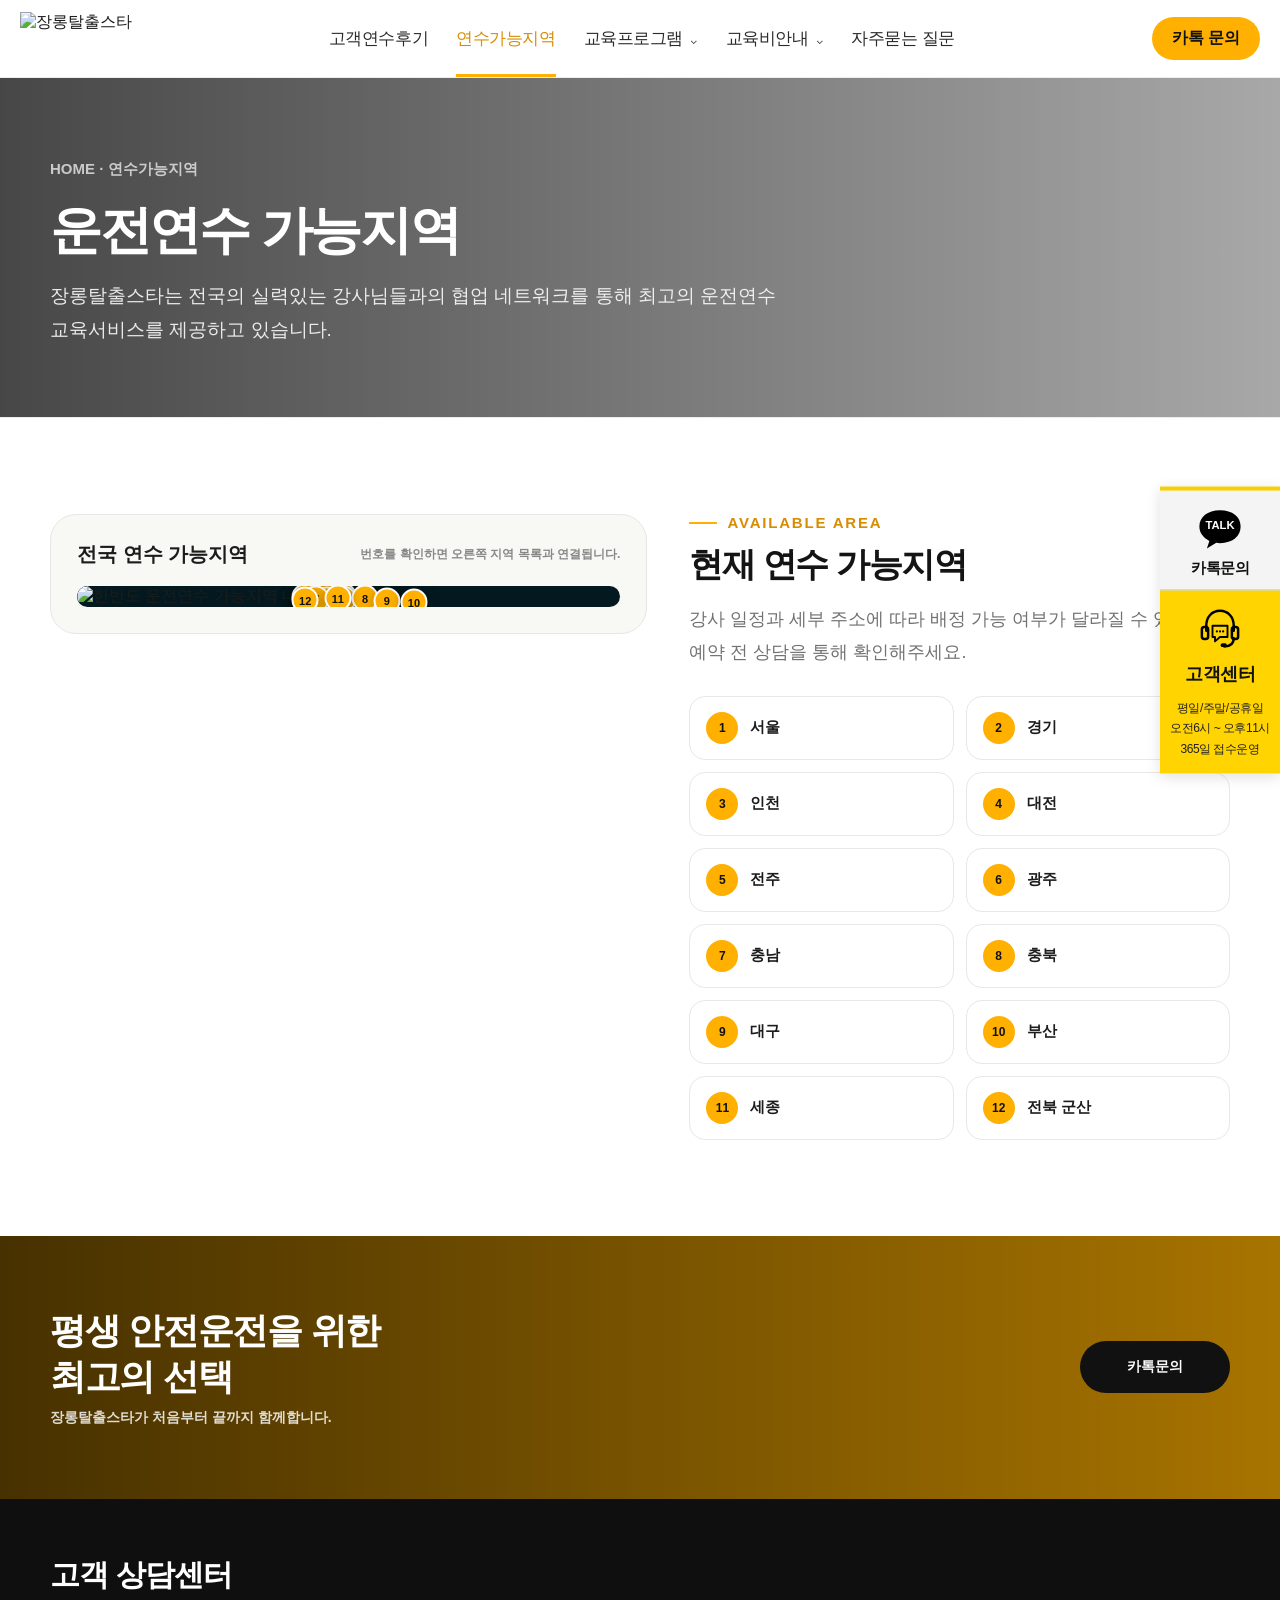
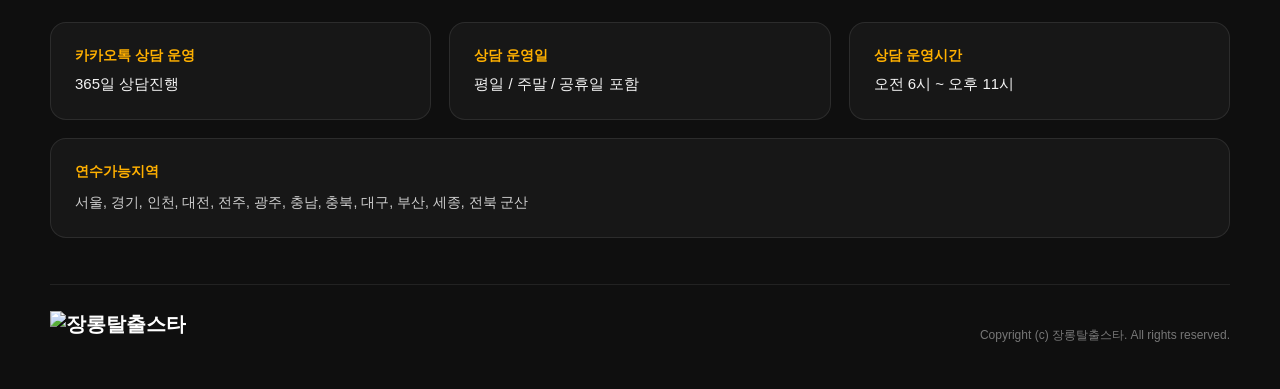
==== areas.html @ 0f7f9a26 "Apply Star Driving requested updates" ====
<!DOCTYPE html>

<html lang="ko"><head><meta charset="utf-8"/><meta content="width=device-width,initial-scale=1.0" name="viewport"/><meta content="방문운전연수, 도로주행, 운전연수, 초보운전, 도로운전" name="description"/><title>운전연수 가능지역 | 장롱탈출스타</title><link href="style.css" rel="stylesheet"/></head><body><header id="gd-header"><div class="gd-header-inner"><a class="gd-logo" href="index.html"><img alt="장롱탈출스타" class="gd-logo-img" src="images/logo.png"/></a><nav class="gd-nav"><div class="gd-nav-item"><a class="gd-nav-link" href="reviews.html">고객연수후기</a></div><div class="gd-nav-item"><a class="gd-nav-link active" href="areas.html">연수가능지역</a></div><div class="gd-nav-item"><a class="gd-nav-link" href="program.html">교육프로그램 <span>⌄</span></a><div class="gd-dropdown"><a href="program-3day.html">3일반</a><a href="program-4day.html">4일반</a><a href="program-weekend.html">주말반</a><a href="program-supplement.html">보완반</a></div></div><div class="gd-nav-item"><a class="gd-nav-link" href="price.html">교육비안내 <span>⌄</span></a><div class="gd-dropdown"><a href="price-own.html">자차</a><a href="price-school.html">학원차</a><a href="price-mix.html">자차 + 학원차</a></div></div><div class="gd-nav-item"><a class="gd-nav-link" href="faq.html">자주묻는 질문</a></div></nav><a class="gd-header-cta" href="https://open.kakao.com/o/sKCo1fQi" rel="noopener noreferrer" target="_blank">카톡 문의</a><button class="gd-mobile-btn" type="button"><span></span><span></span><span></span></button></div></header><div class="gd-mobile-panel"><a href="reviews.html">고객연수후기</a><a href="areas.html">연수가능지역</a><div class="gd-mobile-label">교육프로그램</div><div class="gd-mobile-sub"><a href="program.html">전체보기</a><a href="program-3day.html">3일반</a><a href="program-4day.html">4일반</a><a href="program-weekend.html">주말반</a><a href="program-supplement.html">보완반</a></div><div class="gd-mobile-label">교육비안내</div><div class="gd-mobile-sub"><a href="price.html">전체보기</a><a href="price-own.html">자차</a><a href="price-school.html">학원차</a><a href="price-mix.html">자차 + 학원차</a></div><a href="faq.html">자주묻는 질문</a></div><section class="gd-page-hero gd-page-hero-image gd-page-hero-area"><div class="gd-inner"><div class="gd-breadcrumb">HOME · 연수가능지역</div><h1>운전연수 가능지역</h1><p>장롱탈출스타는 전국의 실력있는 강사님들과의 협업 네트워크를 통해 최고의 운전연수 교육서비스를 제공하고 있습니다.</p></div></section><main><section class="gd-section"><div class="gd-inner"><div class="gd-area-layout"><div class="gd-map-card"><div class="gd-map-title"><strong>전국 연수 가능지역</strong><span>번호를 확인하면 오른쪽 지역 목록과 연결됩니다.</span></div><div class="gd-map-visual"><img alt="한반도 운전연수 가능지역 네트워크 지도" class="gd-korea-map-image" src="images/area-network.jpg"/><span class="gd-map-pin" data-label="서울" style="left:46%;top:49%!important;" title="서울">1</span><span class="gd-map-pin" data-label="경기" style="left:49%;top:46%!important;" title="경기">2</span><span class="gd-map-pin" data-label="인천" style="left:42%;top:50%!important;" title="인천">3</span><span class="gd-map-pin" data-label="대전" style="left:49%;top:60%!important;" title="대전">4</span><span class="gd-map-pin" data-label="전주" style="left:46%;top:66%!important;" title="전주">5</span><span class="gd-map-pin" data-label="광주" style="left:43%;top:76%!important;" title="광주">6</span><span class="gd-map-pin" data-label="충남" style="left:44%;top:60%!important;" title="충남">7</span><span class="gd-map-pin" data-label="충북" style="left:53%;top:57%!important;" title="충북">8</span><span class="gd-map-pin" data-label="대구" style="left:57%;top:69%!important;" title="대구">9</span><span class="gd-map-pin" data-label="부산" style="left:62%;top:77%!important;" title="부산">10</span><span class="gd-map-pin" data-label="세종" style="left:48%;top:57%!important;" title="세종">11</span><span class="gd-map-pin" data-label="군산" style="left:42%;top:66%!important;" title="군산">12</span></div></div><div><div class="gd-kicker">AVAILABLE AREA</div><h2 class="gd-title" style="font-size:34px!important">현재 연수 가능지역</h2><p class="gd-desc">강사 일정과 세부 주소에 따라 배정 가능 여부가 달라질 수 있으므로 예약 전 상담을 통해 확인해주세요.</p><div style="height:26px"></div><div class="gd-area-list"><div class="gd-area-item"><span class="gd-area-num">1</span><strong>서울</strong></div><div class="gd-area-item"><span class="gd-area-num">2</span><strong>경기</strong></div><div class="gd-area-item"><span class="gd-area-num">3</span><strong>인천</strong></div><div class="gd-area-item"><span class="gd-area-num">4</span><strong>대전</strong></div><div class="gd-area-item"><span class="gd-area-num">5</span><strong>전주</strong></div><div class="gd-area-item"><span class="gd-area-num">6</span><strong>광주</strong></div><div class="gd-area-item"><span class="gd-area-num">7</span><strong>충남</strong></div><div class="gd-area-item"><span class="gd-area-num">8</span><strong>충북</strong></div><div class="gd-area-item"><span class="gd-area-num">9</span><strong>대구</strong></div><div class="gd-area-item"><span class="gd-area-num">10</span><strong>부산</strong></div><div class="gd-area-item"><span class="gd-area-num">11</span><strong>세종</strong></div><div class="gd-area-item"><span class="gd-area-num">12</span><strong>전북 군산</strong></div></div></div></div></div></section></main><section id="gd-cta"><div class="gd-inner gd-cta-layout"><div><h2>평생 안전운전을 위한<br>최고의 선택</h2><p>장롱탈출스타가 처음부터 끝까지 함께합니다.</p></div><div class="gd-cta-buttons"><a class="gd-btn gd-btn-dark" href="https://open.kakao.com/o/sKCo1fQi" rel="noopener noreferrer" target="_blank">카톡문의</a></div></div></section><footer id="gd-footer"><div class="gd-inner"><div class="gd-footer-contact"><div class="gd-footer-contact-title">고객 상담센터</div><div class="gd-footer-contact-grid"><div class="gd-footer-contact-item"><strong>카카오톡 상담 운영</strong><span>365일 상담진행</span></div><div class="gd-footer-contact-item"><strong>상담 운영일</strong><span>평일 / 주말 / 공휴일 포함</span></div><div class="gd-footer-contact-item"><strong>상담 운영시간</strong><span>오전 6시 ~ 오후 11시</span></div><div class="gd-footer-contact-item gd-footer-contact-area"><strong>연수가능지역</strong><span>서울, 경기, 인천, 대전, 전주, 광주, 충남, 충북, 대구, 부산, 세종, 전북 군산</span></div></div></div><div class="gd-footer-bottom"><div class="gd-footer-brand"><img alt="장롱탈출스타" class="gd-footer-logo-img" src="images/logo2.png"/></div><div class="gd-footer-copy">Copyright (c) 장롱탈출스타. All rights reserved.</div></div></div></footer><div id="muv-side-floating">
<a class="muv-side-item muv-side-kakao" href="https://open.kakao.com/o/sKCo1fQi" rel="noopener noreferrer" target="_blank">
<div class="muv-side-icon">
<svg aria-hidden="true" viewbox="0 0 80 65">
<path d="M40 5C20 5 7 16 7 31c0 10 6 18 16 23l-4 12 15-9c2 .3 4 .5 6 .5 20 0 33-11 33-26.5S60 5 40 5z" fill="#000"></path>
<text fill="#fff" font-size="18" font-weight="800" text-anchor="middle" x="40" y="35">TALK</text>
</svg>
</div>
<div class="muv-side-title">카톡문의</div>
</a>
<div class="muv-side-item muv-side-cs">
<div class="muv-side-icon">
<svg aria-hidden="true" viewbox="0 0 80 80">
<path d="M18 42V34c0-14 9-24 22-24s22 10 22 24v8" fill="none" stroke="#000" stroke-linecap="round" stroke-width="4"></path>
<rect fill="none" height="19" rx="4" stroke="#000" stroke-width="4" width="10" x="11" y="36"></rect>
<rect fill="none" height="19" rx="4" stroke="#000" stroke-width="4" width="10" x="59" y="36"></rect>
<path d="M62 54c0 9-6 13-15 13" fill="none" stroke="#000" stroke-linecap="round" stroke-width="4"></path>
<rect fill="#000" height="6" rx="3" width="10" x="41" y="62"></rect>
<path d="M28 34h24v18H40l-8 7v-7h-4z" fill="none" stroke="#000" stroke-linejoin="round" stroke-width="3"></path>
<circle cx="35" cy="43" r="1.8"></circle>
<circle cx="40" cy="43" r="1.8"></circle>
<circle cx="45" cy="43" r="1.8"></circle>
</svg>
</div>
<div class="muv-side-title muv-side-cs-title">고객센터</div>
<div class="muv-side-hours">
      평일/주말/공휴일<br/>
      오전6시 ~ 오후11시<br/>
      365일 접수운영
    </div>
</div>
</div><script src="script.js"></script></body></html>
---- style.css ----
*{box-sizing:border-box!important}html{scroll-behavior:smooth!important}body{margin:0!important;color:#1c1c1c!important;background:#fff!important;font-family:"Pretendard","Noto Sans KR",Arial,sans-serif!important;font-weight:400!important;word-break:keep-all!important}body.menu-open{overflow:hidden!important}a{color:inherit!important;text-decoration:none!important;font-family:inherit!important;font-weight:inherit!important}button{font-family:inherit!important;font-weight:inherit!important}img{display:block!important;max-width:100%!important}.gd-inner{width:min(1180px,calc(100% - 40px))!important;margin:0 auto!important}.gd-section{padding:96px 0!important}.gd-soft{background:#f7f7f4!important}.gd-kicker{display:flex!important;align-items:center!important;gap:10px!important;color:#d98c00!important;font-size:13px!important;letter-spacing:.12em!important;font-weight:900!important}.gd-kicker:before{content:""!important;width:28px!important;height:2px!important;background:#ffb000!important}.gd-title{margin:13px 0 0!important;color:#141414!important;font-size:44px!important;line-height:1.2!important;letter-spacing:-.04em!important;font-weight:900!important}.gd-desc{max-width:760px!important;margin:18px 0 0!important;color:#727272!important;font-size:16px!important;line-height:1.85!important;font-weight:400!important}.gd-center{text-align:center!important}.gd-center .gd-kicker{justify-content:center!important}.gd-center .gd-desc{margin-left:auto!important;margin-right:auto!important}.gd-btn{display:inline-flex!important;align-items:center!important;justify-content:center!important;min-width:150px!important;height:52px!important;padding:0 24px!important;border-radius:999px!important;font-size:14px!important;font-weight:900!important}.gd-btn-yellow{background:#ffb000!important;color:#111!important}.gd-btn-dark{background:#111!important;color:#fff!important}.gd-btn-outline{border:1px solid #dedede!important;background:#fff!important;color:#222!important}
#gd-header{position:sticky!important;top:0!important;z-index:1000!important;height:78px!important;background:rgba(255,255,255,.96)!important;border-bottom:1px solid #ededed!important;backdrop-filter:blur(12px)!important}.gd-header-inner{display:flex!important;align-items:center!important;justify-content:space-between!important;width:min(1320px,calc(100% - 40px))!important;height:100%!important;margin:0 auto!important}.gd-logo{display:flex!important;align-items:center!important;gap:10px!important;flex:0 0 auto!important}.gd-logo-mark{display:flex!important;align-items:center!important;justify-content:center!important;width:42px!important;height:42px!important;border-radius:14px!important;background:#ffb000!important;color:#111!important;font-size:19px!important;font-weight:900!important}.gd-logo-text{font-size:23px!important;letter-spacing:-.04em!important;font-weight:900!important}.gd-nav{display:flex!important;align-items:center!important;gap:28px!important;height:100%!important}.gd-nav-item{position:relative!important;display:flex!important;align-items:center!important;height:100%!important}.gd-nav-link{display:flex!important;align-items:center!important;gap:6px!important;height:100%!important;color:#2b2b2b!important;font-size:15px!important;font-weight:800!important;white-space:nowrap!important}.gd-nav-link:hover,.gd-nav-link.active{color:#d98c00!important}.gd-nav-link.active:after{content:""!important;position:absolute!important;left:0!important;right:0!important;bottom:0!important;height:3px!important;background:#ffb000!important}.gd-dropdown{position:absolute!important;top:65px!important;left:50%!important;min-width:190px!important;padding:10px!important;background:#fff!important;border:1px solid #ececec!important;border-radius:16px!important;box-shadow:0 18px 45px rgba(0,0,0,.12)!important;opacity:0!important;visibility:hidden!important;transform:translate(-50%,10px)!important;transition:.2s ease!important}.gd-nav-item:hover .gd-dropdown{opacity:1!important;visibility:visible!important;transform:translate(-50%,0)!important}.gd-dropdown a{display:block!important;padding:12px 14px!important;border-radius:10px!important;color:#3a3a3a!important;font-size:14px!important;font-weight:800!important}.gd-dropdown a:hover{background:#fff4d7!important;color:#a86d00!important}.gd-header-cta{display:inline-flex!important;align-items:center!important;justify-content:center!important;height:43px!important;padding:0 20px!important;border-radius:999px!important;background:#ffb000!important;color:#111!important;font-size:14px!important;font-weight:900!important}.gd-mobile-btn{display:none!important;width:42px!important;height:42px!important;border:0!important;border-radius:12px!important;background:#f4f4f4!important;align-items:center!important;justify-content:center!important;flex-direction:column!important;gap:5px!important}.gd-mobile-btn span{width:20px!important;height:2px!important;background:#111!important}.gd-mobile-panel{display:none!important;position:fixed!important;top:66px!important;left:0!important;right:0!important;z-index:999!important;max-height:calc(100vh - 66px)!important;overflow:auto!important;padding:14px 18px 24px!important;background:#fff!important;border-top:1px solid #eee!important;box-shadow:0 18px 40px rgba(0,0,0,.12)!important}.gd-mobile-panel.open{display:block!important}.gd-mobile-panel>a{display:block!important;padding:14px 10px!important;border-bottom:1px solid #eee!important;font-size:16px!important;font-weight:900!important}.gd-mobile-label{padding:16px 10px 6px!important;color:#a76d00!important;font-size:12px!important;letter-spacing:.08em!important;font-weight:900!important}.gd-mobile-sub a{display:block!important;padding:11px 22px!important;color:#666!important;font-size:14px!important;font-weight:700!important}
#gd-home-hero{position:relative!important;overflow:hidden!important;width:100%!important;aspect-ratio:16/9!important;background:#111!important}.gd-home-slide{position:absolute!important;inset:0!important;opacity:0!important;visibility:hidden!important;transition:opacity .7s ease!important}.gd-home-slide.active{opacity:1!important;visibility:visible!important}.gd-home-slide img{width:100%!important;height:100%!important;object-fit:cover!important}.gd-hero-arrow{position:absolute!important;top:50%!important;z-index:20!important;width:54px!important;height:54px!important;border:1px solid rgba(255,255,255,.4)!important;border-radius:50%!important;background:rgba(0,0,0,.22)!important;color:#fff!important;font-size:32px!important;font-weight:300!important;transform:translateY(-50%)!important}.gd-hero-prev{left:24px!important}.gd-hero-next{right:24px!important}.gd-hero-dots{position:absolute!important;left:50%!important;bottom:24px!important;z-index:20!important;display:flex!important;gap:8px!important;transform:translateX(-50%)!important}.gd-hero-dot{width:9px!important;height:9px!important;padding:0!important;border:0!important;border-radius:50%!important;background:rgba(255,255,255,.55)!important}.gd-hero-dot.active{width:30px!important;border-radius:20px!important;background:#fff!important}.gd-home-stats{position:relative!important;z-index:10!important;margin-top:-38px!important}.gd-stats-box{display:grid!important;grid-template-columns:repeat(4,1fr)!important;padding:38px 22px!important;border-radius:24px!important;background:#fff!important;box-shadow:0 16px 50px rgba(0,0,0,.1)!important}.gd-stat{text-align:center!important}.gd-stat+.gd-stat{border-left:1px solid #ececec!important}.gd-stat strong{display:block!important;font-size:30px!important;letter-spacing:-.04em!important;font-weight:900!important}.gd-stat span{display:block!important;margin-top:7px!important;color:#777!important;font-size:14px!important;font-weight:700!important}.gd-link-grid{display:grid!important;grid-template-columns:repeat(3,1fr)!important;gap:22px!important}.gd-link-card{position:relative!important;overflow:hidden!important;min-height:300px!important;padding:32px!important;border-radius:26px!important;background:#f3f3ef!important;transition:.25s ease!important}.gd-link-card:nth-child(2){background:#171717!important;color:#fff!important}.gd-link-card:nth-child(3){background:#ffb000!important}.gd-link-card:hover{transform:translateY(-6px)!important;box-shadow:0 18px 44px rgba(0,0,0,.09)!important}.gd-link-card .num{color:#b1b1b1!important;font-size:12px!important;font-weight:900!important}.gd-link-card h3{margin:48px 0 10px!important;font-size:29px!important;line-height:1.25!important;font-weight:900!important}.gd-link-card p{margin:0!important;color:#777!important;font-size:14px!important;line-height:1.75!important;font-weight:500!important}.gd-link-card:nth-child(2) p{color:#bfbfbf!important}.gd-link-card:nth-child(3) p{color:#6f4b00!important}.gd-link-card .arr{position:absolute!important;right:28px!important;bottom:26px!important;font-size:26px!important;font-weight:900!important}
.gd-page-hero{padding:82px 0 70px!important;background:linear-gradient(135deg,#fff8e5,#f5f5ef)!important;border-bottom:1px solid #ececec!important}.gd-breadcrumb{margin-bottom:22px!important;color:#969696!important;font-size:13px!important;font-weight:700!important}.gd-page-hero h1{margin:0!important;font-size:52px!important;line-height:1.15!important;letter-spacing:-.045em!important;font-weight:900!important}.gd-page-hero p{max-width:760px!important;margin:18px 0 0!important;color:#666!important;font-size:17px!important;line-height:1.8!important;font-weight:400!important}.gd-subnav{display:flex!important;flex-wrap:wrap!important;gap:10px!important;margin-top:28px!important}.gd-subnav a{display:inline-flex!important;align-items:center!important;justify-content:center!important;height:42px!important;padding:0 18px!important;border:1px solid #dedede!important;border-radius:999px!important;background:#fff!important;color:#444!important;font-size:14px!important;font-weight:800!important}.gd-subnav a.active{border-color:#ffb000!important;background:#ffb000!important;color:#111!important}
.gd-review-grid{display:grid!important;grid-template-columns:repeat(3,1fr)!important;gap:20px!important}.gd-review-card{padding:28px!important;border:1px solid #e8e8e8!important;border-radius:22px!important;background:#fff!important}.gd-review-top{display:flex!important;align-items:center!important;justify-content:space-between!important;gap:12px!important}.gd-review-name{font-size:17px!important;font-weight:900!important}.gd-review-area{padding:6px 10px!important;border-radius:999px!important;background:#fff4d8!important;color:#a36a00!important;font-size:11px!important;font-weight:900!important}.gd-stars{margin-top:18px!important;color:#ffb000!important;letter-spacing:.08em!important;font-size:17px!important;font-weight:900!important}.gd-review-card h3{margin:16px 0 10px!important;font-size:20px!important;line-height:1.4!important;font-weight:900!important}.gd-review-card p{margin:0!important;color:#666!important;font-size:14px!important;line-height:1.85!important;font-weight:400!important}.gd-sample-note{margin-top:22px!important;padding:18px 20px!important;border-radius:14px!important;background:#fff8e6!important;color:#846000!important;font-size:13px!important;line-height:1.7!important;font-weight:700!important}
.gd-area-layout{display:grid!important;grid-template-columns:1.05fr .95fr!important;gap:42px!important;align-items:start!important}.gd-map-card{padding:26px!important;border:1px solid #e7e7e7!important;border-radius:26px!important;background:#f8f8f5!important}.gd-map-title{display:flex!important;align-items:center!important;justify-content:space-between!important;margin-bottom:18px!important}.gd-map-title strong{font-size:20px!important;font-weight:900!important}.gd-map-title span{color:#888!important;font-size:12px!important;font-weight:700!important}.gd-korea-map{display:block!important;width:100%!important;height:auto!important}.gd-area-list{display:grid!important;grid-template-columns:repeat(2,1fr)!important;gap:12px!important}.gd-area-item{display:flex!important;align-items:center!important;gap:12px!important;min-height:64px!important;padding:14px 16px!important;border:1px solid #e8e8e8!important;border-radius:16px!important;background:#fff!important}.gd-area-num{display:flex!important;align-items:center!important;justify-content:center!important;width:32px!important;height:32px!important;border-radius:50%!important;background:#ffb000!important;color:#111!important;font-size:12px!important;font-weight:900!important}.gd-area-item strong{font-size:15px!important;font-weight:900!important}
.gd-program-intro{display:grid!important;grid-template-columns:.85fr 1.15fr!important;gap:38px!important;align-items:start!important}.gd-program-badge{padding:30px!important;border-radius:26px!important;background:#161616!important;color:#fff!important}.gd-program-badge .label{color:#ffbd2d!important;font-size:12px!important;letter-spacing:.12em!important;font-weight:900!important}.gd-program-badge h2{margin:12px 0 8px!important;font-size:46px!important;line-height:1.15!important;font-weight:900!important}.gd-program-badge p{margin:0!important;color:#bbb!important;font-size:15px!important;line-height:1.8!important;font-weight:500!important}.gd-program-copy h3{margin:0 0 10px!important;font-size:28px!important;line-height:1.35!important;font-weight:900!important}.gd-program-copy .upgrade{margin:12px 0 22px!important;color:#d88b00!important;font-family:Georgia,serif!important;font-size:24px!important;font-style:italic!important;font-weight:700!important}.gd-program-copy p{margin:0 0 12px!important;color:#666!important;font-size:15px!important;line-height:1.9!important;font-weight:400!important}.gd-days{display:grid!important;grid-template-columns:repeat(2,1fr)!important;gap:18px!important}.gd-day-card{padding:26px!important;border:1px solid #e7e7e7!important;border-radius:22px!important;background:#fff!important}.gd-day-card .day{color:#b67500!important;font-size:12px!important;letter-spacing:.08em!important;font-weight:900!important}.gd-day-card h3{margin:8px 0 12px!important;font-size:22px!important;font-weight:900!important}.gd-day-card p{margin:0!important;color:#666!important;font-size:14px!important;line-height:1.85!important;font-weight:400!important}.gd-program-cards{display:grid!important;grid-template-columns:repeat(4,1fr)!important;gap:16px!important}.gd-program-link{padding:26px!important;border:1px solid #e7e7e7!important;border-radius:20px!important;background:#fff!important;transition:.2s ease!important}.gd-program-link:hover{border-color:#ffb000!important;transform:translateY(-4px)!important}.gd-program-link span{color:#a66b00!important;font-size:12px!important;font-weight:900!important}.gd-program-link h3{margin:12px 0 8px!important;font-size:23px!important;font-weight:900!important}.gd-program-link p{margin:0!important;color:#777!important;font-size:13px!important;line-height:1.7!important;font-weight:400!important}
.gd-price-overview{display:grid!important;grid-template-columns:repeat(3,1fr)!important;gap:18px!important}.gd-price-card{padding:30px!important;border-radius:24px!important;background:#171717!important;color:#fff!important}.gd-price-card:nth-child(2){background:#2a2a2a!important}.gd-price-card:nth-child(3){background:#ffb000!important;color:#111!important}.gd-price-card .tag{font-size:12px!important;letter-spacing:.08em!important;font-weight:900!important}.gd-price-card h2{margin:11px 0 5px!important;font-size:32px!important;font-weight:900!important}.gd-price-card p{margin:0 0 22px!important;color:#aaa!important;font-size:13px!important;line-height:1.7!important;font-weight:500!important}.gd-price-card:nth-child(3) p{color:#704b00!important}.gd-price-row{display:flex!important;align-items:center!important;justify-content:space-between!important;gap:20px!important;padding:15px 0!important;border-top:1px solid rgba(255,255,255,.16)!important}.gd-price-card:nth-child(3) .gd-price-row{border-color:rgba(0,0,0,.15)!important}.gd-price-row span{font-size:14px!important;font-weight:700!important}.gd-price-row strong{font-size:24px!important;font-weight:900!important}.gd-info-grid{display:grid!important;grid-template-columns:repeat(3,1fr)!important;gap:16px!important}.gd-info-card{padding:24px!important;border:1px solid #e8e8e8!important;border-radius:20px!important;background:#fff!important}.gd-info-card h3{margin:0 0 10px!important;font-size:19px!important;font-weight:900!important}.gd-info-card p{margin:0!important;color:#666!important;font-size:14px!important;line-height:1.8!important;font-weight:400!important}.gd-checks{display:grid!important;grid-template-columns:1fr 1fr!important;gap:12px 24px!important}.gd-check{position:relative!important;padding-left:24px!important;color:#555!important;font-size:14px!important;line-height:1.75!important;font-weight:500!important}.gd-check:before{content:"✓"!important;position:absolute!important;left:0!important;color:#b17300!important;font-weight:900!important}.gd-steps{display:grid!important;grid-template-columns:repeat(3,1fr)!important;gap:14px!important}.gd-step{padding:24px!important;border-radius:18px!important;background:#161616!important;color:#fff!important}.gd-step span{color:#ffbd2d!important;font-size:12px!important;letter-spacing:.08em!important;font-weight:900!important}.gd-step strong{display:block!important;margin-top:8px!important;font-size:19px!important;font-weight:900!important}.gd-benefits{display:grid!important;grid-template-columns:repeat(2,1fr)!important;gap:12px 24px!important}.gd-benefit{position:relative!important;padding:17px 18px 17px 42px!important;border:1px solid #e8e8e8!important;border-radius:16px!important;color:#555!important;font-size:14px!important;line-height:1.7!important;font-weight:500!important}.gd-benefit:before{content:"•"!important;position:absolute!important;left:20px!important;top:14px!important;color:#ffb000!important;font-size:24px!important;font-weight:900!important}
.gd-faq{max-width:980px!important;margin:0 auto!important;border-top:2px solid #111!important}.gd-faq-item{border-bottom:1px solid #ddd!important}.gd-faq-q{display:grid!important;grid-template-columns:54px minmax(0,1fr) 36px!important;align-items:center!important;width:100%!important;min-height:74px!important;padding:17px 8px!important;border:0!important;background:transparent!important;text-align:left!important}.gd-faq-num{color:#aaa!important;font-size:13px!important;font-weight:800!important}.gd-faq-title{font-size:16px!important;line-height:1.55!important;font-weight:800!important}.gd-faq-plus{display:flex!important;align-items:center!important;justify-content:center!important;color:#777!important;font-size:26px!important;font-weight:300!important;transition:.25s ease!important}.gd-faq-a{display:none!important;padding:0 44px 24px 62px!important}.gd-faq-a p{margin:0!important;padding:22px!important;border-radius:14px!important;background:#f7f7f4!important;color:#666!important;font-size:14px!important;line-height:1.8!important;font-weight:400!important}.gd-faq-item.active .gd-faq-a{display:block!important}.gd-faq-item.active .gd-faq-plus{transform:rotate(45deg)!important}
#gd-cta{padding:72px 0!important;background:#ffb000!important}.gd-cta-layout{display:flex!important;align-items:center!important;justify-content:space-between!important;gap:40px!important}.gd-cta-layout h2{margin:0!important;font-size:36px!important;line-height:1.3!important;letter-spacing:-.035em!important;font-weight:900!important}.gd-cta-layout p{margin:8px 0 0!important;color:#6d4b00!important;font-size:14px!important;font-weight:700!important}.gd-cta-buttons{display:flex!important;gap:10px!important}#gd-footer{padding:32px 0!important;background:#0f0f0f!important}.gd-footer-layout{display:flex!important;align-items:center!important;justify-content:space-between!important;gap:20px!important}.gd-footer-brand{color:#fff!important;font-size:20px!important;font-weight:900!important}.gd-footer-copy{color:#777!important;font-size:12px!important;font-weight:500!important}
@media(max-width:1080px){.gd-nav{gap:16px!important}.gd-nav-link{font-size:13px!important}.gd-program-cards{grid-template-columns:repeat(2,1fr)!important}.gd-review-grid{grid-template-columns:repeat(2,1fr)!important}.gd-area-layout{grid-template-columns:1fr!important}}
@media(max-width:820px){#gd-header{height:66px!important}.gd-nav,.gd-header-cta{display:none!important}.gd-mobile-btn{display:flex!important}.gd-page-hero{padding:62px 0 54px!important}.gd-page-hero h1{font-size:40px!important}.gd-home-stats{margin-top:16px!important}.gd-stats-box{grid-template-columns:repeat(2,1fr)!important;padding:12px!important}.gd-stat{padding:20px 8px!important}.gd-stat+.gd-stat{border-left:0!important}.gd-stat:nth-child(odd){border-right:1px solid #ececec!important}.gd-stat:nth-child(-n+2){border-bottom:1px solid #ececec!important}.gd-link-grid{grid-template-columns:1fr!important}.gd-link-card{min-height:240px!important}.gd-program-intro{grid-template-columns:1fr!important}.gd-price-overview{grid-template-columns:1fr!important}.gd-info-grid{grid-template-columns:1fr!important}.gd-cta-layout{align-items:flex-start!important;flex-direction:column!important}.gd-footer-layout{align-items:flex-start!important;flex-direction:column!important}}
@media(max-width:600px){.gd-inner{width:calc(100% - 30px)!important}.gd-section{padding:72px 0!important}.gd-title{font-size:34px!important}.gd-page-hero h1{font-size:34px!important}.gd-page-hero p{font-size:15px!important}.gd-home-hero{aspect-ratio:16/9!important}.gd-hero-arrow{width:38px!important;height:38px!important;font-size:23px!important}.gd-hero-prev{left:8px!important}.gd-hero-next{right:8px!important}.gd-hero-dots{bottom:10px!important}.gd-stats-box{border-radius:18px!important}.gd-stat strong{font-size:23px!important}.gd-stat span{font-size:12px!important}.gd-review-grid,.gd-days,.gd-program-cards,.gd-area-list,.gd-checks,.gd-steps,.gd-benefits{grid-template-columns:1fr!important}.gd-program-badge h2{font-size:38px!important}.gd-faq-q{grid-template-columns:38px minmax(0,1fr) 28px!important;padding:16px 0!important}.gd-faq-title{font-size:14px!important}.gd-faq-a{padding:0 0 20px 38px!important}.gd-cta-buttons{width:100%!important}.gd-cta-buttons a{flex:1!important;min-width:0!important}.gd-cta-layout h2{font-size:30px!important}}

/* === 2026-09-14 REVISION: map, program cards, price sections === */

.gd-korea-map-image{
  display:block!important;
  width:100%!important;
  height:auto!important;
  max-height:760px!important;
  object-fit:contain!important;
  margin:0 auto!important;
  border-radius:18px!important;
}

.gd-map-card{
  overflow:hidden!important;
}

.gd-days{
  display:flex!important;
  flex-direction:column!important;
  width:100%!important;
  gap:20px!important;
}

.gd-day-card{
  width:100%!important;
  padding:0!important;
  overflow:hidden!important;
  border:1px solid #e5e1d8!important;
  border-radius:22px!important;
  background:#fff!important;
  box-shadow:0 8px 28px rgba(0,0,0,.035)!important;
}

.gd-day-card .day{
  display:block!important;
  width:100%!important;
  padding:20px 24px!important;
  color:#171717!important;
  background:#fff!important;
  border-bottom:1px solid #ece8df!important;
  font-size:18px!important;
  line-height:1.45!important;
  letter-spacing:-.02em!important;
  font-weight:900!important;
}

.gd-day-card h3{
  display:block!important;
  width:calc(100% - 48px)!important;
  margin:20px 24px 0!important;
  padding:18px 20px!important;
  color:#1c1c1c!important;
  background:#fff6df!important;
  border:1px solid #f0dfb3!important;
  border-radius:15px!important;
  font-size:21px!important;
  line-height:1.5!important;
  font-weight:900!important;
}

.gd-day-card p{
  display:block!important;
  width:calc(100% - 48px)!important;
  margin:12px 24px 22px!important;
  padding:18px 20px!important;
  color:#5e5e5e!important;
  background:#fafafa!important;
  border:1px solid #ededed!important;
  border-radius:15px!important;
  font-size:15px!important;
  line-height:1.9!important;
  font-weight:400!important;
}

.gd-price-card,
.gd-price-card:nth-child(2),
.gd-price-card:nth-child(3){
  background:#fff!important;
  color:#171717!important;
  border:1px solid #e5e1d8!important;
  box-shadow:0 10px 30px rgba(0,0,0,.04)!important;
}

.gd-price-card .tag,
.gd-price-card:nth-child(2) .tag,
.gd-price-card:nth-child(3) .tag{
  color:#bd7900!important;
}

.gd-price-card p,
.gd-price-card:nth-child(2) p,
.gd-price-card:nth-child(3) p{
  color:#777!important;
}

.gd-price-row,
.gd-price-card:nth-child(2) .gd-price-row,
.gd-price-card:nth-child(3) .gd-price-row{
  border-top:1px solid #ece8df!important;
}

.gd-effect-section{
  background:#fbf5e8!important;
}

.gd-process-section{
  background:#fff!important;
}

.gd-process-section .gd-step{
  background:#fff!important;
  color:#171717!important;
  border:1px solid #e5e1d8!important;
  box-shadow:0 8px 24px rgba(0,0,0,.035)!important;
}

.gd-process-section .gd-step span{
  color:#b87500!important;
}

@media(max-width:600px){
  .gd-day-card .day{
    padding:17px 18px!important;
    font-size:16px!important;
  }
  .gd-day-card h3{
    width:calc(100% - 32px)!important;
    margin:16px 16px 0!important;
    padding:16px!important;
    font-size:18px!important;
  }
  .gd-day-card p{
    width:calc(100% - 32px)!important;
    margin:10px 16px 16px!important;
    padding:16px!important;
    font-size:14px!important;
  }
  .gd-korea-map-image{
    max-height:none!important;
  }
}

/* footer customer center */
#gd-footer{padding:0!important;background:#0f0f0f!important}
.gd-footer-contact{padding:56px 0 46px!important}
.gd-footer-contact-title{margin:0 0 28px!important;color:#fff!important;font-family:"Pretendard","Noto Sans KR",Arial,sans-serif!important;font-size:30px!important;line-height:1.3!important;font-weight:900!important;letter-spacing:-.03em!important}
.gd-footer-contact-grid{display:grid!important;grid-template-columns:repeat(3,minmax(0,1fr))!important;gap:18px!important}
.gd-footer-contact-item{display:flex!important;flex-direction:column!important;gap:7px!important;padding:22px 24px!important;border:1px solid rgba(255,255,255,.09)!important;border-radius:16px!important;background:rgba(255,255,255,.035)!important}
.gd-footer-contact-item strong{color:#ffb000!important;font-family:"Pretendard","Noto Sans KR",Arial,sans-serif!important;font-size:14px!important;line-height:1.45!important;font-weight:800!important}
.gd-footer-contact-item span{color:#f3f3f3!important;font-family:"Pretendard","Noto Sans KR",Arial,sans-serif!important;font-size:15px!important;line-height:1.65!important;font-weight:500!important}
.gd-footer-contact-area{grid-column:1/-1!important}
.gd-footer-contact-area span{color:#cfcfcf!important;font-size:14px!important;line-height:1.9!important;font-weight:500!important}
.gd-footer-bottom{display:flex!important;align-items:center!important;justify-content:space-between!important;gap:20px!important;padding:26px 0 30px!important;border-top:1px solid rgba(255,255,255,.08)!important}
.gd-footer-brand{color:#fff!important;font-family:"Pretendard","Noto Sans KR",Arial,sans-serif!important;font-size:20px!important;font-weight:900!important}
.gd-footer-copy{color:#777!important;font-family:"Pretendard","Noto Sans KR",Arial,sans-serif!important;font-size:12px!important;font-weight:500!important}
@media(max-width:820px){
  .gd-footer-contact{padding:42px 0 34px!important}
  .gd-footer-contact-title{font-size:26px!important}
  .gd-footer-contact-grid{grid-template-columns:1fr!important;gap:10px!important}
  .gd-footer-contact-area{grid-column:auto!important}
  .gd-footer-contact-item{padding:18px 20px!important}
  .gd-footer-bottom{align-items:flex-start!important;flex-direction:column!important;padding:22px 0 26px!important}
}


#muv-side-floating,
#muv-side-floating * {
  box-sizing: border-box !important;
  font-family: "Pretendard", "Noto Sans KR", Arial, sans-serif !important;
}

#muv-side-floating {
  position: fixed !important;
  right: 0 !important;
  top: 50% !important;
  transform: translateY(-50%) !important;
  width: 120px !important;
  z-index: 99999 !important;
  margin: 0 !important;
  padding: 0 !important;
  box-shadow: 0 3px 14px rgba(0, 0, 0, 0.12) !important;
}

#muv-side-floating .muv-side-item {
  position: relative !important;
  width: 120px !important;
  min-height: 103px !important;
  display: flex !important;
  flex-direction: column !important;
  align-items: center !important;
  justify-content: center !important;
  text-decoration: none !important;
  color: #111 !important;
  padding: 12px 8px !important;
  margin: 0 !important;
}

#muv-side-floating .muv-side-kakao {
  background: #f4f4f4 !important;
  border-top: 4px solid #f6d000 !important;
  border-bottom: 1px solid #9fc0cc !important;
}

#muv-side-floating .muv-side-cs {
  min-height: 180px !important;
  background: #ffd400 !important;
  padding-top: 14px !important;
  padding-bottom: 15px !important;
}

#muv-side-floating .muv-side-icon {
  width: 50px !important;
  height: 50px !important;
  display: flex !important;
  align-items: center !important;
  justify-content: center !important;
  margin: 0 auto 5px !important;
}

#muv-side-floating .muv-side-icon svg {
  display: block !important;
  width: 100% !important;
  height: 100% !important;
}

#muv-side-floating .muv-side-title {
  margin: 0 !important;
  padding: 0 !important;
  font-size: 15px !important;
  line-height: 1.35 !important;
  font-weight: 700 !important;
  color: #111 !important;
  text-align: center !important;
  letter-spacing: -0.5px !important;
}

#muv-side-floating .muv-side-cs-title {
  margin-top: 3px !important;
  font-size: 18px !important;
  line-height: 1.25 !important;
  font-weight: 800 !important;
}

#muv-side-floating .muv-side-hours {
  margin-top: 12px !important;
  font-size: 12px !important;
  line-height: 1.7 !important;
  font-weight: 500 !important;
  color: #222 !important;
  text-align: center !important;
  letter-spacing: -0.5px !important;
}

#muv-side-floating a {
  transition: filter 0.2s ease, transform 0.2s ease !important;
}

#muv-side-floating a:hover {
  filter: brightness(0.96) !important;
}

@media (max-width: 767px) {
  #muv-side-floating {
    width: 88px !important;
  }

  #muv-side-floating .muv-side-item {
    width: 88px !important;
    min-height: 85px !important;
    padding: 9px 5px !important;
  }

  #muv-side-floating .muv-side-cs {
    min-height: 145px !important;
  }

  #muv-side-floating .muv-side-icon {
    width: 40px !important;
    height: 40px !important;
    margin-bottom: 4px !important;
  }

  #muv-side-floating .muv-side-title {
    font-size: 13px !important;
    font-weight: 700 !important;
  }

  #muv-side-floating .muv-side-cs-title {
    font-size: 15px !important;
    font-weight: 800 !important;
  }

  #muv-side-floating .muv-side-hours {
    margin-top: 8px !important;
    font-size: 10px !important;
    line-height: 1.55 !important;
    font-weight: 500 !important;
  }
}


/* ===== uploaded brand/image update ===== */
.gd-logo{height:100%!important;display:flex!important;align-items:center!important}
.gd-logo-img{display:block!important;width:auto!important;height:54px!important;max-width:235px!important;object-fit:contain!important}
.gd-footer-brand{display:flex!important;align-items:center!important}
.gd-footer-logo-img{display:block!important;width:auto!important;height:48px!important;max-width:220px!important;object-fit:contain!important}

.gd-page-hero-image{position:relative!important;overflow:hidden!important;background-position:center!important;background-size:cover!important;background-repeat:no-repeat!important}
.gd-page-hero-image:before{content:""!important;position:absolute!important;inset:0!important;background:linear-gradient(90deg,rgba(0,0,0,.72),rgba(0,0,0,.34))!important}
.gd-page-hero-image>.gd-inner{position:relative!important;z-index:2!important}
.gd-page-hero-image .gd-breadcrumb{color:rgba(255,255,255,.7)!important}
.gd-page-hero-image h1{color:#fff!important}
.gd-page-hero-image p{color:rgba(255,255,255,.88)!important}
.gd-page-hero-image .gd-subnav a{border-color:rgba(255,255,255,.38)!important;background:rgba(255,255,255,.9)!important}
.gd-page-hero-image .gd-subnav a.active{border-color:#ffb000!important;background:#ffb000!important}
.gd-page-hero-area{background-image:url("images/area-network.jpg")!important;background-position:center 58%!important}
.gd-page-hero-program{background-image:url("images/education-program.jpg")!important;background-position:center 44%!important}
.gd-page-hero-price{background-image:url("images/driving-price.jpg")!important;background-position:center 48%!important}

.gd-link-card{padding:0 0 34px!important;overflow:hidden!important}
.gd-link-card .gd-link-thumb{width:100%!important;aspect-ratio:16/9!important;margin:0 0 28px!important;overflow:hidden!important;background:#eee!important}
.gd-link-card .gd-link-thumb img{display:block!important;width:100%!important;height:100%!important;object-fit:cover!important;transition:transform .45s ease!important}
.gd-link-card:hover .gd-link-thumb img{transform:scale(1.045)!important}
.gd-link-card>.num,.gd-link-card>h3,.gd-link-card>p,.gd-link-card>.arr{margin-left:30px!important;margin-right:30px!important}
.gd-link-card>h3{font-size:28px!important;font-weight:900!important}

.gd-course-showcase{position:relative!important;display:flex!important;align-items:center!important;min-height:650px!important;background-image:url("images/course-network.png")!important;background-position:center!important;background-size:cover!important;background-repeat:no-repeat!important}
.gd-course-overlay{position:absolute!important;inset:0!important;background:linear-gradient(90deg,rgba(0,0,0,.78),rgba(0,0,0,.28))!important}
.gd-course-showcase-inner{position:relative!important;z-index:2!important;color:#fff!important}
.gd-course-showcase .gd-kicker{color:#ffbd29!important}
.gd-course-showcase h2{max-width:680px!important;margin:8px 0 0!important;color:#fff!important;font-family:"Pretendard","Noto Sans KR",Arial,sans-serif!important;font-size:52px!important;line-height:1.16!important;letter-spacing:-.045em!important;font-weight:900!important}
.gd-course-showcase p{max-width:650px!important;margin:22px 0 28px!important;color:rgba(255,255,255,.88)!important;font-family:"Pretendard","Noto Sans KR",Arial,sans-serif!important;font-size:17px!important;line-height:1.85!important;font-weight:500!important}

#gd-cta{position:relative!important;overflow:hidden!important;background-image:linear-gradient(90deg,rgba(0,0,0,.72),rgba(0,0,0,.34)),url("images/cta-safe-driving.jpg")!important;background-position:center 48%!important;background-size:cover!important;background-repeat:no-repeat!important}
#gd-cta .gd-cta-layout{position:relative!important;z-index:2!important}
#gd-cta .gd-cta-layout h2{color:#fff!important}
#gd-cta .gd-cta-layout p{color:rgba(255,255,255,.82)!important}
#gd-cta .gd-btn-outline{border-color:rgba(255,255,255,.75)!important;color:#fff!important;background:rgba(255,255,255,.08)!important}

.gd-map-visual{position:relative!important;overflow:hidden!important;border-radius:18px!important;background:#03191f!important}
.gd-map-visual .gd-korea-map-image{display:block!important;width:100%!important;height:auto!important}
.gd-map-pin{position:absolute!important;z-index:3!important;display:flex!important;align-items:center!important;justify-content:center!important;width:27px!important;height:27px!important;border:2px solid #fff!important;border-radius:50%!important;background:#ffb000!important;color:#111!important;font-family:"Pretendard","Noto Sans KR",Arial,sans-serif!important;font-size:11px!important;font-weight:900!important;box-shadow:0 4px 14px rgba(0,0,0,.35)!important;transform:translate(-50%,-50%)!important;cursor:default!important}
.gd-map-pin:after{content:attr(data-label)!important;position:absolute!important;left:50%!important;top:31px!important;display:none!important;padding:5px 8px!important;border-radius:7px!important;background:rgba(0,0,0,.82)!important;color:#fff!important;font-family:"Pretendard","Noto Sans KR",Arial,sans-serif!important;font-size:11px!important;line-height:1!important;font-weight:700!important;white-space:nowrap!important;transform:translateX(-50%)!important}
.gd-map-pin:hover:after{display:block!important}

@media(max-width:820px){
  .gd-logo-img{height:44px!important;max-width:190px!important}
  .gd-footer-logo-img{height:42px!important}
  .gd-course-showcase{min-height:500px!important}
  .gd-course-showcase h2{font-size:40px!important}
}
@media(max-width:600px){
  .gd-logo-img{height:40px!important;max-width:170px!important}
  .gd-link-card>.num,.gd-link-card>h3,.gd-link-card>p,.gd-link-card>.arr{margin-left:22px!important;margin-right:22px!important}
  .gd-link-card>h3{font-size:25px!important}
  .gd-course-showcase{min-height:440px!important;background-position:center!important}
  .gd-course-showcase h2{font-size:34px!important}
  .gd-course-showcase p{font-size:15px!important}
  .gd-map-pin{width:23px!important;height:23px!important;font-size:9px!important}
}


/* ===== MAIN PAGE EXACT COMPOSITION UPDATE ===== */
.gd-main-services{padding-top:100px!important;padding-bottom:100px!important;background:#fff!important}
.gd-main-service-grid{display:grid!important;grid-template-columns:repeat(3,minmax(0,1fr))!important;gap:24px!important}
.gd-main-service-card{overflow:hidden!important;border:1px solid #ece7dd!important;border-radius:24px!important;background:#fff!important;box-shadow:0 10px 34px rgba(0,0,0,.055)!important;transition:transform .25s ease,box-shadow .25s ease!important}
.gd-main-service-card:hover{transform:translateY(-6px)!important;box-shadow:0 18px 44px rgba(0,0,0,.09)!important}
.gd-main-service-image{width:100%!important;aspect-ratio:4/3!important;overflow:hidden!important;background:#eee!important}
.gd-main-service-image img{width:100%!important;height:100%!important;object-fit:cover!important}
.gd-main-service-copy{padding:26px 26px 30px!important}
.gd-main-service-copy p{margin:0 0 8px!important;color:#a66b00!important;font-family:"Pretendard","Noto Sans KR",Arial,sans-serif!important;font-size:14px!important;line-height:1.5!important;font-weight:800!important}
.gd-main-service-copy h2{margin:0!important;color:#161616!important;font-family:"Pretendard","Noto Sans KR",Arial,sans-serif!important;font-size:27px!important;line-height:1.3!important;font-weight:900!important;letter-spacing:-.035em!important}
.gd-main-course{background:#fff!important;padding-top:95px!important}
.gd-main-course-image{overflow:hidden!important;width:100%!important;margin-top:42px!important;border-radius:26px!important;background:#091b20!important;box-shadow:0 18px 48px rgba(0,0,0,.1)!important}
.gd-main-course-image img{display:block!important;width:100%!important;height:auto!important;max-height:none!important;object-fit:contain!important}
.gd-main-reviews{overflow:hidden!important}
.gd-review-media-wrap{position:relative!important;margin-top:46px!important}
.gd-review-media-track{display:flex!important;gap:20px!important;overflow-x:auto!important;padding:4px 4px 24px!important;scroll-snap-type:x mandatory!important;scroll-behavior:smooth!important;scrollbar-width:none!important;overscroll-behavior-x:contain!important}
.gd-review-media-track::-webkit-scrollbar{display:none!important}
.gd-review-media-card{flex:0 0 calc((100% - 60px)/4)!important;overflow:hidden!important;aspect-ratio:9/16!important;border-radius:22px!important;background:#ececec!important;box-shadow:0 12px 30px rgba(0,0,0,.08)!important;scroll-snap-align:start!important}
.gd-review-media-card img{width:100%!important;height:100%!important;object-fit:cover!important}
.gd-review-media-controls{display:flex!important;justify-content:center!important;gap:10px!important;margin-top:18px!important}
.gd-review-media-controls button{display:flex!important;align-items:center!important;justify-content:center!important;width:50px!important;height:50px!important;border:1px solid #ddd!important;border-radius:50%!important;background:#fff!important;color:#111!important;font-family:Arial,sans-serif!important;font-size:28px!important;font-weight:400!important;cursor:pointer!important}
.gd-main-faq .gd-main-faq-list{margin-top:46px!important}
#gd-cta .gd-cta-brand{margin-bottom:8px!important;color:#ffb000!important;font-family:"Pretendard","Noto Sans KR",Arial,sans-serif!important;font-size:15px!important;letter-spacing:.06em!important;font-weight:900!important}
@media(max-width:1024px){
  .gd-main-service-grid{grid-template-columns:repeat(2,minmax(0,1fr))!important}
  .gd-main-service-card:last-child{grid-column:1/-1!important}
  .gd-review-media-card{flex-basis:calc((100% - 40px)/3)!important}
}
@media(max-width:767px){
  .gd-main-services{padding-top:72px!important;padding-bottom:72px!important}
  .gd-main-service-grid{grid-template-columns:1fr!important;gap:16px!important}
  .gd-main-service-card:last-child{grid-column:auto!important}
  .gd-main-service-copy{padding:20px 20px 23px!important}
  .gd-main-service-copy h2{font-size:23px!important}
  .gd-main-course{padding-top:72px!important}
  .gd-main-course-image{margin-top:28px!important;border-radius:18px!important}
  .gd-review-media-card{flex-basis:72%!important}
  .gd-review-media-track{gap:14px!important}
  .gd-main-faq .gd-main-faq-list{margin-top:32px!important}
}

/* === 2026-09-14 MAIN HERO: photo backgrounds + coded text/icons === */
#gd-home-hero{
  position:relative!important;
  overflow:hidden!important;
  width:100%!important;
  height:clamp(600px,47vw,820px)!important;
  aspect-ratio:auto!important;
  background:#eef1f2!important;
}
#gd-home-hero .gd-home-slide{
  position:absolute!important;
  inset:0!important;
  width:100%!important;
  height:100%!important;
  opacity:0!important;
  visibility:hidden!important;
  transition:opacity .72s ease,visibility .72s ease!important;
}
#gd-home-hero .gd-home-slide.active{opacity:1!important;visibility:visible!important;z-index:2!important}
#gd-home-hero .gd-home-slide-bg{
  position:absolute!important;
  inset:0!important;
  width:100%!important;
  height:100%!important;
  background-repeat:no-repeat!important;
  background-size:cover!important;
  background-position:center center!important;
}
#gd-home-hero .gd-home-slide-01 .gd-home-slide-bg{background-image:url("images/main-slide-01.png")!important;background-position:center center!important}
#gd-home-hero .gd-home-slide-02 .gd-home-slide-bg{background-image:url("images/main-slide-02.png")!important;background-position:center center!important}
#gd-home-hero .gd-home-slide-03 .gd-home-slide-bg{background-image:url("images/main-slide-03.png")!important;background-position:center center!important}
#gd-home-hero .gd-home-slide-inner{
  position:relative!important;
  z-index:5!important;
  display:flex!important;
  align-items:center!important;
  width:min(1280px,calc(100% - 80px))!important;
  height:100%!important;
  margin:0 auto!important;
}
#gd-home-hero .gd-home-slide-panel{
  width:min(650px,52vw)!important;
  padding:44px 46px!important;
  background:rgba(255,255,255,.80)!important;
  border:1px solid rgba(255,255,255,.85)!important;
  border-radius:6px!important;
  box-shadow:0 14px 45px rgba(0,0,0,.08)!important;
  backdrop-filter:blur(4px)!important;
}
#gd-home-hero .gd-home-slide-kicker{
  margin:0 0 12px!important;
  color:#ed9300!important;
  font-size:13px!important;
  line-height:1.4!important;
  letter-spacing:.16em!important;
  font-weight:900!important;
}
#gd-home-hero .gd-home-slide-panel h1{
  margin:0!important;
  color:#141414!important;
  font-size:clamp(34px,3vw,52px)!important;
  line-height:1.27!important;
  letter-spacing:-.045em!important;
  font-weight:400!important;
}
#gd-home-hero .gd-home-slide-panel h1 strong{font-weight:900!important}
#gd-home-hero .gd-home-slide-panel h1 span{font-weight:500!important}
#gd-home-hero .gd-home-slide-benefits{
  display:grid!important;
  gap:12px!important;
  margin-top:32px!important;
}
#gd-home-hero .gd-home-slide-benefits-3{grid-template-columns:repeat(3,1fr)!important}
#gd-home-hero .gd-home-slide-benefits-4{grid-template-columns:repeat(4,1fr)!important}
#gd-home-hero .gd-home-slide-benefit{
  display:flex!important;
  flex-direction:column!important;
  align-items:center!important;
  min-width:0!important;
  text-align:center!important;
}
#gd-home-hero .gd-home-slide-icon{
  display:flex!important;
  align-items:center!important;
  justify-content:center!important;
  width:66px!important;
  height:66px!important;
  margin:0 auto 9px!important;
  border-radius:50%!important;
  background:#fff!important;
  color:#151515!important;
  box-shadow:0 5px 20px rgba(0,0,0,.08)!important;
}
#gd-home-hero .gd-home-slide-icon svg{width:40px!important;height:40px!important;display:block!important}
#gd-home-hero .gd-home-slide-benefit strong{
  display:block!important;
  margin-bottom:3px!important;
  color:#111!important;
  font-size:13px!important;
  line-height:1.35!important;
  font-weight:900!important;
}
#gd-home-hero .gd-home-slide-benefit span{
  display:block!important;
  color:#505050!important;
  font-size:12px!important;
  line-height:1.45!important;
  font-weight:600!important;
}
#gd-home-hero .gd-home-slide-panel-life{width:min(590px,48vw)!important}
#gd-home-hero .gd-home-slide-life-top{
  margin:0 0 12px!important;
  color:#222!important;
  font-size:19px!important;
  line-height:1.6!important;
  font-weight:700!important;
}
#gd-home-hero .gd-home-slide-life-title{
  font-size:clamp(42px,4vw,66px)!important;
  line-height:1.06!important;
  font-style:italic!important;
  font-weight:900!important;
  letter-spacing:-.055em!important;
}
#gd-home-hero .gd-home-slide-brand{
  margin:14px 0 0!important;
  color:#111!important;
  font-size:24px!important;
  line-height:1.4!important;
  font-weight:900!important;
}
#gd-home-hero .gd-home-slide-line{width:44px!important;height:3px!important;margin:23px 0!important;background:#f39800!important}
#gd-home-hero .gd-home-slide-desc{
  margin:0!important;
  color:#555!important;
  font-size:15px!important;
  line-height:1.85!important;
  font-weight:500!important;
}
#gd-home-hero .gd-home-slide-button{
  display:inline-flex!important;
  align-items:center!important;
  justify-content:center!important;
  min-width:168px!important;
  height:50px!important;
  margin-top:25px!important;
  padding:0 24px!important;
  border-radius:999px!important;
  background:#f39800!important;
  color:#fff!important;
  font-size:14px!important;
  font-weight:900!important;
}
#gd-home-hero .gd-hero-arrow{
  position:absolute!important;
  top:50%!important;
  z-index:30!important;
  display:flex!important;
  align-items:center!important;
  justify-content:center!important;
  width:50px!important;
  height:50px!important;
  border:1px solid rgba(0,0,0,.12)!important;
  border-radius:50%!important;
  background:rgba(255,255,255,.82)!important;
  color:#111!important;
  font-size:30px!important;
  line-height:1!important;
  font-weight:300!important;
  cursor:pointer!important;
  transform:translateY(-50%)!important;
}
#gd-home-hero .gd-hero-prev{left:22px!important}
#gd-home-hero .gd-hero-next{right:22px!important}
#gd-home-hero .gd-hero-dots{bottom:24px!important}
#gd-home-hero .gd-hero-dot{background:rgba(0,0,0,.28)!important}
#gd-home-hero .gd-hero-dot.active{background:#f39800!important}

@media(max-width:1024px){
  #gd-home-hero{height:610px!important}
  #gd-home-hero .gd-home-slide-inner{width:calc(100% - 60px)!important}
  #gd-home-hero .gd-home-slide-panel{width:590px!important;max-width:68%!important;padding:34px!important}
  #gd-home-hero .gd-home-slide-icon{width:56px!important;height:56px!important}
  #gd-home-hero .gd-home-slide-icon svg{width:34px!important;height:34px!important}
}
@media(max-width:600px){
  #gd-home-hero{height:680px!important;aspect-ratio:auto!important}
  #gd-home-hero .gd-home-slide-bg{background-size:auto 100%!important}
  #gd-home-hero .gd-home-slide-01 .gd-home-slide-bg{background-position:68% center!important}
  #gd-home-hero .gd-home-slide-02 .gd-home-slide-bg{background-position:67% center!important}
  #gd-home-hero .gd-home-slide-03 .gd-home-slide-bg{background-position:64% center!important}
  #gd-home-hero .gd-home-slide-inner{align-items:flex-end!important;width:calc(100% - 28px)!important;padding-bottom:66px!important}
  #gd-home-hero .gd-home-slide-panel,#gd-home-hero .gd-home-slide-panel-life{width:100%!important;max-width:100%!important;padding:23px 19px!important;background:rgba(255,255,255,.90)!important}
  #gd-home-hero .gd-home-slide-kicker{margin-bottom:8px!important;font-size:10px!important}
  #gd-home-hero .gd-home-slide-panel h1{font-size:27px!important;line-height:1.27!important}
  #gd-home-hero .gd-home-slide-benefits{gap:8px!important;margin-top:20px!important}
  #gd-home-hero .gd-home-slide-benefits-4{grid-template-columns:repeat(2,1fr)!important}
  #gd-home-hero .gd-home-slide-icon{width:47px!important;height:47px!important;margin-bottom:6px!important}
  #gd-home-hero .gd-home-slide-icon svg{width:28px!important;height:28px!important}
  #gd-home-hero .gd-home-slide-benefit strong{font-size:10px!important}
  #gd-home-hero .gd-home-slide-benefit span{font-size:9.5px!important}
  #gd-home-hero .gd-home-slide-life-top{margin-bottom:7px!important;font-size:14px!important}
  #gd-home-hero .gd-home-slide-life-title{font-size:35px!important}
  #gd-home-hero .gd-home-slide-brand{margin-top:8px!important;font-size:19px!important}
  #gd-home-hero .gd-home-slide-line{margin:16px 0!important}
  #gd-home-hero .gd-home-slide-desc{font-size:12px!important;line-height:1.7!important}
  #gd-home-hero .gd-home-slide-button{height:44px!important;margin-top:16px!important;font-size:12px!important}
  #gd-home-hero .gd-hero-arrow{top:40%!important;width:35px!important;height:35px!important;font-size:22px!important}
  #gd-home-hero .gd-hero-prev{left:7px!important}
  #gd-home-hero .gd-hero-next{right:7px!important}
  #gd-home-hero .gd-hero-dots{bottom:20px!important}
}

/* ===== 2026-09-15 hero alignment / floating position update ===== */
#gd-home-hero .gd-home-slide-inner{
  justify-content:center!important;
}

#gd-home-hero .gd-home-slide-panel,
#gd-home-hero .gd-home-slide-panel-life{
  width:100%!important;
  max-width:100%!important;
  text-align:center!important;
}

#gd-home-hero .gd-home-slide-kicker,
#gd-home-hero .gd-home-slide-panel h1,
#gd-home-hero .gd-home-slide-life-top,
#gd-home-hero .gd-home-slide-life-title,
#gd-home-hero .gd-home-slide-brand,
#gd-home-hero .gd-home-slide-desc{
  text-align:center!important;
}

#gd-home-hero .gd-home-slide-line{
  margin:23px auto!important;
}

#gd-home-hero .gd-home-slide-button{
  margin-left:auto!important;
  margin-right:auto!important;
}

#gd-home-hero .gd-home-slide-benefits{
  width:100%!important;
  margin-left:auto!important;
  margin-right:auto!important;
}

#gd-home-hero .gd-hero-dots{
  bottom:82px!important;
}

#muv-side-floating{
  top:70%!important;
}

@media(max-width:1024px){
  #gd-home-hero .gd-home-slide-panel,
  #gd-home-hero .gd-home-slide-panel-life{
    width:100%!important;
    max-width:100%!important;
  }
}

@media(max-width:767px){
  #muv-side-floating{
    top:72%!important;
  }
}

@media(max-width:600px){
  #gd-home-hero .gd-home-slide-inner{
    justify-content:center!important;
  }

  #gd-home-hero .gd-home-slide-line{
    margin:16px auto!important;
  }

  #gd-home-hero .gd-hero-dots{
    bottom:28px!important;
  }
}

.gd-proof-grid{display:grid!important;grid-template-columns:repeat(3,1fr)!important;gap:20px!important;margin-top:42px!important}.gd-proof-card{overflow:hidden!important;border-radius:22px!important;background:#ececec!important;aspect-ratio:9/16!important;box-shadow:0 12px 30px rgba(0,0,0,.08)!important}.gd-proof-card img{display:block!important;width:100%!important;height:100%!important;object-fit:cover!important}@media(max-width:1080px){.gd-proof-grid{grid-template-columns:repeat(2,1fr)!important}}@media(max-width:600px){.gd-proof-grid{grid-template-columns:1fr!important;gap:14px!important}}

/* 2026-09-15 review infinite carousel final */
#gdMainReviewTrack{
  scroll-snap-type:x mandatory !important;
  scroll-behavior:auto !important;
  overscroll-behavior-x:contain !important;
}
#gdMainReviewTrack .gd-review-media-card{
  scroll-snap-align:start !important;
  scroll-snap-stop:always !important;
}
@media(max-width:767px){
  #gdMainReviewTrack{
    gap:14px !important;
  }
  #gdMainReviewTrack .gd-review-media-card{
    flex:0 0 calc((100% - 14px) / 2) !important;
  }
}

#gd-header .gd-nav-link,
#gd-header .gd-dropdown a,
.gd-mobile-panel > a,
.gd-mobile-panel .gd-mobile-label,
.gd-mobile-panel .gd-mobile-sub a {
  font-family: "Pretendard", "Noto Sans KR", Arial, sans-serif !important;
  font-weight: 500 !important;
  letter-spacing: -0.025em !important;
}

.gd-faq .gd-faq-title,
.gd-faq .gd-faq-q,
.gd-faq .gd-faq-num {
  font-family: "Pretendard", "Noto Sans KR", Arial, sans-serif !important;
  font-weight: 500 !important;
  letter-spacing: -0.025em !important;
}

.gd-faq .gd-faq-a p {
  font-family: "Pretendard", "Noto Sans KR", Arial, sans-serif !important;
  font-weight: 400 !important;
}


#gd-header .gd-nav-link{font-size:17px!important}
#gd-header .gd-dropdown a{font-size:16px!important}
#gd-header .gd-header-cta{font-size:16px!important}
.gd-mobile-panel>a{font-size:18px!important}
.gd-mobile-panel .gd-mobile-label{font-size:15px!important}
.gd-mobile-panel .gd-mobile-sub a{font-size:16px!important}
.gd-page-hero .gd-breadcrumb{font-size:15px!important}
.gd-page-hero p{font-size:19px!important}
.gd-page-hero .gd-subnav a{font-size:16px!important}
.gd-stat span{font-size:16px!important}
#gd-home-hero .gd-home-slide-kicker{font-size:16px!important}
#gd-home-hero .gd-home-slide-benefit strong{font-size:15px!important}
#gd-home-hero .gd-home-slide-benefit span{font-size:14px!important}
#gd-home-hero .gd-home-slide-desc{font-size:17px!important}
#gd-home-hero .gd-home-slide-button{font-size:16px!important}
.gd-main-service-copy p{font-size:17px!important}
.gd-kicker{font-size:15px!important}
.gd-desc{font-size:18px!important}
.gd-program-link span,.gd-program-badge .label,.gd-day-card .day{font-size:16px!important}
.gd-program-link p,.gd-day-card p,.gd-program-copy p{font-size:16px!important}
.gd-info-card p,.gd-review-card p,.gd-price-card p,.gd-check,.gd-benefit{font-size:16px!important}
.gd-faq .gd-faq-title{font-size:17px!important}
.gd-faq .gd-faq-num{font-size:15px!important}
.gd-faq .gd-faq-a p{font-size:16px!important}
@media (min-width:821px) and (max-width:1080px){
  #gd-header .gd-nav-link{font-size:15px!important}
  #gd-header .gd-nav{gap:14px!important}
}
@media(max-width:820px){
  .gd-page-hero .gd-breadcrumb{font-size:14px!important}
  .gd-page-hero p{font-size:17px!important}
  .gd-stat span{font-size:15px!important}
}
@media(max-width:600px){
  #gd-home-hero .gd-home-slide-kicker{font-size:13px!important}
  #gd-home-hero .gd-home-slide-benefit strong{font-size:12px!important}
  #gd-home-hero .gd-home-slide-benefit span{font-size:11.5px!important}
  #gd-home-hero .gd-home-slide-desc{font-size:14px!important}
  #gd-home-hero .gd-home-slide-button{font-size:14px!important}
  .gd-main-service-copy p{font-size:16px!important}
  .gd-stat span{font-size:14px!important}
  .gd-page-hero p{font-size:16px!important}
  .gd-page-hero .gd-subnav a{font-size:15px!important}
  .gd-kicker{font-size:13px!important}
  .gd-desc{font-size:16px!important}
  .gd-faq .gd-faq-title{font-size:16px!important}
  .gd-faq .gd-faq-num{font-size:14px!important}
  .gd-faq .gd-faq-a p{font-size:15px!important}
}
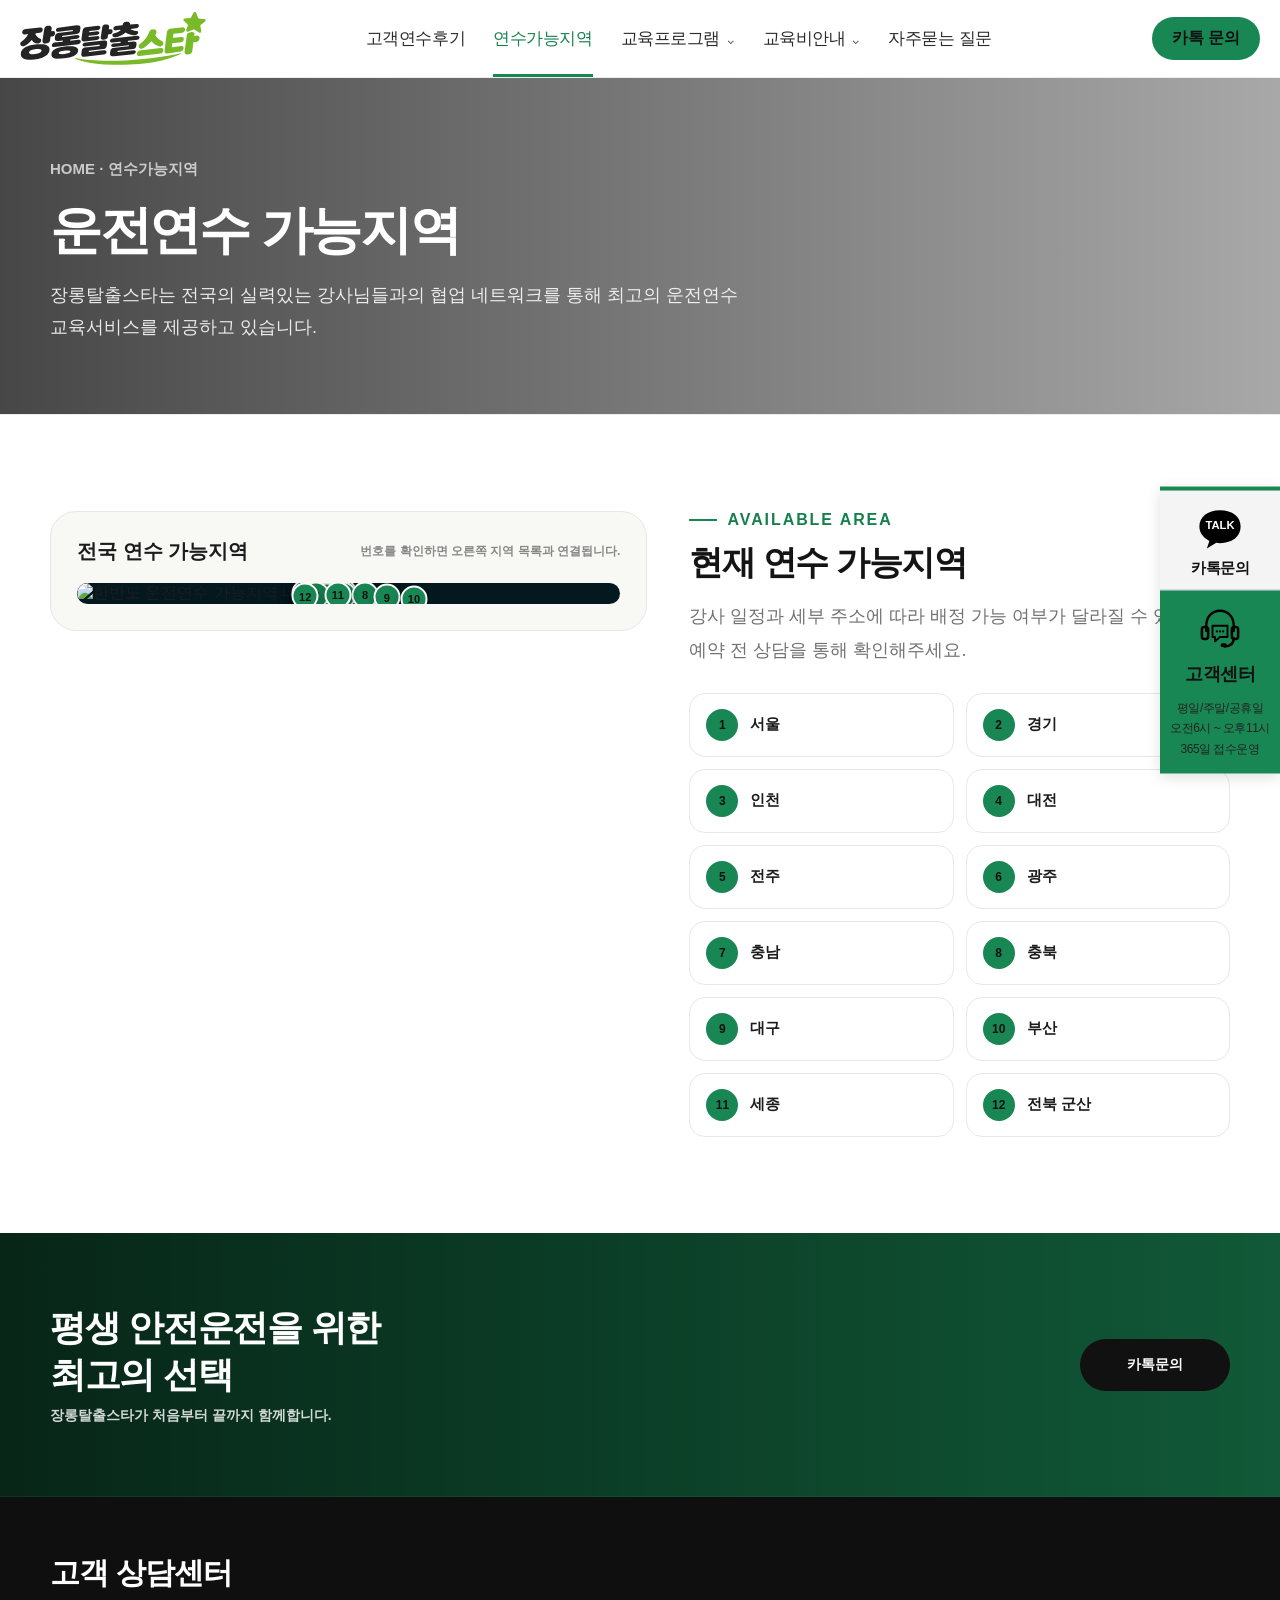
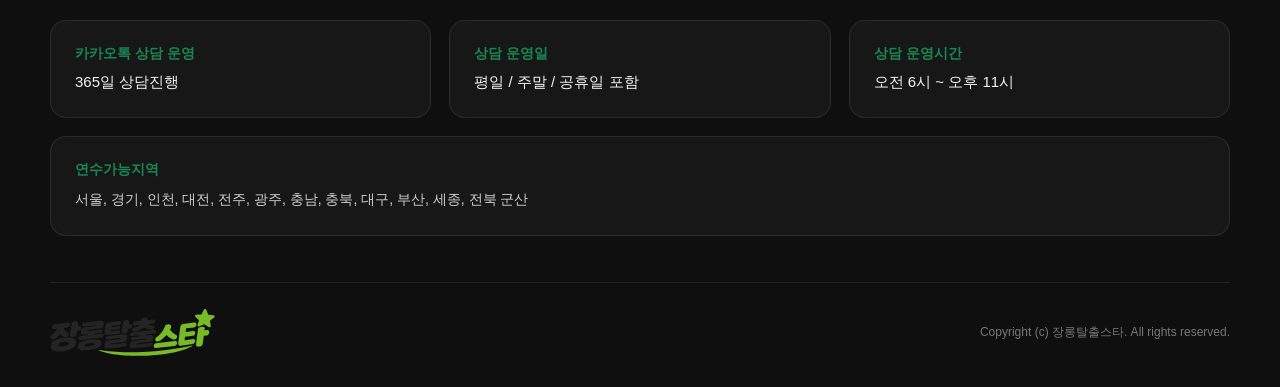
==== commit 744b3470: "Use new Star Driving logo in header and footer" ====
--- a/areas.html
+++ b/areas.html
@@ -1,6 +1,6 @@
 <!DOCTYPE html>
 
-<html lang="ko"><head><meta charset="utf-8"/><meta content="width=device-width,initial-scale=1.0" name="viewport"/><meta content="방문운전연수, 도로주행, 운전연수, 초보운전, 도로운전" name="description"/><title>운전연수 가능지역 | 장롱탈출스타</title><link href="style.css" rel="stylesheet"/></head><body><header id="gd-header"><div class="gd-header-inner"><a class="gd-logo" href="index.html"><img alt="장롱탈출스타" class="gd-logo-img" src="images/logo.png"/></a><nav class="gd-nav"><div class="gd-nav-item"><a class="gd-nav-link" href="reviews.html">고객연수후기</a></div><div class="gd-nav-item"><a class="gd-nav-link active" href="areas.html">연수가능지역</a></div><div class="gd-nav-item"><a class="gd-nav-link" href="program.html">교육프로그램 <span>⌄</span></a><div class="gd-dropdown"><a href="program-3day.html">3일반</a><a href="program-4day.html">4일반</a><a href="program-weekend.html">주말반</a><a href="program-supplement.html">보완반</a></div></div><div class="gd-nav-item"><a class="gd-nav-link" href="price.html">교육비안내 <span>⌄</span></a><div class="gd-dropdown"><a href="price-own.html">자차</a><a href="price-school.html">학원차</a><a href="price-mix.html">자차 + 학원차</a></div></div><div class="gd-nav-item"><a class="gd-nav-link" href="faq.html">자주묻는 질문</a></div></nav><a class="gd-header-cta" href="https://open.kakao.com/o/sKCo1fQi" rel="noopener noreferrer" target="_blank">카톡 문의</a><button class="gd-mobile-btn" type="button"><span></span><span></span><span></span></button></div></header><div class="gd-mobile-panel"><a href="reviews.html">고객연수후기</a><a href="areas.html">연수가능지역</a><div class="gd-mobile-label">교육프로그램</div><div class="gd-mobile-sub"><a href="program.html">전체보기</a><a href="program-3day.html">3일반</a><a href="program-4day.html">4일반</a><a href="program-weekend.html">주말반</a><a href="program-supplement.html">보완반</a></div><div class="gd-mobile-label">교육비안내</div><div class="gd-mobile-sub"><a href="price.html">전체보기</a><a href="price-own.html">자차</a><a href="price-school.html">학원차</a><a href="price-mix.html">자차 + 학원차</a></div><a href="faq.html">자주묻는 질문</a></div><section class="gd-page-hero gd-page-hero-image gd-page-hero-area"><div class="gd-inner"><div class="gd-breadcrumb">HOME · 연수가능지역</div><h1>운전연수 가능지역</h1><p>장롱탈출스타는 전국의 실력있는 강사님들과의 협업 네트워크를 통해 최고의 운전연수 교육서비스를 제공하고 있습니다.</p></div></section><main><section class="gd-section"><div class="gd-inner"><div class="gd-area-layout"><div class="gd-map-card"><div class="gd-map-title"><strong>전국 연수 가능지역</strong><span>번호를 확인하면 오른쪽 지역 목록과 연결됩니다.</span></div><div class="gd-map-visual"><img alt="한반도 운전연수 가능지역 네트워크 지도" class="gd-korea-map-image" src="images/area-network.jpg"/><span class="gd-map-pin" data-label="서울" style="left:46%;top:49%!important;" title="서울">1</span><span class="gd-map-pin" data-label="경기" style="left:49%;top:46%!important;" title="경기">2</span><span class="gd-map-pin" data-label="인천" style="left:42%;top:50%!important;" title="인천">3</span><span class="gd-map-pin" data-label="대전" style="left:49%;top:60%!important;" title="대전">4</span><span class="gd-map-pin" data-label="전주" style="left:46%;top:66%!important;" title="전주">5</span><span class="gd-map-pin" data-label="광주" style="left:43%;top:76%!important;" title="광주">6</span><span class="gd-map-pin" data-label="충남" style="left:44%;top:60%!important;" title="충남">7</span><span class="gd-map-pin" data-label="충북" style="left:53%;top:57%!important;" title="충북">8</span><span class="gd-map-pin" data-label="대구" style="left:57%;top:69%!important;" title="대구">9</span><span class="gd-map-pin" data-label="부산" style="left:62%;top:77%!important;" title="부산">10</span><span class="gd-map-pin" data-label="세종" style="left:48%;top:57%!important;" title="세종">11</span><span class="gd-map-pin" data-label="군산" style="left:42%;top:66%!important;" title="군산">12</span></div></div><div><div class="gd-kicker">AVAILABLE AREA</div><h2 class="gd-title" style="font-size:34px!important">현재 연수 가능지역</h2><p class="gd-desc">강사 일정과 세부 주소에 따라 배정 가능 여부가 달라질 수 있으므로 예약 전 상담을 통해 확인해주세요.</p><div style="height:26px"></div><div class="gd-area-list"><div class="gd-area-item"><span class="gd-area-num">1</span><strong>서울</strong></div><div class="gd-area-item"><span class="gd-area-num">2</span><strong>경기</strong></div><div class="gd-area-item"><span class="gd-area-num">3</span><strong>인천</strong></div><div class="gd-area-item"><span class="gd-area-num">4</span><strong>대전</strong></div><div class="gd-area-item"><span class="gd-area-num">5</span><strong>전주</strong></div><div class="gd-area-item"><span class="gd-area-num">6</span><strong>광주</strong></div><div class="gd-area-item"><span class="gd-area-num">7</span><strong>충남</strong></div><div class="gd-area-item"><span class="gd-area-num">8</span><strong>충북</strong></div><div class="gd-area-item"><span class="gd-area-num">9</span><strong>대구</strong></div><div class="gd-area-item"><span class="gd-area-num">10</span><strong>부산</strong></div><div class="gd-area-item"><span class="gd-area-num">11</span><strong>세종</strong></div><div class="gd-area-item"><span class="gd-area-num">12</span><strong>전북 군산</strong></div></div></div></div></div></section></main><section id="gd-cta"><div class="gd-inner gd-cta-layout"><div><h2>평생 안전운전을 위한<br>최고의 선택</h2><p>장롱탈출스타가 처음부터 끝까지 함께합니다.</p></div><div class="gd-cta-buttons"><a class="gd-btn gd-btn-dark" href="https://open.kakao.com/o/sKCo1fQi" rel="noopener noreferrer" target="_blank">카톡문의</a></div></div></section><footer id="gd-footer"><div class="gd-inner"><div class="gd-footer-contact"><div class="gd-footer-contact-title">고객 상담센터</div><div class="gd-footer-contact-grid"><div class="gd-footer-contact-item"><strong>카카오톡 상담 운영</strong><span>365일 상담진행</span></div><div class="gd-footer-contact-item"><strong>상담 운영일</strong><span>평일 / 주말 / 공휴일 포함</span></div><div class="gd-footer-contact-item"><strong>상담 운영시간</strong><span>오전 6시 ~ 오후 11시</span></div><div class="gd-footer-contact-item gd-footer-contact-area"><strong>연수가능지역</strong><span>서울, 경기, 인천, 대전, 전주, 광주, 충남, 충북, 대구, 부산, 세종, 전북 군산</span></div></div></div><div class="gd-footer-bottom"><div class="gd-footer-brand"><img alt="장롱탈출스타" class="gd-footer-logo-img" src="images/logo2.png"/></div><div class="gd-footer-copy">Copyright (c) 장롱탈출스타. All rights reserved.</div></div></div></footer><div id="muv-side-floating">
+<html lang="ko"><head><meta charset="utf-8"/><meta content="width=device-width,initial-scale=1.0" name="viewport"/><meta content="방문운전연수, 도로주행, 운전연수, 초보운전, 도로운전" name="description"/><title>운전연수 가능지역 | 장롱탈출스타</title><link href="style.css" rel="stylesheet"/></head><body><header id="gd-header"><div class="gd-header-inner"><a class="gd-logo" href="index.html"><img alt="장롱탈출스타" class="gd-logo-img" src="images/logo-star.svg"/></a><nav class="gd-nav"><div class="gd-nav-item"><a class="gd-nav-link" href="reviews.html">고객연수후기</a></div><div class="gd-nav-item"><a class="gd-nav-link active" href="areas.html">연수가능지역</a></div><div class="gd-nav-item"><a class="gd-nav-link" href="program.html">교육프로그램 <span>⌄</span></a><div class="gd-dropdown"><a href="program-3day.html">3일반</a><a href="program-4day.html">4일반</a><a href="program-weekend.html">주말반</a><a href="program-supplement.html">보완반</a></div></div><div class="gd-nav-item"><a class="gd-nav-link" href="price.html">교육비안내 <span>⌄</span></a><div class="gd-dropdown"><a href="price-own.html">자차</a><a href="price-school.html">학원차</a><a href="price-mix.html">자차 + 학원차</a></div></div><div class="gd-nav-item"><a class="gd-nav-link" href="faq.html">자주묻는 질문</a></div></nav><a class="gd-header-cta" href="https://open.kakao.com/o/sKCo1fQi" rel="noopener noreferrer" target="_blank">카톡 문의</a><button class="gd-mobile-btn" type="button"><span></span><span></span><span></span></button></div></header><div class="gd-mobile-panel"><a href="reviews.html">고객연수후기</a><a href="areas.html">연수가능지역</a><div class="gd-mobile-label">교육프로그램</div><div class="gd-mobile-sub"><a href="program.html">전체보기</a><a href="program-3day.html">3일반</a><a href="program-4day.html">4일반</a><a href="program-weekend.html">주말반</a><a href="program-supplement.html">보완반</a></div><div class="gd-mobile-label">교육비안내</div><div class="gd-mobile-sub"><a href="price.html">전체보기</a><a href="price-own.html">자차</a><a href="price-school.html">학원차</a><a href="price-mix.html">자차 + 학원차</a></div><a href="faq.html">자주묻는 질문</a></div><section class="gd-page-hero gd-page-hero-image gd-page-hero-area"><div class="gd-inner"><div class="gd-breadcrumb">HOME · 연수가능지역</div><h1>운전연수 가능지역</h1><p>장롱탈출스타는 전국의 실력있는 강사님들과의 협업 네트워크를 통해 최고의 운전연수 교육서비스를 제공하고 있습니다.</p></div></section><main><section class="gd-section"><div class="gd-inner"><div class="gd-area-layout"><div class="gd-map-card"><div class="gd-map-title"><strong>전국 연수 가능지역</strong><span>번호를 확인하면 오른쪽 지역 목록과 연결됩니다.</span></div><div class="gd-map-visual"><img alt="한반도 운전연수 가능지역 네트워크 지도" class="gd-korea-map-image" src="images/area-network.jpg"/><span class="gd-map-pin" data-label="서울" style="left:46%;top:49%!important;" title="서울">1</span><span class="gd-map-pin" data-label="경기" style="left:49%;top:46%!important;" title="경기">2</span><span class="gd-map-pin" data-label="인천" style="left:42%;top:50%!important;" title="인천">3</span><span class="gd-map-pin" data-label="대전" style="left:49%;top:60%!important;" title="대전">4</span><span class="gd-map-pin" data-label="전주" style="left:46%;top:66%!important;" title="전주">5</span><span class="gd-map-pin" data-label="광주" style="left:43%;top:76%!important;" title="광주">6</span><span class="gd-map-pin" data-label="충남" style="left:44%;top:60%!important;" title="충남">7</span><span class="gd-map-pin" data-label="충북" style="left:53%;top:57%!important;" title="충북">8</span><span class="gd-map-pin" data-label="대구" style="left:57%;top:69%!important;" title="대구">9</span><span class="gd-map-pin" data-label="부산" style="left:62%;top:77%!important;" title="부산">10</span><span class="gd-map-pin" data-label="세종" style="left:48%;top:57%!important;" title="세종">11</span><span class="gd-map-pin" data-label="군산" style="left:42%;top:66%!important;" title="군산">12</span></div></div><div><div class="gd-kicker">AVAILABLE AREA</div><h2 class="gd-title" style="font-size:34px!important">현재 연수 가능지역</h2><p class="gd-desc">강사 일정과 세부 주소에 따라 배정 가능 여부가 달라질 수 있으므로 예약 전 상담을 통해 확인해주세요.</p><div style="height:26px"></div><div class="gd-area-list"><div class="gd-area-item"><span class="gd-area-num">1</span><strong>서울</strong></div><div class="gd-area-item"><span class="gd-area-num">2</span><strong>경기</strong></div><div class="gd-area-item"><span class="gd-area-num">3</span><strong>인천</strong></div><div class="gd-area-item"><span class="gd-area-num">4</span><strong>대전</strong></div><div class="gd-area-item"><span class="gd-area-num">5</span><strong>전주</strong></div><div class="gd-area-item"><span class="gd-area-num">6</span><strong>광주</strong></div><div class="gd-area-item"><span class="gd-area-num">7</span><strong>충남</strong></div><div class="gd-area-item"><span class="gd-area-num">8</span><strong>충북</strong></div><div class="gd-area-item"><span class="gd-area-num">9</span><strong>대구</strong></div><div class="gd-area-item"><span class="gd-area-num">10</span><strong>부산</strong></div><div class="gd-area-item"><span class="gd-area-num">11</span><strong>세종</strong></div><div class="gd-area-item"><span class="gd-area-num">12</span><strong>전북 군산</strong></div></div></div></div></div></section></main><section id="gd-cta"><div class="gd-inner gd-cta-layout"><div><h2>평생 안전운전을 위한<br>최고의 선택</h2><p>장롱탈출스타가 처음부터 끝까지 함께합니다.</p></div><div class="gd-cta-buttons"><a class="gd-btn gd-btn-dark" href="https://open.kakao.com/o/sKCo1fQi" rel="noopener noreferrer" target="_blank">카톡문의</a></div></div></section><footer id="gd-footer"><div class="gd-inner"><div class="gd-footer-contact"><div class="gd-footer-contact-title">고객 상담센터</div><div class="gd-footer-contact-grid"><div class="gd-footer-contact-item"><strong>카카오톡 상담 운영</strong><span>365일 상담진행</span></div><div class="gd-footer-contact-item"><strong>상담 운영일</strong><span>평일 / 주말 / 공휴일 포함</span></div><div class="gd-footer-contact-item"><strong>상담 운영시간</strong><span>오전 6시 ~ 오후 11시</span></div><div class="gd-footer-contact-item gd-footer-contact-area"><strong>연수가능지역</strong><span>서울, 경기, 인천, 대전, 전주, 광주, 충남, 충북, 대구, 부산, 세종, 전북 군산</span></div></div></div><div class="gd-footer-bottom"><div class="gd-footer-brand"><img alt="장롱탈출스타" class="gd-footer-logo-img" src="images/logo-star.svg"/></div><div class="gd-footer-copy">Copyright (c) 장롱탈출스타. All rights reserved.</div></div></div></footer><div id="muv-side-floating">
 <a class="muv-side-item muv-side-kakao" href="https://open.kakao.com/o/sKCo1fQi" rel="noopener noreferrer" target="_blank">
 <div class="muv-side-icon">
 <svg aria-hidden="true" viewbox="0 0 80 65">
--- a/style.css
+++ b/style.css
@@ -1,13 +1,13 @@
-*{box-sizing:border-box!important}html{scroll-behavior:smooth!important}body{margin:0!important;color:#1c1c1c!important;background:#fff!important;font-family:"Pretendard","Noto Sans KR",Arial,sans-serif!important;font-weight:400!important;word-break:keep-all!important}body.menu-open{overflow:hidden!important}a{color:inherit!important;text-decoration:none!important;font-family:inherit!important;font-weight:inherit!important}button{font-family:inherit!important;font-weight:inherit!important}img{display:block!important;max-width:100%!important}.gd-inner{width:min(1180px,calc(100% - 40px))!important;margin:0 auto!important}.gd-section{padding:96px 0!important}.gd-soft{background:#f7f7f4!important}.gd-kicker{display:flex!important;align-items:center!important;gap:10px!important;color:#d98c00!important;font-size:13px!important;letter-spacing:.12em!important;font-weight:900!important}.gd-kicker:before{content:""!important;width:28px!important;height:2px!important;background:#ffb000!important}.gd-title{margin:13px 0 0!important;color:#141414!important;font-size:44px!important;line-height:1.2!important;letter-spacing:-.04em!important;font-weight:900!important}.gd-desc{max-width:760px!important;margin:18px 0 0!important;color:#727272!important;font-size:16px!important;line-height:1.85!important;font-weight:400!important}.gd-center{text-align:center!important}.gd-center .gd-kicker{justify-content:center!important}.gd-center .gd-desc{margin-left:auto!important;margin-right:auto!important}.gd-btn{display:inline-flex!important;align-items:center!important;justify-content:center!important;min-width:150px!important;height:52px!important;padding:0 24px!important;border-radius:999px!important;font-size:14px!important;font-weight:900!important}.gd-btn-yellow{background:#ffb000!important;color:#111!important}.gd-btn-dark{background:#111!important;color:#fff!important}.gd-btn-outline{border:1px solid #dedede!important;background:#fff!important;color:#222!important}
-#gd-header{position:sticky!important;top:0!important;z-index:1000!important;height:78px!important;background:rgba(255,255,255,.96)!important;border-bottom:1px solid #ededed!important;backdrop-filter:blur(12px)!important}.gd-header-inner{display:flex!important;align-items:center!important;justify-content:space-between!important;width:min(1320px,calc(100% - 40px))!important;height:100%!important;margin:0 auto!important}.gd-logo{display:flex!important;align-items:center!important;gap:10px!important;flex:0 0 auto!important}.gd-logo-mark{display:flex!important;align-items:center!important;justify-content:center!important;width:42px!important;height:42px!important;border-radius:14px!important;background:#ffb000!important;color:#111!important;font-size:19px!important;font-weight:900!important}.gd-logo-text{font-size:23px!important;letter-spacing:-.04em!important;font-weight:900!important}.gd-nav{display:flex!important;align-items:center!important;gap:28px!important;height:100%!important}.gd-nav-item{position:relative!important;display:flex!important;align-items:center!important;height:100%!important}.gd-nav-link{display:flex!important;align-items:center!important;gap:6px!important;height:100%!important;color:#2b2b2b!important;font-size:15px!important;font-weight:800!important;white-space:nowrap!important}.gd-nav-link:hover,.gd-nav-link.active{color:#d98c00!important}.gd-nav-link.active:after{content:""!important;position:absolute!important;left:0!important;right:0!important;bottom:0!important;height:3px!important;background:#ffb000!important}.gd-dropdown{position:absolute!important;top:65px!important;left:50%!important;min-width:190px!important;padding:10px!important;background:#fff!important;border:1px solid #ececec!important;border-radius:16px!important;box-shadow:0 18px 45px rgba(0,0,0,.12)!important;opacity:0!important;visibility:hidden!important;transform:translate(-50%,10px)!important;transition:.2s ease!important}.gd-nav-item:hover .gd-dropdown{opacity:1!important;visibility:visible!important;transform:translate(-50%,0)!important}.gd-dropdown a{display:block!important;padding:12px 14px!important;border-radius:10px!important;color:#3a3a3a!important;font-size:14px!important;font-weight:800!important}.gd-dropdown a:hover{background:#fff4d7!important;color:#a86d00!important}.gd-header-cta{display:inline-flex!important;align-items:center!important;justify-content:center!important;height:43px!important;padding:0 20px!important;border-radius:999px!important;background:#ffb000!important;color:#111!important;font-size:14px!important;font-weight:900!important}.gd-mobile-btn{display:none!important;width:42px!important;height:42px!important;border:0!important;border-radius:12px!important;background:#f4f4f4!important;align-items:center!important;justify-content:center!important;flex-direction:column!important;gap:5px!important}.gd-mobile-btn span{width:20px!important;height:2px!important;background:#111!important}.gd-mobile-panel{display:none!important;position:fixed!important;top:66px!important;left:0!important;right:0!important;z-index:999!important;max-height:calc(100vh - 66px)!important;overflow:auto!important;padding:14px 18px 24px!important;background:#fff!important;border-top:1px solid #eee!important;box-shadow:0 18px 40px rgba(0,0,0,.12)!important}.gd-mobile-panel.open{display:block!important}.gd-mobile-panel>a{display:block!important;padding:14px 10px!important;border-bottom:1px solid #eee!important;font-size:16px!important;font-weight:900!important}.gd-mobile-label{padding:16px 10px 6px!important;color:#a76d00!important;font-size:12px!important;letter-spacing:.08em!important;font-weight:900!important}.gd-mobile-sub a{display:block!important;padding:11px 22px!important;color:#666!important;font-size:14px!important;font-weight:700!important}
-#gd-home-hero{position:relative!important;overflow:hidden!important;width:100%!important;aspect-ratio:16/9!important;background:#111!important}.gd-home-slide{position:absolute!important;inset:0!important;opacity:0!important;visibility:hidden!important;transition:opacity .7s ease!important}.gd-home-slide.active{opacity:1!important;visibility:visible!important}.gd-home-slide img{width:100%!important;height:100%!important;object-fit:cover!important}.gd-hero-arrow{position:absolute!important;top:50%!important;z-index:20!important;width:54px!important;height:54px!important;border:1px solid rgba(255,255,255,.4)!important;border-radius:50%!important;background:rgba(0,0,0,.22)!important;color:#fff!important;font-size:32px!important;font-weight:300!important;transform:translateY(-50%)!important}.gd-hero-prev{left:24px!important}.gd-hero-next{right:24px!important}.gd-hero-dots{position:absolute!important;left:50%!important;bottom:24px!important;z-index:20!important;display:flex!important;gap:8px!important;transform:translateX(-50%)!important}.gd-hero-dot{width:9px!important;height:9px!important;padding:0!important;border:0!important;border-radius:50%!important;background:rgba(255,255,255,.55)!important}.gd-hero-dot.active{width:30px!important;border-radius:20px!important;background:#fff!important}.gd-home-stats{position:relative!important;z-index:10!important;margin-top:-38px!important}.gd-stats-box{display:grid!important;grid-template-columns:repeat(4,1fr)!important;padding:38px 22px!important;border-radius:24px!important;background:#fff!important;box-shadow:0 16px 50px rgba(0,0,0,.1)!important}.gd-stat{text-align:center!important}.gd-stat+.gd-stat{border-left:1px solid #ececec!important}.gd-stat strong{display:block!important;font-size:30px!important;letter-spacing:-.04em!important;font-weight:900!important}.gd-stat span{display:block!important;margin-top:7px!important;color:#777!important;font-size:14px!important;font-weight:700!important}.gd-link-grid{display:grid!important;grid-template-columns:repeat(3,1fr)!important;gap:22px!important}.gd-link-card{position:relative!important;overflow:hidden!important;min-height:300px!important;padding:32px!important;border-radius:26px!important;background:#f3f3ef!important;transition:.25s ease!important}.gd-link-card:nth-child(2){background:#171717!important;color:#fff!important}.gd-link-card:nth-child(3){background:#ffb000!important}.gd-link-card:hover{transform:translateY(-6px)!important;box-shadow:0 18px 44px rgba(0,0,0,.09)!important}.gd-link-card .num{color:#b1b1b1!important;font-size:12px!important;font-weight:900!important}.gd-link-card h3{margin:48px 0 10px!important;font-size:29px!important;line-height:1.25!important;font-weight:900!important}.gd-link-card p{margin:0!important;color:#777!important;font-size:14px!important;line-height:1.75!important;font-weight:500!important}.gd-link-card:nth-child(2) p{color:#bfbfbf!important}.gd-link-card:nth-child(3) p{color:#6f4b00!important}.gd-link-card .arr{position:absolute!important;right:28px!important;bottom:26px!important;font-size:26px!important;font-weight:900!important}
-.gd-page-hero{padding:82px 0 70px!important;background:linear-gradient(135deg,#fff8e5,#f5f5ef)!important;border-bottom:1px solid #ececec!important}.gd-breadcrumb{margin-bottom:22px!important;color:#969696!important;font-size:13px!important;font-weight:700!important}.gd-page-hero h1{margin:0!important;font-size:52px!important;line-height:1.15!important;letter-spacing:-.045em!important;font-weight:900!important}.gd-page-hero p{max-width:760px!important;margin:18px 0 0!important;color:#666!important;font-size:17px!important;line-height:1.8!important;font-weight:400!important}.gd-subnav{display:flex!important;flex-wrap:wrap!important;gap:10px!important;margin-top:28px!important}.gd-subnav a{display:inline-flex!important;align-items:center!important;justify-content:center!important;height:42px!important;padding:0 18px!important;border:1px solid #dedede!important;border-radius:999px!important;background:#fff!important;color:#444!important;font-size:14px!important;font-weight:800!important}.gd-subnav a.active{border-color:#ffb000!important;background:#ffb000!important;color:#111!important}
-.gd-review-grid{display:grid!important;grid-template-columns:repeat(3,1fr)!important;gap:20px!important}.gd-review-card{padding:28px!important;border:1px solid #e8e8e8!important;border-radius:22px!important;background:#fff!important}.gd-review-top{display:flex!important;align-items:center!important;justify-content:space-between!important;gap:12px!important}.gd-review-name{font-size:17px!important;font-weight:900!important}.gd-review-area{padding:6px 10px!important;border-radius:999px!important;background:#fff4d8!important;color:#a36a00!important;font-size:11px!important;font-weight:900!important}.gd-stars{margin-top:18px!important;color:#ffb000!important;letter-spacing:.08em!important;font-size:17px!important;font-weight:900!important}.gd-review-card h3{margin:16px 0 10px!important;font-size:20px!important;line-height:1.4!important;font-weight:900!important}.gd-review-card p{margin:0!important;color:#666!important;font-size:14px!important;line-height:1.85!important;font-weight:400!important}.gd-sample-note{margin-top:22px!important;padding:18px 20px!important;border-radius:14px!important;background:#fff8e6!important;color:#846000!important;font-size:13px!important;line-height:1.7!important;font-weight:700!important}
-.gd-area-layout{display:grid!important;grid-template-columns:1.05fr .95fr!important;gap:42px!important;align-items:start!important}.gd-map-card{padding:26px!important;border:1px solid #e7e7e7!important;border-radius:26px!important;background:#f8f8f5!important}.gd-map-title{display:flex!important;align-items:center!important;justify-content:space-between!important;margin-bottom:18px!important}.gd-map-title strong{font-size:20px!important;font-weight:900!important}.gd-map-title span{color:#888!important;font-size:12px!important;font-weight:700!important}.gd-korea-map{display:block!important;width:100%!important;height:auto!important}.gd-area-list{display:grid!important;grid-template-columns:repeat(2,1fr)!important;gap:12px!important}.gd-area-item{display:flex!important;align-items:center!important;gap:12px!important;min-height:64px!important;padding:14px 16px!important;border:1px solid #e8e8e8!important;border-radius:16px!important;background:#fff!important}.gd-area-num{display:flex!important;align-items:center!important;justify-content:center!important;width:32px!important;height:32px!important;border-radius:50%!important;background:#ffb000!important;color:#111!important;font-size:12px!important;font-weight:900!important}.gd-area-item strong{font-size:15px!important;font-weight:900!important}
-.gd-program-intro{display:grid!important;grid-template-columns:.85fr 1.15fr!important;gap:38px!important;align-items:start!important}.gd-program-badge{padding:30px!important;border-radius:26px!important;background:#161616!important;color:#fff!important}.gd-program-badge .label{color:#ffbd2d!important;font-size:12px!important;letter-spacing:.12em!important;font-weight:900!important}.gd-program-badge h2{margin:12px 0 8px!important;font-size:46px!important;line-height:1.15!important;font-weight:900!important}.gd-program-badge p{margin:0!important;color:#bbb!important;font-size:15px!important;line-height:1.8!important;font-weight:500!important}.gd-program-copy h3{margin:0 0 10px!important;font-size:28px!important;line-height:1.35!important;font-weight:900!important}.gd-program-copy .upgrade{margin:12px 0 22px!important;color:#d88b00!important;font-family:Georgia,serif!important;font-size:24px!important;font-style:italic!important;font-weight:700!important}.gd-program-copy p{margin:0 0 12px!important;color:#666!important;font-size:15px!important;line-height:1.9!important;font-weight:400!important}.gd-days{display:grid!important;grid-template-columns:repeat(2,1fr)!important;gap:18px!important}.gd-day-card{padding:26px!important;border:1px solid #e7e7e7!important;border-radius:22px!important;background:#fff!important}.gd-day-card .day{color:#b67500!important;font-size:12px!important;letter-spacing:.08em!important;font-weight:900!important}.gd-day-card h3{margin:8px 0 12px!important;font-size:22px!important;font-weight:900!important}.gd-day-card p{margin:0!important;color:#666!important;font-size:14px!important;line-height:1.85!important;font-weight:400!important}.gd-program-cards{display:grid!important;grid-template-columns:repeat(4,1fr)!important;gap:16px!important}.gd-program-link{padding:26px!important;border:1px solid #e7e7e7!important;border-radius:20px!important;background:#fff!important;transition:.2s ease!important}.gd-program-link:hover{border-color:#ffb000!important;transform:translateY(-4px)!important}.gd-program-link span{color:#a66b00!important;font-size:12px!important;font-weight:900!important}.gd-program-link h3{margin:12px 0 8px!important;font-size:23px!important;font-weight:900!important}.gd-program-link p{margin:0!important;color:#777!important;font-size:13px!important;line-height:1.7!important;font-weight:400!important}
-.gd-price-overview{display:grid!important;grid-template-columns:repeat(3,1fr)!important;gap:18px!important}.gd-price-card{padding:30px!important;border-radius:24px!important;background:#171717!important;color:#fff!important}.gd-price-card:nth-child(2){background:#2a2a2a!important}.gd-price-card:nth-child(3){background:#ffb000!important;color:#111!important}.gd-price-card .tag{font-size:12px!important;letter-spacing:.08em!important;font-weight:900!important}.gd-price-card h2{margin:11px 0 5px!important;font-size:32px!important;font-weight:900!important}.gd-price-card p{margin:0 0 22px!important;color:#aaa!important;font-size:13px!important;line-height:1.7!important;font-weight:500!important}.gd-price-card:nth-child(3) p{color:#704b00!important}.gd-price-row{display:flex!important;align-items:center!important;justify-content:space-between!important;gap:20px!important;padding:15px 0!important;border-top:1px solid rgba(255,255,255,.16)!important}.gd-price-card:nth-child(3) .gd-price-row{border-color:rgba(0,0,0,.15)!important}.gd-price-row span{font-size:14px!important;font-weight:700!important}.gd-price-row strong{font-size:24px!important;font-weight:900!important}.gd-info-grid{display:grid!important;grid-template-columns:repeat(3,1fr)!important;gap:16px!important}.gd-info-card{padding:24px!important;border:1px solid #e8e8e8!important;border-radius:20px!important;background:#fff!important}.gd-info-card h3{margin:0 0 10px!important;font-size:19px!important;font-weight:900!important}.gd-info-card p{margin:0!important;color:#666!important;font-size:14px!important;line-height:1.8!important;font-weight:400!important}.gd-checks{display:grid!important;grid-template-columns:1fr 1fr!important;gap:12px 24px!important}.gd-check{position:relative!important;padding-left:24px!important;color:#555!important;font-size:14px!important;line-height:1.75!important;font-weight:500!important}.gd-check:before{content:"✓"!important;position:absolute!important;left:0!important;color:#b17300!important;font-weight:900!important}.gd-steps{display:grid!important;grid-template-columns:repeat(3,1fr)!important;gap:14px!important}.gd-step{padding:24px!important;border-radius:18px!important;background:#161616!important;color:#fff!important}.gd-step span{color:#ffbd2d!important;font-size:12px!important;letter-spacing:.08em!important;font-weight:900!important}.gd-step strong{display:block!important;margin-top:8px!important;font-size:19px!important;font-weight:900!important}.gd-benefits{display:grid!important;grid-template-columns:repeat(2,1fr)!important;gap:12px 24px!important}.gd-benefit{position:relative!important;padding:17px 18px 17px 42px!important;border:1px solid #e8e8e8!important;border-radius:16px!important;color:#555!important;font-size:14px!important;line-height:1.7!important;font-weight:500!important}.gd-benefit:before{content:"•"!important;position:absolute!important;left:20px!important;top:14px!important;color:#ffb000!important;font-size:24px!important;font-weight:900!important}
+*{box-sizing:border-box!important}html{scroll-behavior:smooth!important}body{margin:0!important;color:#1c1c1c!important;background:#fff!important;font-family:"Pretendard","Noto Sans KR",Arial,sans-serif!important;font-weight:400!important;word-break:keep-all!important}body.menu-open{overflow:hidden!important}a{color:inherit!important;text-decoration:none!important;font-family:inherit!important;font-weight:inherit!important}button{font-family:inherit!important;font-weight:inherit!important}img{display:block!important;max-width:100%!important}.gd-inner{width:min(1180px,calc(100% - 40px))!important;margin:0 auto!important}.gd-section{padding:96px 0!important}.gd-soft{background:#f7f7f4!important}.gd-kicker{display:flex!important;align-items:center!important;gap:10px!important;color:#16804d!important;font-size:13px!important;letter-spacing:.12em!important;font-weight:900!important}.gd-kicker:before{content:""!important;width:28px!important;height:2px!important;background:#198754!important}.gd-title{margin:13px 0 0!important;color:#141414!important;font-size:44px!important;line-height:1.2!important;letter-spacing:-.04em!important;font-weight:900!important}.gd-desc{max-width:760px!important;margin:18px 0 0!important;color:#727272!important;font-size:16px!important;line-height:1.85!important;font-weight:400!important}.gd-center{text-align:center!important}.gd-center .gd-kicker{justify-content:center!important}.gd-center .gd-desc{margin-left:auto!important;margin-right:auto!important}.gd-btn{display:inline-flex!important;align-items:center!important;justify-content:center!important;min-width:150px!important;height:52px!important;padding:0 24px!important;border-radius:999px!important;font-size:14px!important;font-weight:900!important}.gd-btn-yellow{background:#198754!important;color:#111!important}.gd-btn-dark{background:#111!important;color:#fff!important}.gd-btn-outline{border:1px solid #dedede!important;background:#fff!important;color:#222!important}
+#gd-header{position:sticky!important;top:0!important;z-index:1000!important;height:78px!important;background:rgba(255,255,255,.96)!important;border-bottom:1px solid #ededed!important;backdrop-filter:blur(12px)!important}.gd-header-inner{display:flex!important;align-items:center!important;justify-content:space-between!important;width:min(1320px,calc(100% - 40px))!important;height:100%!important;margin:0 auto!important}.gd-logo{display:flex!important;align-items:center!important;gap:10px!important;flex:0 0 auto!important}.gd-logo-mark{display:flex!important;align-items:center!important;justify-content:center!important;width:42px!important;height:42px!important;border-radius:14px!important;background:#198754!important;color:#111!important;font-size:19px!important;font-weight:900!important}.gd-logo-text{font-size:23px!important;letter-spacing:-.04em!important;font-weight:900!important}.gd-nav{display:flex!important;align-items:center!important;gap:28px!important;height:100%!important}.gd-nav-item{position:relative!important;display:flex!important;align-items:center!important;height:100%!important}.gd-nav-link{display:flex!important;align-items:center!important;gap:6px!important;height:100%!important;color:#2b2b2b!important;font-size:15px!important;font-weight:800!important;white-space:nowrap!important}.gd-nav-link:hover,.gd-nav-link.active{color:#16804d!important}.gd-nav-link.active:after{content:""!important;position:absolute!important;left:0!important;right:0!important;bottom:0!important;height:3px!important;background:#198754!important}.gd-dropdown{position:absolute!important;top:65px!important;left:50%!important;min-width:190px!important;padding:10px!important;background:#fff!important;border:1px solid #ececec!important;border-radius:16px!important;box-shadow:0 18px 45px rgba(0,0,0,.12)!important;opacity:0!important;visibility:hidden!important;transform:translate(-50%,10px)!important;transition:.2s ease!important}.gd-nav-item:hover .gd-dropdown{opacity:1!important;visibility:visible!important;transform:translate(-50%,0)!important}.gd-dropdown a{display:block!important;padding:12px 14px!important;border-radius:10px!important;color:#3a3a3a!important;font-size:14px!important;font-weight:800!important}.gd-dropdown a:hover{background:#e8f5ee!important;color:#16804d!important}.gd-header-cta{display:inline-flex!important;align-items:center!important;justify-content:center!important;height:43px!important;padding:0 20px!important;border-radius:999px!important;background:#198754!important;color:#111!important;font-size:14px!important;font-weight:900!important}.gd-mobile-btn{display:none!important;width:42px!important;height:42px!important;border:0!important;border-radius:12px!important;background:#f4f4f4!important;align-items:center!important;justify-content:center!important;flex-direction:column!important;gap:5px!important}.gd-mobile-btn span{width:20px!important;height:2px!important;background:#111!important}.gd-mobile-panel{display:none!important;position:fixed!important;top:66px!important;left:0!important;right:0!important;z-index:999!important;max-height:calc(100vh - 66px)!important;overflow:auto!important;padding:14px 18px 24px!important;background:#fff!important;border-top:1px solid #eee!important;box-shadow:0 18px 40px rgba(0,0,0,.12)!important}.gd-mobile-panel.open{display:block!important}.gd-mobile-panel>a{display:block!important;padding:14px 10px!important;border-bottom:1px solid #eee!important;font-size:16px!important;font-weight:900!important}.gd-mobile-label{padding:16px 10px 6px!important;color:#16804d!important;font-size:12px!important;letter-spacing:.08em!important;font-weight:900!important}.gd-mobile-sub a{display:block!important;padding:11px 22px!important;color:#666!important;font-size:14px!important;font-weight:700!important}
+#gd-home-hero{position:relative!important;overflow:hidden!important;width:100%!important;aspect-ratio:16/9!important;background:#111!important}.gd-home-slide{position:absolute!important;inset:0!important;opacity:0!important;visibility:hidden!important;transition:opacity .7s ease!important}.gd-home-slide.active{opacity:1!important;visibility:visible!important}.gd-home-slide img{width:100%!important;height:100%!important;object-fit:cover!important}.gd-hero-arrow{position:absolute!important;top:50%!important;z-index:20!important;width:54px!important;height:54px!important;border:1px solid rgba(255,255,255,.4)!important;border-radius:50%!important;background:rgba(0,0,0,.22)!important;color:#fff!important;font-size:32px!important;font-weight:300!important;transform:translateY(-50%)!important}.gd-hero-prev{left:24px!important}.gd-hero-next{right:24px!important}.gd-hero-dots{position:absolute!important;left:50%!important;bottom:24px!important;z-index:20!important;display:flex!important;gap:8px!important;transform:translateX(-50%)!important}.gd-hero-dot{width:9px!important;height:9px!important;padding:0!important;border:0!important;border-radius:50%!important;background:rgba(255,255,255,.55)!important}.gd-hero-dot.active{width:30px!important;border-radius:20px!important;background:#fff!important}.gd-home-stats{position:relative!important;z-index:10!important;margin-top:-38px!important}.gd-stats-box{display:grid!important;grid-template-columns:repeat(4,1fr)!important;padding:38px 22px!important;border-radius:24px!important;background:#fff!important;box-shadow:0 16px 50px rgba(0,0,0,.1)!important}.gd-stat{text-align:center!important}.gd-stat+.gd-stat{border-left:1px solid #ececec!important}.gd-stat strong{display:block!important;font-size:30px!important;letter-spacing:-.04em!important;font-weight:900!important}.gd-stat span{display:block!important;margin-top:7px!important;color:#777!important;font-size:14px!important;font-weight:700!important}.gd-link-grid{display:grid!important;grid-template-columns:repeat(3,1fr)!important;gap:22px!important}.gd-link-card{position:relative!important;overflow:hidden!important;min-height:300px!important;padding:32px!important;border-radius:26px!important;background:#f3f3ef!important;transition:.25s ease!important}.gd-link-card:nth-child(2){background:#171717!important;color:#fff!important}.gd-link-card:nth-child(3){background:#198754!important}.gd-link-card:hover{transform:translateY(-6px)!important;box-shadow:0 18px 44px rgba(0,0,0,.09)!important}.gd-link-card .num{color:#b1b1b1!important;font-size:12px!important;font-weight:900!important}.gd-link-card h3{margin:48px 0 10px!important;font-size:29px!important;line-height:1.25!important;font-weight:900!important}.gd-link-card p{margin:0!important;color:#777!important;font-size:14px!important;line-height:1.75!important;font-weight:500!important}.gd-link-card:nth-child(2) p{color:#bfbfbf!important}.gd-link-card:nth-child(3) p{color:#286c4a!important}.gd-link-card .arr{position:absolute!important;right:28px!important;bottom:26px!important;font-size:26px!important;font-weight:900!important}
+.gd-page-hero{padding:82px 0 70px!important;background:linear-gradient(135deg,#eef8f1,#f5f5ef)!important;border-bottom:1px solid #ececec!important}.gd-breadcrumb{margin-bottom:22px!important;color:#969696!important;font-size:13px!important;font-weight:700!important}.gd-page-hero h1{margin:0!important;font-size:52px!important;line-height:1.15!important;letter-spacing:-.045em!important;font-weight:900!important}.gd-page-hero p{max-width:760px!important;margin:18px 0 0!important;color:#666!important;font-size:17px!important;line-height:1.8!important;font-weight:400!important}.gd-subnav{display:flex!important;flex-wrap:wrap!important;gap:10px!important;margin-top:28px!important}.gd-subnav a{display:inline-flex!important;align-items:center!important;justify-content:center!important;height:42px!important;padding:0 18px!important;border:1px solid #dedede!important;border-radius:999px!important;background:#fff!important;color:#444!important;font-size:14px!important;font-weight:800!important}.gd-subnav a.active{border-color:#198754!important;background:#198754!important;color:#111!important}
+.gd-review-grid{display:grid!important;grid-template-columns:repeat(3,1fr)!important;gap:20px!important}.gd-review-card{padding:28px!important;border:1px solid #e8e8e8!important;border-radius:22px!important;background:#fff!important}.gd-review-top{display:flex!important;align-items:center!important;justify-content:space-between!important;gap:12px!important}.gd-review-name{font-size:17px!important;font-weight:900!important}.gd-review-area{padding:6px 10px!important;border-radius:999px!important;background:#e8f5ee!important;color:#16804d!important;font-size:11px!important;font-weight:900!important}.gd-stars{margin-top:18px!important;color:#198754!important;letter-spacing:.08em!important;font-size:17px!important;font-weight:900!important}.gd-review-card h3{margin:16px 0 10px!important;font-size:20px!important;line-height:1.4!important;font-weight:900!important}.gd-review-card p{margin:0!important;color:#666!important;font-size:14px!important;line-height:1.85!important;font-weight:400!important}.gd-sample-note{margin-top:22px!important;padding:18px 20px!important;border-radius:14px!important;background:#eef8f1!important;color:#286c4a!important;font-size:13px!important;line-height:1.7!important;font-weight:700!important}
+.gd-area-layout{display:grid!important;grid-template-columns:1.05fr .95fr!important;gap:42px!important;align-items:start!important}.gd-map-card{padding:26px!important;border:1px solid #e7e7e7!important;border-radius:26px!important;background:#f8f8f5!important}.gd-map-title{display:flex!important;align-items:center!important;justify-content:space-between!important;margin-bottom:18px!important}.gd-map-title strong{font-size:20px!important;font-weight:900!important}.gd-map-title span{color:#888!important;font-size:12px!important;font-weight:700!important}.gd-korea-map{display:block!important;width:100%!important;height:auto!important}.gd-area-list{display:grid!important;grid-template-columns:repeat(2,1fr)!important;gap:12px!important}.gd-area-item{display:flex!important;align-items:center!important;gap:12px!important;min-height:64px!important;padding:14px 16px!important;border:1px solid #e8e8e8!important;border-radius:16px!important;background:#fff!important}.gd-area-num{display:flex!important;align-items:center!important;justify-content:center!important;width:32px!important;height:32px!important;border-radius:50%!important;background:#198754!important;color:#111!important;font-size:12px!important;font-weight:900!important}.gd-area-item strong{font-size:15px!important;font-weight:900!important}
+.gd-program-intro{display:grid!important;grid-template-columns:.85fr 1.15fr!important;gap:38px!important;align-items:start!important}.gd-program-badge{padding:30px!important;border-radius:26px!important;background:#161616!important;color:#fff!important}.gd-program-badge .label{color:#50b987!important;font-size:12px!important;letter-spacing:.12em!important;font-weight:900!important}.gd-program-badge h2{margin:12px 0 8px!important;font-size:46px!important;line-height:1.15!important;font-weight:900!important}.gd-program-badge p{margin:0!important;color:#bbb!important;font-size:15px!important;line-height:1.8!important;font-weight:500!important}.gd-program-copy h3{margin:0 0 10px!important;font-size:28px!important;line-height:1.35!important;font-weight:900!important}.gd-program-copy .upgrade{margin:12px 0 22px!important;color:#16804d!important;font-family:Georgia,serif!important;font-size:24px!important;font-style:italic!important;font-weight:700!important}.gd-program-copy p{margin:0 0 12px!important;color:#666!important;font-size:15px!important;line-height:1.9!important;font-weight:400!important}.gd-days{display:grid!important;grid-template-columns:repeat(2,1fr)!important;gap:18px!important}.gd-day-card{padding:26px!important;border:1px solid #e7e7e7!important;border-radius:22px!important;background:#fff!important}.gd-day-card .day{color:#16804d!important;font-size:12px!important;letter-spacing:.08em!important;font-weight:900!important}.gd-day-card h3{margin:8px 0 12px!important;font-size:22px!important;font-weight:900!important}.gd-day-card p{margin:0!important;color:#666!important;font-size:14px!important;line-height:1.85!important;font-weight:400!important}.gd-program-cards{display:grid!important;grid-template-columns:repeat(4,1fr)!important;gap:16px!important}.gd-program-link{padding:26px!important;border:1px solid #e7e7e7!important;border-radius:20px!important;background:#fff!important;transition:.2s ease!important}.gd-program-link:hover{border-color:#198754!important;transform:translateY(-4px)!important}.gd-program-link span{color:#16804d!important;font-size:12px!important;font-weight:900!important}.gd-program-link h3{margin:12px 0 8px!important;font-size:23px!important;font-weight:900!important}.gd-program-link p{margin:0!important;color:#777!important;font-size:13px!important;line-height:1.7!important;font-weight:400!important}
+.gd-price-overview{display:grid!important;grid-template-columns:repeat(3,1fr)!important;gap:18px!important}.gd-price-card{padding:30px!important;border-radius:24px!important;background:#171717!important;color:#fff!important}.gd-price-card:nth-child(2){background:#2a2a2a!important}.gd-price-card:nth-child(3){background:#198754!important;color:#111!important}.gd-price-card .tag{font-size:12px!important;letter-spacing:.08em!important;font-weight:900!important}.gd-price-card h2{margin:11px 0 5px!important;font-size:32px!important;font-weight:900!important}.gd-price-card p{margin:0 0 22px!important;color:#aaa!important;font-size:13px!important;line-height:1.7!important;font-weight:500!important}.gd-price-card:nth-child(3) p{color:#286c4a!important}.gd-price-row{display:flex!important;align-items:center!important;justify-content:space-between!important;gap:20px!important;padding:15px 0!important;border-top:1px solid rgba(255,255,255,.16)!important}.gd-price-card:nth-child(3) .gd-price-row{border-color:rgba(0,0,0,.15)!important}.gd-price-row span{font-size:14px!important;font-weight:700!important}.gd-price-row strong{font-size:24px!important;font-weight:900!important}.gd-info-grid{display:grid!important;grid-template-columns:repeat(3,1fr)!important;gap:16px!important}.gd-info-card{padding:24px!important;border:1px solid #e8e8e8!important;border-radius:20px!important;background:#fff!important}.gd-info-card h3{margin:0 0 10px!important;font-size:19px!important;font-weight:900!important}.gd-info-card p{margin:0!important;color:#666!important;font-size:14px!important;line-height:1.8!important;font-weight:400!important}.gd-checks{display:grid!important;grid-template-columns:1fr 1fr!important;gap:12px 24px!important}.gd-check{position:relative!important;padding-left:24px!important;color:#555!important;font-size:14px!important;line-height:1.75!important;font-weight:500!important}.gd-check:before{content:"✓"!important;position:absolute!important;left:0!important;color:#16804d!important;font-weight:900!important}.gd-steps{display:grid!important;grid-template-columns:repeat(3,1fr)!important;gap:14px!important}.gd-step{padding:24px!important;border-radius:18px!important;background:#161616!important;color:#fff!important}.gd-step span{color:#50b987!important;font-size:12px!important;letter-spacing:.08em!important;font-weight:900!important}.gd-step strong{display:block!important;margin-top:8px!important;font-size:19px!important;font-weight:900!important}.gd-benefits{display:grid!important;grid-template-columns:repeat(2,1fr)!important;gap:12px 24px!important}.gd-benefit{position:relative!important;padding:17px 18px 17px 42px!important;border:1px solid #e8e8e8!important;border-radius:16px!important;color:#555!important;font-size:14px!important;line-height:1.7!important;font-weight:500!important}.gd-benefit:before{content:"•"!important;position:absolute!important;left:20px!important;top:14px!important;color:#198754!important;font-size:24px!important;font-weight:900!important}
 .gd-faq{max-width:980px!important;margin:0 auto!important;border-top:2px solid #111!important}.gd-faq-item{border-bottom:1px solid #ddd!important}.gd-faq-q{display:grid!important;grid-template-columns:54px minmax(0,1fr) 36px!important;align-items:center!important;width:100%!important;min-height:74px!important;padding:17px 8px!important;border:0!important;background:transparent!important;text-align:left!important}.gd-faq-num{color:#aaa!important;font-size:13px!important;font-weight:800!important}.gd-faq-title{font-size:16px!important;line-height:1.55!important;font-weight:800!important}.gd-faq-plus{display:flex!important;align-items:center!important;justify-content:center!important;color:#777!important;font-size:26px!important;font-weight:300!important;transition:.25s ease!important}.gd-faq-a{display:none!important;padding:0 44px 24px 62px!important}.gd-faq-a p{margin:0!important;padding:22px!important;border-radius:14px!important;background:#f7f7f4!important;color:#666!important;font-size:14px!important;line-height:1.8!important;font-weight:400!important}.gd-faq-item.active .gd-faq-a{display:block!important}.gd-faq-item.active .gd-faq-plus{transform:rotate(45deg)!important}
-#gd-cta{padding:72px 0!important;background:#ffb000!important}.gd-cta-layout{display:flex!important;align-items:center!important;justify-content:space-between!important;gap:40px!important}.gd-cta-layout h2{margin:0!important;font-size:36px!important;line-height:1.3!important;letter-spacing:-.035em!important;font-weight:900!important}.gd-cta-layout p{margin:8px 0 0!important;color:#6d4b00!important;font-size:14px!important;font-weight:700!important}.gd-cta-buttons{display:flex!important;gap:10px!important}#gd-footer{padding:32px 0!important;background:#0f0f0f!important}.gd-footer-layout{display:flex!important;align-items:center!important;justify-content:space-between!important;gap:20px!important}.gd-footer-brand{color:#fff!important;font-size:20px!important;font-weight:900!important}.gd-footer-copy{color:#777!important;font-size:12px!important;font-weight:500!important}
+#gd-cta{padding:72px 0!important;background:#198754!important}.gd-cta-layout{display:flex!important;align-items:center!important;justify-content:space-between!important;gap:40px!important}.gd-cta-layout h2{margin:0!important;font-size:36px!important;line-height:1.3!important;letter-spacing:-.035em!important;font-weight:900!important}.gd-cta-layout p{margin:8px 0 0!important;color:#286c4a!important;font-size:14px!important;font-weight:700!important}.gd-cta-buttons{display:flex!important;gap:10px!important}#gd-footer{padding:32px 0!important;background:#0f0f0f!important}.gd-footer-layout{display:flex!important;align-items:center!important;justify-content:space-between!important;gap:20px!important}.gd-footer-brand{color:#fff!important;font-size:20px!important;font-weight:900!important}.gd-footer-copy{color:#777!important;font-size:12px!important;font-weight:500!important}
 @media(max-width:1080px){.gd-nav{gap:16px!important}.gd-nav-link{font-size:13px!important}.gd-program-cards{grid-template-columns:repeat(2,1fr)!important}.gd-review-grid{grid-template-columns:repeat(2,1fr)!important}.gd-area-layout{grid-template-columns:1fr!important}}
 @media(max-width:820px){#gd-header{height:66px!important}.gd-nav,.gd-header-cta{display:none!important}.gd-mobile-btn{display:flex!important}.gd-page-hero{padding:62px 0 54px!important}.gd-page-hero h1{font-size:40px!important}.gd-home-stats{margin-top:16px!important}.gd-stats-box{grid-template-columns:repeat(2,1fr)!important;padding:12px!important}.gd-stat{padding:20px 8px!important}.gd-stat+.gd-stat{border-left:0!important}.gd-stat:nth-child(odd){border-right:1px solid #ececec!important}.gd-stat:nth-child(-n+2){border-bottom:1px solid #ececec!important}.gd-link-grid{grid-template-columns:1fr!important}.gd-link-card{min-height:240px!important}.gd-program-intro{grid-template-columns:1fr!important}.gd-price-overview{grid-template-columns:1fr!important}.gd-info-grid{grid-template-columns:1fr!important}.gd-cta-layout{align-items:flex-start!important;flex-direction:column!important}.gd-footer-layout{align-items:flex-start!important;flex-direction:column!important}}
 @media(max-width:600px){.gd-inner{width:calc(100% - 30px)!important}.gd-section{padding:72px 0!important}.gd-title{font-size:34px!important}.gd-page-hero h1{font-size:34px!important}.gd-page-hero p{font-size:15px!important}.gd-home-hero{aspect-ratio:16/9!important}.gd-hero-arrow{width:38px!important;height:38px!important;font-size:23px!important}.gd-hero-prev{left:8px!important}.gd-hero-next{right:8px!important}.gd-hero-dots{bottom:10px!important}.gd-stats-box{border-radius:18px!important}.gd-stat strong{font-size:23px!important}.gd-stat span{font-size:12px!important}.gd-review-grid,.gd-days,.gd-program-cards,.gd-area-list,.gd-checks,.gd-steps,.gd-benefits{grid-template-columns:1fr!important}.gd-program-badge h2{font-size:38px!important}.gd-faq-q{grid-template-columns:38px minmax(0,1fr) 28px!important;padding:16px 0!important}.gd-faq-title{font-size:14px!important}.gd-faq-a{padding:0 0 20px 38px!important}.gd-cta-buttons{width:100%!important}.gd-cta-buttons a{flex:1!important;min-width:0!important}.gd-cta-layout h2{font-size:30px!important}}
@@ -64,8 +64,8 @@
   margin:20px 24px 0!important;
   padding:18px 20px!important;
   color:#1c1c1c!important;
-  background:#fff6df!important;
-  border:1px solid #f0dfb3!important;
+  background:#e8f5ee!important;
+  border:1px solid #b9dfc9!important;
   border-radius:15px!important;
   font-size:21px!important;
   line-height:1.5!important;
@@ -98,7 +98,7 @@
 .gd-price-card .tag,
 .gd-price-card:nth-child(2) .tag,
 .gd-price-card:nth-child(3) .tag{
-  color:#bd7900!important;
+  color:#16804d!important;
 }
 
 .gd-price-card p,
@@ -114,7 +114,7 @@
 }
 
 .gd-effect-section{
-  background:#fbf5e8!important;
+  background:#f2f9f5!important;
 }
 
 .gd-process-section{
@@ -129,7 +129,7 @@
 }
 
 .gd-process-section .gd-step span{
-  color:#b87500!important;
+  color:#16804d!important;
 }
 
 @media(max-width:600px){
@@ -160,7 +160,7 @@
 .gd-footer-contact-title{margin:0 0 28px!important;color:#fff!important;font-family:"Pretendard","Noto Sans KR",Arial,sans-serif!important;font-size:30px!important;line-height:1.3!important;font-weight:900!important;letter-spacing:-.03em!important}
 .gd-footer-contact-grid{display:grid!important;grid-template-columns:repeat(3,minmax(0,1fr))!important;gap:18px!important}
 .gd-footer-contact-item{display:flex!important;flex-direction:column!important;gap:7px!important;padding:22px 24px!important;border:1px solid rgba(255,255,255,.09)!important;border-radius:16px!important;background:rgba(255,255,255,.035)!important}
-.gd-footer-contact-item strong{color:#ffb000!important;font-family:"Pretendard","Noto Sans KR",Arial,sans-serif!important;font-size:14px!important;line-height:1.45!important;font-weight:800!important}
+.gd-footer-contact-item strong{color:#198754!important;font-family:"Pretendard","Noto Sans KR",Arial,sans-serif!important;font-size:14px!important;line-height:1.45!important;font-weight:800!important}
 .gd-footer-contact-item span{color:#f3f3f3!important;font-family:"Pretendard","Noto Sans KR",Arial,sans-serif!important;font-size:15px!important;line-height:1.65!important;font-weight:500!important}
 .gd-footer-contact-area{grid-column:1/-1!important}
 .gd-footer-contact-area span{color:#cfcfcf!important;font-size:14px!important;line-height:1.9!important;font-weight:500!important}
@@ -211,13 +211,13 @@
 
 #muv-side-floating .muv-side-kakao {
   background: #f4f4f4 !important;
-  border-top: 4px solid #f6d000 !important;
+  border-top: 4px solid #198754 !important;
   border-bottom: 1px solid #9fc0cc !important;
 }
 
 #muv-side-floating .muv-side-cs {
   min-height: 180px !important;
-  background: #ffd400 !important;
+  background: #198754 !important;
   padding-top: 14px !important;
   padding-bottom: 15px !important;
 }
@@ -326,7 +326,7 @@
 .gd-page-hero-image h1{color:#fff!important}
 .gd-page-hero-image p{color:rgba(255,255,255,.88)!important}
 .gd-page-hero-image .gd-subnav a{border-color:rgba(255,255,255,.38)!important;background:rgba(255,255,255,.9)!important}
-.gd-page-hero-image .gd-subnav a.active{border-color:#ffb000!important;background:#ffb000!important}
+.gd-page-hero-image .gd-subnav a.active{border-color:#198754!important;background:#198754!important}
 .gd-page-hero-area{background-image:url("images/area-network.jpg")!important;background-position:center 58%!important}
 .gd-page-hero-program{background-image:url("images/education-program.jpg")!important;background-position:center 44%!important}
 .gd-page-hero-price{background-image:url("images/driving-price.jpg")!important;background-position:center 48%!important}
@@ -341,7 +341,7 @@
 .gd-course-showcase{position:relative!important;display:flex!important;align-items:center!important;min-height:650px!important;background-image:url("images/course-network.png")!important;background-position:center!important;background-size:cover!important;background-repeat:no-repeat!important}
 .gd-course-overlay{position:absolute!important;inset:0!important;background:linear-gradient(90deg,rgba(0,0,0,.78),rgba(0,0,0,.28))!important}
 .gd-course-showcase-inner{position:relative!important;z-index:2!important;color:#fff!important}
-.gd-course-showcase .gd-kicker{color:#ffbd29!important}
+.gd-course-showcase .gd-kicker{color:#50b987!important}
 .gd-course-showcase h2{max-width:680px!important;margin:8px 0 0!important;color:#fff!important;font-family:"Pretendard","Noto Sans KR",Arial,sans-serif!important;font-size:52px!important;line-height:1.16!important;letter-spacing:-.045em!important;font-weight:900!important}
 .gd-course-showcase p{max-width:650px!important;margin:22px 0 28px!important;color:rgba(255,255,255,.88)!important;font-family:"Pretendard","Noto Sans KR",Arial,sans-serif!important;font-size:17px!important;line-height:1.85!important;font-weight:500!important}
 
@@ -353,7 +353,7 @@
 
 .gd-map-visual{position:relative!important;overflow:hidden!important;border-radius:18px!important;background:#03191f!important}
 .gd-map-visual .gd-korea-map-image{display:block!important;width:100%!important;height:auto!important}
-.gd-map-pin{position:absolute!important;z-index:3!important;display:flex!important;align-items:center!important;justify-content:center!important;width:27px!important;height:27px!important;border:2px solid #fff!important;border-radius:50%!important;background:#ffb000!important;color:#111!important;font-family:"Pretendard","Noto Sans KR",Arial,sans-serif!important;font-size:11px!important;font-weight:900!important;box-shadow:0 4px 14px rgba(0,0,0,.35)!important;transform:translate(-50%,-50%)!important;cursor:default!important}
+.gd-map-pin{position:absolute!important;z-index:3!important;display:flex!important;align-items:center!important;justify-content:center!important;width:27px!important;height:27px!important;border:2px solid #fff!important;border-radius:50%!important;background:#198754!important;color:#111!important;font-family:"Pretendard","Noto Sans KR",Arial,sans-serif!important;font-size:11px!important;font-weight:900!important;box-shadow:0 4px 14px rgba(0,0,0,.35)!important;transform:translate(-50%,-50%)!important;cursor:default!important}
 .gd-map-pin:after{content:attr(data-label)!important;position:absolute!important;left:50%!important;top:31px!important;display:none!important;padding:5px 8px!important;border-radius:7px!important;background:rgba(0,0,0,.82)!important;color:#fff!important;font-family:"Pretendard","Noto Sans KR",Arial,sans-serif!important;font-size:11px!important;line-height:1!important;font-weight:700!important;white-space:nowrap!important;transform:translateX(-50%)!important}
 .gd-map-pin:hover:after{display:block!important}
 
@@ -382,7 +382,7 @@
 .gd-main-service-image{width:100%!important;aspect-ratio:4/3!important;overflow:hidden!important;background:#eee!important}
 .gd-main-service-image img{width:100%!important;height:100%!important;object-fit:cover!important}
 .gd-main-service-copy{padding:26px 26px 30px!important}
-.gd-main-service-copy p{margin:0 0 8px!important;color:#a66b00!important;font-family:"Pretendard","Noto Sans KR",Arial,sans-serif!important;font-size:14px!important;line-height:1.5!important;font-weight:800!important}
+.gd-main-service-copy p{margin:0 0 8px!important;color:#16804d!important;font-family:"Pretendard","Noto Sans KR",Arial,sans-serif!important;font-size:14px!important;line-height:1.5!important;font-weight:800!important}
 .gd-main-service-copy h2{margin:0!important;color:#161616!important;font-family:"Pretendard","Noto Sans KR",Arial,sans-serif!important;font-size:27px!important;line-height:1.3!important;font-weight:900!important;letter-spacing:-.035em!important}
 .gd-main-course{background:#fff!important;padding-top:95px!important}
 .gd-main-course-image{overflow:hidden!important;width:100%!important;margin-top:42px!important;border-radius:26px!important;background:#091b20!important;box-shadow:0 18px 48px rgba(0,0,0,.1)!important}
@@ -396,7 +396,7 @@
 .gd-review-media-controls{display:flex!important;justify-content:center!important;gap:10px!important;margin-top:18px!important}
 .gd-review-media-controls button{display:flex!important;align-items:center!important;justify-content:center!important;width:50px!important;height:50px!important;border:1px solid #ddd!important;border-radius:50%!important;background:#fff!important;color:#111!important;font-family:Arial,sans-serif!important;font-size:28px!important;font-weight:400!important;cursor:pointer!important}
 .gd-main-faq .gd-main-faq-list{margin-top:46px!important}
-#gd-cta .gd-cta-brand{margin-bottom:8px!important;color:#ffb000!important;font-family:"Pretendard","Noto Sans KR",Arial,sans-serif!important;font-size:15px!important;letter-spacing:.06em!important;font-weight:900!important}
+#gd-cta .gd-cta-brand{margin-bottom:8px!important;color:#198754!important;font-family:"Pretendard","Noto Sans KR",Arial,sans-serif!important;font-size:15px!important;letter-spacing:.06em!important;font-weight:900!important}
 @media(max-width:1024px){
   .gd-main-service-grid{grid-template-columns:repeat(2,minmax(0,1fr))!important}
   .gd-main-service-card:last-child{grid-column:1/-1!important}
@@ -466,7 +466,7 @@
 }
 #gd-home-hero .gd-home-slide-kicker{
   margin:0 0 12px!important;
-  color:#ed9300!important;
+  color:#16804d!important;
   font-size:13px!important;
   line-height:1.4!important;
   letter-spacing:.16em!important;
@@ -546,7 +546,7 @@
   line-height:1.4!important;
   font-weight:900!important;
 }
-#gd-home-hero .gd-home-slide-line{width:44px!important;height:3px!important;margin:23px 0!important;background:#f39800!important}
+#gd-home-hero .gd-home-slide-line{width:44px!important;height:3px!important;margin:23px 0!important;background:#198754!important}
 #gd-home-hero .gd-home-slide-desc{
   margin:0!important;
   color:#555!important;
@@ -563,7 +563,7 @@
   margin-top:25px!important;
   padding:0 24px!important;
   border-radius:999px!important;
-  background:#f39800!important;
+  background:#198754!important;
   color:#fff!important;
   font-size:14px!important;
   font-weight:900!important;
@@ -591,7 +591,7 @@
 #gd-home-hero .gd-hero-next{right:22px!important}
 #gd-home-hero .gd-hero-dots{bottom:24px!important}
 #gd-home-hero .gd-hero-dot{background:rgba(0,0,0,.28)!important}
-#gd-home-hero .gd-hero-dot.active{background:#f39800!important}
+#gd-home-hero .gd-hero-dot.active{background:#198754!important}
 
 @media(max-width:1024px){
   #gd-home-hero{height:610px!important}
@@ -794,3 +794,15 @@
   .gd-faq .gd-faq-num{font-size:14px!important}
   .gd-faq .gd-faq-a p{font-size:15px!important}
 }
+
+.gd-nav-link,.gd-dropdown a,.gd-mobile-panel>a,.gd-mobile-label,.gd-mobile-sub a{font-family:"Pretendard","Noto Sans KR",Arial,sans-serif!important;font-weight:500!important}
+.gd-faq-title,.gd-faq-num{font-family:"Pretendard","Noto Sans KR",Arial,sans-serif!important;font-weight:500!important}
+.gd-nav-link{font-size:17px!important}.gd-dropdown a{font-size:16px!important}.gd-breadcrumb,.gd-page-hero .gd-breadcrumb{font-size:15px!important}
+.gd-page-hero p,.gd-desc{font-size:18px!important}.gd-stat span{font-size:16px!important}.gd-main-service-copy p{font-size:20px!important;color:#16804d!important}
+.gd-kicker,#gd-home-hero .gd-home-slide-kicker{font-size:16px!important}#gd-home-hero .gd-home-slide-benefit strong{font-size:16px!important}#gd-home-hero .gd-home-slide-benefit span{font-size:15px!important}#gd-home-hero .gd-home-slide-desc{font-size:18px!important}
+.gd-program-link span,.gd-program-link p,.gd-price-card .tag,.gd-price-card p,.gd-review-card p,.gd-faq-a p{font-size:16px!important}
+.gd-stats-box{background:rgba(227,232,230,.78)!important}.gd-review-grid{margin-top:62px!important}
+.gd-program-help{margin:30px auto 0!important;text-align:center!important;color:#606a64!important;font-size:17px!important;line-height:1.7!important;font-weight:500!important}
+@media(max-width:1080px) and (min-width:821px){.gd-nav-link{font-size:15px!important}}
+@media(max-width:820px){.gd-mobile-panel>a{font-size:18px!important}.gd-mobile-label{font-size:15px!important}.gd-mobile-sub a{font-size:16px!important}.gd-stat span{font-size:15px!important}.gd-page-hero p,.gd-desc{font-size:16px!important}.gd-kicker{font-size:15px!important}}
+@media(max-width:600px){.gd-breadcrumb,.gd-page-hero .gd-breadcrumb{font-size:14px!important}#gd-home-hero .gd-home-slide-kicker{font-size:13px!important}#gd-home-hero .gd-home-slide-benefit strong{font-size:13px!important}#gd-home-hero .gd-home-slide-benefit span{font-size:12px!important}#gd-home-hero .gd-home-slide-desc{font-size:15px!important}.gd-main-service-copy p{font-size:18px!important}.gd-faq-title{font-size:16px!important}.gd-stats-box .gd-stat span{font-size:14px!important}#gd-home-hero .gd-home-slide-benefits-4{gap:4px 6px!important;max-width:280px!important;justify-content:center!important}#gd-home-hero .gd-home-slide-benefits-4 .gd-home-slide-icon{margin-bottom:3px!important}.gd-review-grid{margin-top:48px!important}.gd-program-help{font-size:15px!important;margin-top:24px!important}}
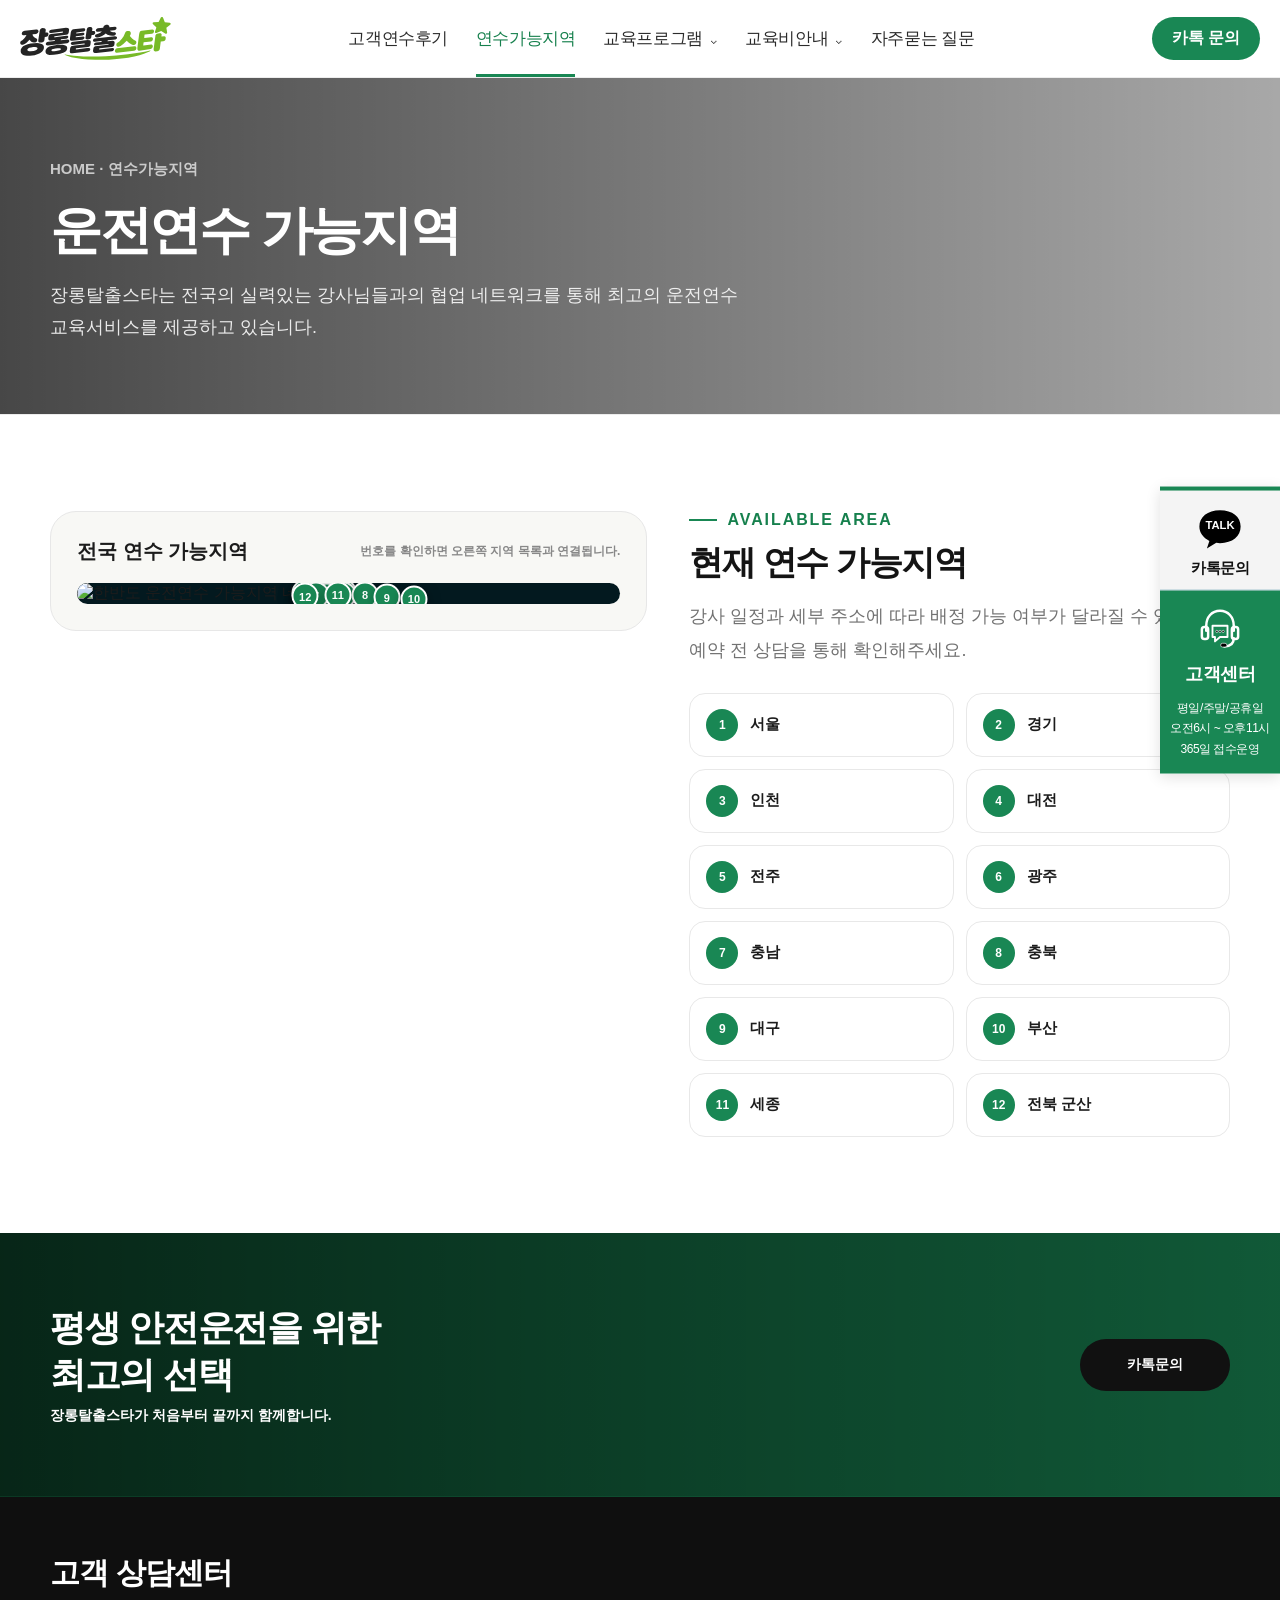
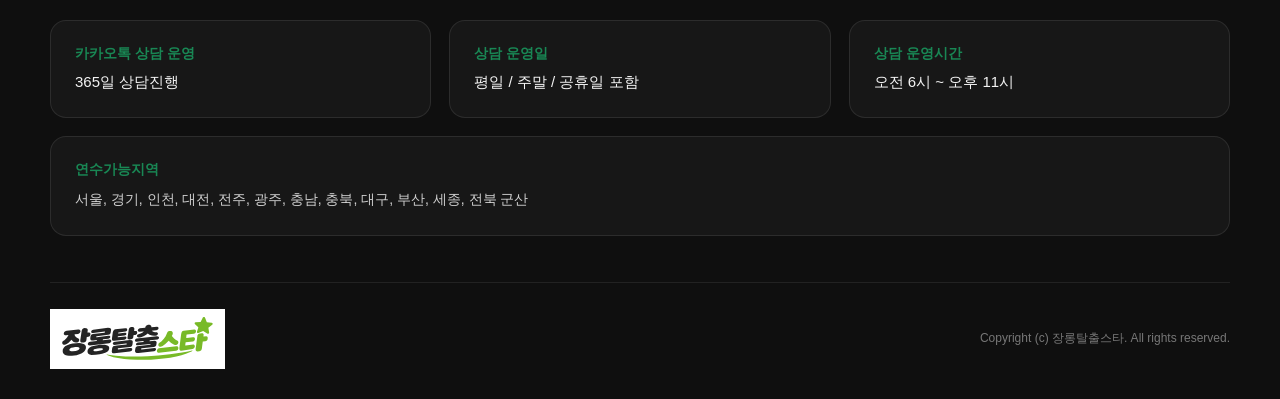
==== commit c2e58236: "Force refreshed consistent logo and contact styles" ====
--- a/areas.html
+++ b/areas.html
@@ -1,6 +1,6 @@
 <!DOCTYPE html>
 
-<html lang="ko"><head><meta charset="utf-8"/><meta content="width=device-width,initial-scale=1.0" name="viewport"/><meta content="방문운전연수, 도로주행, 운전연수, 초보운전, 도로운전" name="description"/><title>운전연수 가능지역 | 장롱탈출스타</title><link href="style.css" rel="stylesheet"/></head><body><header id="gd-header"><div class="gd-header-inner"><a class="gd-logo" href="index.html"><img alt="장롱탈출스타" class="gd-logo-img" src="images/logo-star.svg"/></a><nav class="gd-nav"><div class="gd-nav-item"><a class="gd-nav-link" href="reviews.html">고객연수후기</a></div><div class="gd-nav-item"><a class="gd-nav-link active" href="areas.html">연수가능지역</a></div><div class="gd-nav-item"><a class="gd-nav-link" href="program.html">교육프로그램 <span>⌄</span></a><div class="gd-dropdown"><a href="program-3day.html">3일반</a><a href="program-4day.html">4일반</a><a href="program-weekend.html">주말반</a><a href="program-supplement.html">보완반</a></div></div><div class="gd-nav-item"><a class="gd-nav-link" href="price.html">교육비안내 <span>⌄</span></a><div class="gd-dropdown"><a href="price-own.html">자차</a><a href="price-school.html">학원차</a><a href="price-mix.html">자차 + 학원차</a></div></div><div class="gd-nav-item"><a class="gd-nav-link" href="faq.html">자주묻는 질문</a></div></nav><a class="gd-header-cta" href="https://open.kakao.com/o/sKCo1fQi" rel="noopener noreferrer" target="_blank">카톡 문의</a><button class="gd-mobile-btn" type="button"><span></span><span></span><span></span></button></div></header><div class="gd-mobile-panel"><a href="reviews.html">고객연수후기</a><a href="areas.html">연수가능지역</a><div class="gd-mobile-label">교육프로그램</div><div class="gd-mobile-sub"><a href="program.html">전체보기</a><a href="program-3day.html">3일반</a><a href="program-4day.html">4일반</a><a href="program-weekend.html">주말반</a><a href="program-supplement.html">보완반</a></div><div class="gd-mobile-label">교육비안내</div><div class="gd-mobile-sub"><a href="price.html">전체보기</a><a href="price-own.html">자차</a><a href="price-school.html">학원차</a><a href="price-mix.html">자차 + 학원차</a></div><a href="faq.html">자주묻는 질문</a></div><section class="gd-page-hero gd-page-hero-image gd-page-hero-area"><div class="gd-inner"><div class="gd-breadcrumb">HOME · 연수가능지역</div><h1>운전연수 가능지역</h1><p>장롱탈출스타는 전국의 실력있는 강사님들과의 협업 네트워크를 통해 최고의 운전연수 교육서비스를 제공하고 있습니다.</p></div></section><main><section class="gd-section"><div class="gd-inner"><div class="gd-area-layout"><div class="gd-map-card"><div class="gd-map-title"><strong>전국 연수 가능지역</strong><span>번호를 확인하면 오른쪽 지역 목록과 연결됩니다.</span></div><div class="gd-map-visual"><img alt="한반도 운전연수 가능지역 네트워크 지도" class="gd-korea-map-image" src="images/area-network.jpg"/><span class="gd-map-pin" data-label="서울" style="left:46%;top:49%!important;" title="서울">1</span><span class="gd-map-pin" data-label="경기" style="left:49%;top:46%!important;" title="경기">2</span><span class="gd-map-pin" data-label="인천" style="left:42%;top:50%!important;" title="인천">3</span><span class="gd-map-pin" data-label="대전" style="left:49%;top:60%!important;" title="대전">4</span><span class="gd-map-pin" data-label="전주" style="left:46%;top:66%!important;" title="전주">5</span><span class="gd-map-pin" data-label="광주" style="left:43%;top:76%!important;" title="광주">6</span><span class="gd-map-pin" data-label="충남" style="left:44%;top:60%!important;" title="충남">7</span><span class="gd-map-pin" data-label="충북" style="left:53%;top:57%!important;" title="충북">8</span><span class="gd-map-pin" data-label="대구" style="left:57%;top:69%!important;" title="대구">9</span><span class="gd-map-pin" data-label="부산" style="left:62%;top:77%!important;" title="부산">10</span><span class="gd-map-pin" data-label="세종" style="left:48%;top:57%!important;" title="세종">11</span><span class="gd-map-pin" data-label="군산" style="left:42%;top:66%!important;" title="군산">12</span></div></div><div><div class="gd-kicker">AVAILABLE AREA</div><h2 class="gd-title" style="font-size:34px!important">현재 연수 가능지역</h2><p class="gd-desc">강사 일정과 세부 주소에 따라 배정 가능 여부가 달라질 수 있으므로 예약 전 상담을 통해 확인해주세요.</p><div style="height:26px"></div><div class="gd-area-list"><div class="gd-area-item"><span class="gd-area-num">1</span><strong>서울</strong></div><div class="gd-area-item"><span class="gd-area-num">2</span><strong>경기</strong></div><div class="gd-area-item"><span class="gd-area-num">3</span><strong>인천</strong></div><div class="gd-area-item"><span class="gd-area-num">4</span><strong>대전</strong></div><div class="gd-area-item"><span class="gd-area-num">5</span><strong>전주</strong></div><div class="gd-area-item"><span class="gd-area-num">6</span><strong>광주</strong></div><div class="gd-area-item"><span class="gd-area-num">7</span><strong>충남</strong></div><div class="gd-area-item"><span class="gd-area-num">8</span><strong>충북</strong></div><div class="gd-area-item"><span class="gd-area-num">9</span><strong>대구</strong></div><div class="gd-area-item"><span class="gd-area-num">10</span><strong>부산</strong></div><div class="gd-area-item"><span class="gd-area-num">11</span><strong>세종</strong></div><div class="gd-area-item"><span class="gd-area-num">12</span><strong>전북 군산</strong></div></div></div></div></div></section></main><section id="gd-cta"><div class="gd-inner gd-cta-layout"><div><h2>평생 안전운전을 위한<br>최고의 선택</h2><p>장롱탈출스타가 처음부터 끝까지 함께합니다.</p></div><div class="gd-cta-buttons"><a class="gd-btn gd-btn-dark" href="https://open.kakao.com/o/sKCo1fQi" rel="noopener noreferrer" target="_blank">카톡문의</a></div></div></section><footer id="gd-footer"><div class="gd-inner"><div class="gd-footer-contact"><div class="gd-footer-contact-title">고객 상담센터</div><div class="gd-footer-contact-grid"><div class="gd-footer-contact-item"><strong>카카오톡 상담 운영</strong><span>365일 상담진행</span></div><div class="gd-footer-contact-item"><strong>상담 운영일</strong><span>평일 / 주말 / 공휴일 포함</span></div><div class="gd-footer-contact-item"><strong>상담 운영시간</strong><span>오전 6시 ~ 오후 11시</span></div><div class="gd-footer-contact-item gd-footer-contact-area"><strong>연수가능지역</strong><span>서울, 경기, 인천, 대전, 전주, 광주, 충남, 충북, 대구, 부산, 세종, 전북 군산</span></div></div></div><div class="gd-footer-bottom"><div class="gd-footer-brand"><img alt="장롱탈출스타" class="gd-footer-logo-img" src="images/logo-star.svg"/></div><div class="gd-footer-copy">Copyright (c) 장롱탈출스타. All rights reserved.</div></div></div></footer><div id="muv-side-floating">
+<html lang="ko"><head><meta charset="utf-8"/><meta content="width=device-width,initial-scale=1.0" name="viewport"/><meta content="방문운전연수, 도로주행, 운전연수, 초보운전, 도로운전" name="description"/><title>운전연수 가능지역 | 장롱탈출스타</title><link href="style.css?v=20261110c" rel="stylesheet"/></head><body><header id="gd-header"><div class="gd-header-inner"><a class="gd-logo" href="index.html"><img alt="장롱탈출스타" class="gd-logo-img" src="images/logo-star.svg"/></a><nav class="gd-nav"><div class="gd-nav-item"><a class="gd-nav-link" href="reviews.html">고객연수후기</a></div><div class="gd-nav-item"><a class="gd-nav-link active" href="areas.html">연수가능지역</a></div><div class="gd-nav-item"><a class="gd-nav-link" href="program.html">교육프로그램 <span>⌄</span></a><div class="gd-dropdown"><a href="program-3day.html">3일반</a><a href="program-4day.html">4일반</a><a href="program-weekend.html">주말반</a><a href="program-supplement.html">보완반</a></div></div><div class="gd-nav-item"><a class="gd-nav-link" href="price.html">교육비안내 <span>⌄</span></a><div class="gd-dropdown"><a href="price-own.html">자차</a><a href="price-school.html">학원차</a><a href="price-mix.html">자차 + 학원차</a></div></div><div class="gd-nav-item"><a class="gd-nav-link" href="faq.html">자주묻는 질문</a></div></nav><a class="gd-header-cta" href="https://open.kakao.com/o/sKCo1fQi" rel="noopener noreferrer" target="_blank">카톡 문의</a><button class="gd-mobile-btn" type="button"><span></span><span></span><span></span></button></div></header><div class="gd-mobile-panel"><a href="reviews.html">고객연수후기</a><a href="areas.html">연수가능지역</a><div class="gd-mobile-label">교육프로그램</div><div class="gd-mobile-sub"><a href="program.html">전체보기</a><a href="program-3day.html">3일반</a><a href="program-4day.html">4일반</a><a href="program-weekend.html">주말반</a><a href="program-supplement.html">보완반</a></div><div class="gd-mobile-label">교육비안내</div><div class="gd-mobile-sub"><a href="price.html">전체보기</a><a href="price-own.html">자차</a><a href="price-school.html">학원차</a><a href="price-mix.html">자차 + 학원차</a></div><a href="faq.html">자주묻는 질문</a></div><section class="gd-page-hero gd-page-hero-image gd-page-hero-area"><div class="gd-inner"><div class="gd-breadcrumb">HOME · 연수가능지역</div><h1>운전연수 가능지역</h1><p>장롱탈출스타는 전국의 실력있는 강사님들과의 협업 네트워크를 통해 최고의 운전연수 교육서비스를 제공하고 있습니다.</p></div></section><main><section class="gd-section"><div class="gd-inner"><div class="gd-area-layout"><div class="gd-map-card"><div class="gd-map-title"><strong>전국 연수 가능지역</strong><span>번호를 확인하면 오른쪽 지역 목록과 연결됩니다.</span></div><div class="gd-map-visual"><img alt="한반도 운전연수 가능지역 네트워크 지도" class="gd-korea-map-image" src="images/area-network.jpg"/><span class="gd-map-pin" data-label="서울" style="left:46%;top:49%!important;" title="서울">1</span><span class="gd-map-pin" data-label="경기" style="left:49%;top:46%!important;" title="경기">2</span><span class="gd-map-pin" data-label="인천" style="left:42%;top:50%!important;" title="인천">3</span><span class="gd-map-pin" data-label="대전" style="left:49%;top:60%!important;" title="대전">4</span><span class="gd-map-pin" data-label="전주" style="left:46%;top:66%!important;" title="전주">5</span><span class="gd-map-pin" data-label="광주" style="left:43%;top:76%!important;" title="광주">6</span><span class="gd-map-pin" data-label="충남" style="left:44%;top:60%!important;" title="충남">7</span><span class="gd-map-pin" data-label="충북" style="left:53%;top:57%!important;" title="충북">8</span><span class="gd-map-pin" data-label="대구" style="left:57%;top:69%!important;" title="대구">9</span><span class="gd-map-pin" data-label="부산" style="left:62%;top:77%!important;" title="부산">10</span><span class="gd-map-pin" data-label="세종" style="left:48%;top:57%!important;" title="세종">11</span><span class="gd-map-pin" data-label="군산" style="left:42%;top:66%!important;" title="군산">12</span></div></div><div><div class="gd-kicker">AVAILABLE AREA</div><h2 class="gd-title" style="font-size:34px!important">현재 연수 가능지역</h2><p class="gd-desc">강사 일정과 세부 주소에 따라 배정 가능 여부가 달라질 수 있으므로 예약 전 상담을 통해 확인해주세요.</p><div style="height:26px"></div><div class="gd-area-list"><div class="gd-area-item"><span class="gd-area-num">1</span><strong>서울</strong></div><div class="gd-area-item"><span class="gd-area-num">2</span><strong>경기</strong></div><div class="gd-area-item"><span class="gd-area-num">3</span><strong>인천</strong></div><div class="gd-area-item"><span class="gd-area-num">4</span><strong>대전</strong></div><div class="gd-area-item"><span class="gd-area-num">5</span><strong>전주</strong></div><div class="gd-area-item"><span class="gd-area-num">6</span><strong>광주</strong></div><div class="gd-area-item"><span class="gd-area-num">7</span><strong>충남</strong></div><div class="gd-area-item"><span class="gd-area-num">8</span><strong>충북</strong></div><div class="gd-area-item"><span class="gd-area-num">9</span><strong>대구</strong></div><div class="gd-area-item"><span class="gd-area-num">10</span><strong>부산</strong></div><div class="gd-area-item"><span class="gd-area-num">11</span><strong>세종</strong></div><div class="gd-area-item"><span class="gd-area-num">12</span><strong>전북 군산</strong></div></div></div></div></div></section></main><section id="gd-cta"><div class="gd-inner gd-cta-layout"><div><h2>평생 안전운전을 위한<br>최고의 선택</h2><p>장롱탈출스타가 처음부터 끝까지 함께합니다.</p></div><div class="gd-cta-buttons"><a class="gd-btn gd-btn-dark" href="https://open.kakao.com/o/sKCo1fQi" rel="noopener noreferrer" target="_blank">카톡문의</a></div></div></section><footer id="gd-footer"><div class="gd-inner"><div class="gd-footer-contact"><div class="gd-footer-contact-title">고객 상담센터</div><div class="gd-footer-contact-grid"><div class="gd-footer-contact-item"><strong>카카오톡 상담 운영</strong><span>365일 상담진행</span></div><div class="gd-footer-contact-item"><strong>상담 운영일</strong><span>평일 / 주말 / 공휴일 포함</span></div><div class="gd-footer-contact-item"><strong>상담 운영시간</strong><span>오전 6시 ~ 오후 11시</span></div><div class="gd-footer-contact-item gd-footer-contact-area"><strong>연수가능지역</strong><span>서울, 경기, 인천, 대전, 전주, 광주, 충남, 충북, 대구, 부산, 세종, 전북 군산</span></div></div></div><div class="gd-footer-bottom"><div class="gd-footer-brand"><img alt="장롱탈출스타" class="gd-footer-logo-img" src="images/logo-star.svg"/></div><div class="gd-footer-copy">Copyright (c) 장롱탈출스타. All rights reserved.</div></div></div></footer><div id="muv-side-floating">
 <a class="muv-side-item muv-side-kakao" href="https://open.kakao.com/o/sKCo1fQi" rel="noopener noreferrer" target="_blank">
 <div class="muv-side-icon">
 <svg aria-hidden="true" viewbox="0 0 80 65">
--- a/style.css
+++ b/style.css
@@ -806,3 +806,33 @@
 @media(max-width:1080px) and (min-width:821px){.gd-nav-link{font-size:15px!important}}
 @media(max-width:820px){.gd-mobile-panel>a{font-size:18px!important}.gd-mobile-label{font-size:15px!important}.gd-mobile-sub a{font-size:16px!important}.gd-stat span{font-size:15px!important}.gd-page-hero p,.gd-desc{font-size:16px!important}.gd-kicker{font-size:15px!important}}
 @media(max-width:600px){.gd-breadcrumb,.gd-page-hero .gd-breadcrumb{font-size:14px!important}#gd-home-hero .gd-home-slide-kicker{font-size:13px!important}#gd-home-hero .gd-home-slide-benefit strong{font-size:13px!important}#gd-home-hero .gd-home-slide-benefit span{font-size:12px!important}#gd-home-hero .gd-home-slide-desc{font-size:15px!important}.gd-main-service-copy p{font-size:18px!important}.gd-faq-title{font-size:16px!important}.gd-stats-box .gd-stat span{font-size:14px!important}#gd-home-hero .gd-home-slide-benefits-4{gap:4px 6px!important;max-width:280px!important;justify-content:center!important}#gd-home-hero .gd-home-slide-benefits-4 .gd-home-slide-icon{margin-bottom:3px!important}.gd-review-grid{margin-top:48px!important}.gd-program-help{font-size:15px!important;margin-top:24px!important}}
+
+
+#gd-header .gd-logo-img{height:54px!important;max-width:270px!important;width:auto!important;object-fit:contain!important}
+#gd-footer .gd-footer-logo-img{display:block!important;height:44px!important;max-width:240px!important;width:auto!important;object-fit:contain!important;background:#fff!important;padding:8px 12px!important;border-radius:8px!important;box-sizing:content-box!important}
+.gd-header-cta,.gd-btn-yellow,#gd-home-hero .gd-home-slide-button,.gd-subnav a.active,.gd-page-hero-image .gd-subnav a.active,.gd-area-num,.gd-map-pin{color:#fff!important}
+.gd-header-cta,.gd-btn-yellow,#gd-home-hero .gd-home-slide-button,.gd-subnav a.active,.gd-page-hero-image .gd-subnav a.active,.gd-area-num,.gd-map-pin{background:#198754!important}
+.gd-subnav a.active,.gd-page-hero-image .gd-subnav a.active{border-color:#198754!important}
+.gd-link-card:nth-child(3),.gd-link-card:nth-child(3) .num,.gd-link-card:nth-child(3) h3,.gd-link-card:nth-child(3) p,.gd-link-card:nth-child(3) .arr{color:#fff!important}
+#muv-side-floating .muv-side-cs,#muv-side-floating .muv-side-cs .muv-side-title,#muv-side-floating .muv-side-cs .muv-side-hours{color:#fff!important}
+#muv-side-floating .muv-side-cs svg{filter:invert(1)!important}
+.gd-price-card:nth-child(3){color:#171717!important}
+.gd-price-card:nth-child(3) h2,.gd-price-card:nth-child(3) .gd-price-row,.gd-price-card:nth-child(3) .gd-price-row strong{color:#171717!important}
+@media(max-width:820px){#gd-header .gd-logo-img{height:44px!important;max-width:215px!important}}
+@media(max-width:600px){#gd-header .gd-logo-img{height:38px!important;max-width:195px!important}#gd-footer .gd-footer-logo-img{height:38px!important;max-width:210px!important}}
+
+
+#gd-header a.gd-header-cta,#gd-header a.gd-header-cta:link,#gd-header a.gd-header-cta:visited,#gd-header a.gd-header-cta:hover{background-color:#198754!important;color:#ffffff!important;-webkit-text-fill-color:#ffffff!important;font-weight:800!important}
+#muv-side-floating .muv-side-item.muv-side-cs{background:#198754!important;color:#ffffff!important}
+#muv-side-floating .muv-side-item.muv-side-cs .muv-side-title,#muv-side-floating .muv-side-item.muv-side-cs .muv-side-cs-title,#muv-side-floating .muv-side-item.muv-side-cs .muv-side-hours,#muv-side-floating .muv-side-item.muv-side-cs span,#muv-side-floating .muv-side-item.muv-side-cs strong,#muv-side-floating .muv-side-item.muv-side-cs p{color:#ffffff!important;-webkit-text-fill-color:#ffffff!important}
+#muv-side-floating .muv-side-item.muv-side-cs .muv-side-icon svg path,#muv-side-floating .muv-side-item.muv-side-cs .muv-side-icon svg rect,#muv-side-floating .muv-side-item.muv-side-cs .muv-side-icon svg circle{stroke:#ffffff!important}
+#muv-side-floating .muv-side-item.muv-side-cs .muv-side-icon svg{filter:none!important;color:#ffffff!important}
+#gd-cta .gd-cta-brand,#gd-cta .gd-cta-layout h2,#gd-cta .gd-cta-layout p{color:#ffffff!important;-webkit-text-fill-color:#ffffff!important}
+.gd-btn-yellow,.gd-header-cta,.gd-subnav a.active{color:#ffffff!important;-webkit-text-fill-color:#ffffff!important}
+
+
+#gd-header .gd-logo,#gd-footer .gd-footer-brand{display:flex!important;align-items:center!important;background:#ffffff!important;border-radius:0!important}
+#gd-header .gd-logo-img,#gd-footer .gd-footer-logo-img{display:block!important;width:auto!important;height:44px!important;max-width:245px!important;object-fit:contain!important;object-position:left center!important;background:transparent!important;padding:0!important;border:0!important;border-radius:0!important;box-shadow:none!important;box-sizing:border-box!important;filter:none!important}
+#gd-footer .gd-footer-brand{padding:8px 12px!important}
+@media(max-width:820px){#gd-header .gd-logo-img,#gd-footer .gd-footer-logo-img{height:38px!important;max-width:210px!important}}
+@media(max-width:600px){#gd-header .gd-logo-img,#gd-footer .gd-footer-logo-img{height:34px!important;max-width:190px!important}}
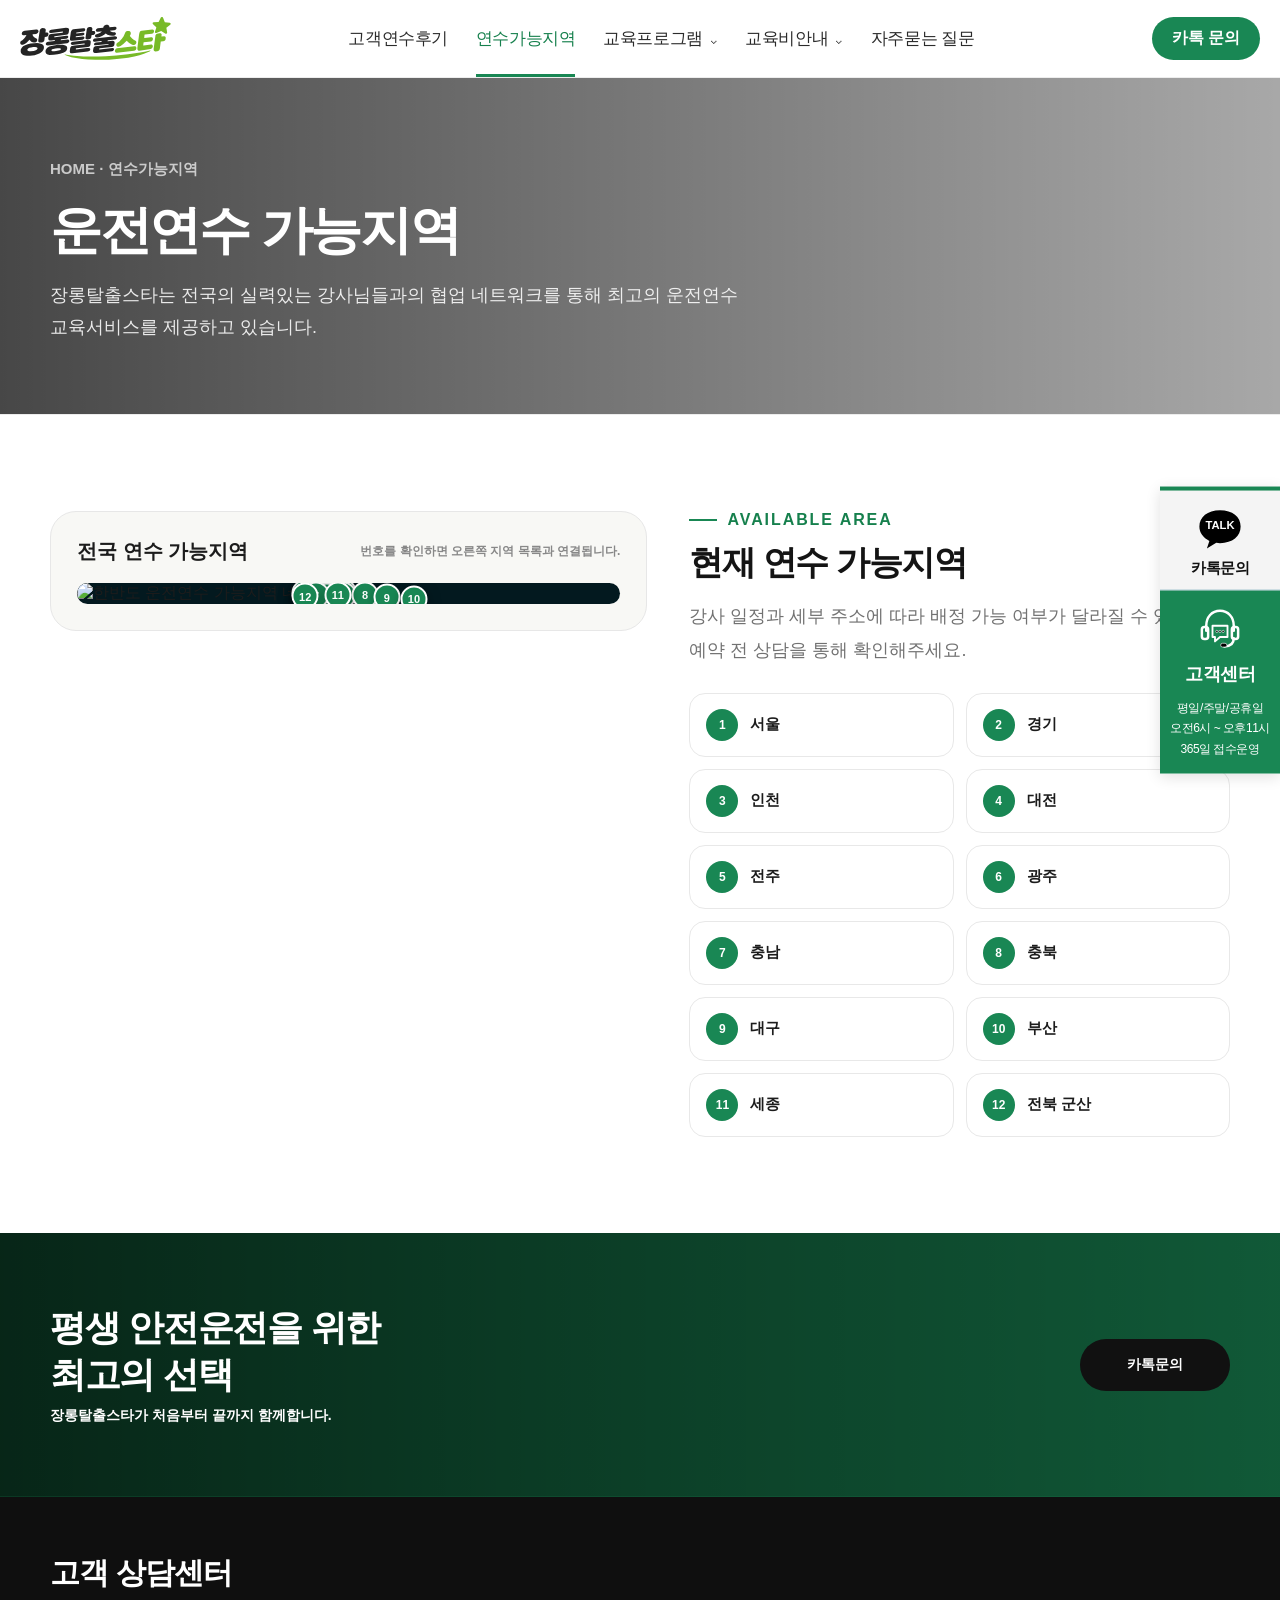
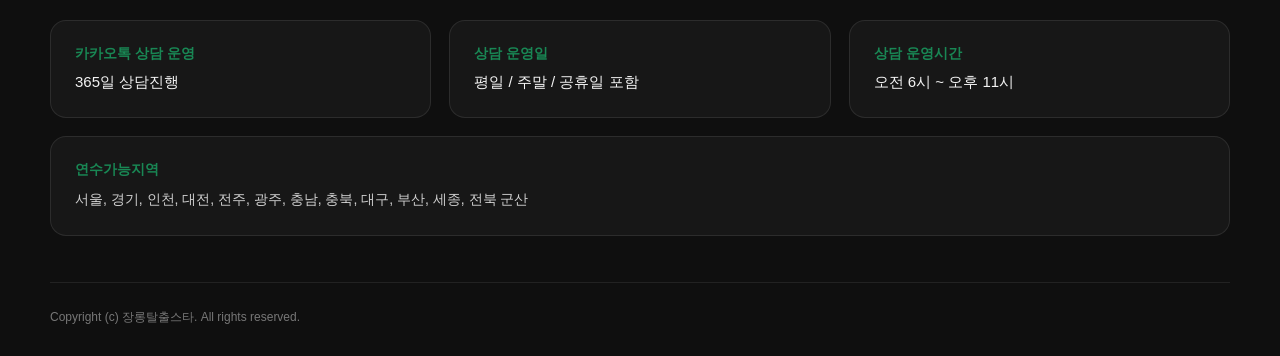
==== commit 83f7019a: "Restore identical customer center footer and remove footer logo" ====
--- a/areas.html
+++ b/areas.html
@@ -1,6 +1,6 @@
 <!DOCTYPE html>
 
-<html lang="ko"><head><meta charset="utf-8"/><meta content="width=device-width,initial-scale=1.0" name="viewport"/><meta content="방문운전연수, 도로주행, 운전연수, 초보운전, 도로운전" name="description"/><title>운전연수 가능지역 | 장롱탈출스타</title><link href="style.css?v=20261110c" rel="stylesheet"/></head><body><header id="gd-header"><div class="gd-header-inner"><a class="gd-logo" href="index.html"><img alt="장롱탈출스타" class="gd-logo-img" src="images/logo-star.svg"/></a><nav class="gd-nav"><div class="gd-nav-item"><a class="gd-nav-link" href="reviews.html">고객연수후기</a></div><div class="gd-nav-item"><a class="gd-nav-link active" href="areas.html">연수가능지역</a></div><div class="gd-nav-item"><a class="gd-nav-link" href="program.html">교육프로그램 <span>⌄</span></a><div class="gd-dropdown"><a href="program-3day.html">3일반</a><a href="program-4day.html">4일반</a><a href="program-weekend.html">주말반</a><a href="program-supplement.html">보완반</a></div></div><div class="gd-nav-item"><a class="gd-nav-link" href="price.html">교육비안내 <span>⌄</span></a><div class="gd-dropdown"><a href="price-own.html">자차</a><a href="price-school.html">학원차</a><a href="price-mix.html">자차 + 학원차</a></div></div><div class="gd-nav-item"><a class="gd-nav-link" href="faq.html">자주묻는 질문</a></div></nav><a class="gd-header-cta" href="https://open.kakao.com/o/sKCo1fQi" rel="noopener noreferrer" target="_blank">카톡 문의</a><button class="gd-mobile-btn" type="button"><span></span><span></span><span></span></button></div></header><div class="gd-mobile-panel"><a href="reviews.html">고객연수후기</a><a href="areas.html">연수가능지역</a><div class="gd-mobile-label">교육프로그램</div><div class="gd-mobile-sub"><a href="program.html">전체보기</a><a href="program-3day.html">3일반</a><a href="program-4day.html">4일반</a><a href="program-weekend.html">주말반</a><a href="program-supplement.html">보완반</a></div><div class="gd-mobile-label">교육비안내</div><div class="gd-mobile-sub"><a href="price.html">전체보기</a><a href="price-own.html">자차</a><a href="price-school.html">학원차</a><a href="price-mix.html">자차 + 학원차</a></div><a href="faq.html">자주묻는 질문</a></div><section class="gd-page-hero gd-page-hero-image gd-page-hero-area"><div class="gd-inner"><div class="gd-breadcrumb">HOME · 연수가능지역</div><h1>운전연수 가능지역</h1><p>장롱탈출스타는 전국의 실력있는 강사님들과의 협업 네트워크를 통해 최고의 운전연수 교육서비스를 제공하고 있습니다.</p></div></section><main><section class="gd-section"><div class="gd-inner"><div class="gd-area-layout"><div class="gd-map-card"><div class="gd-map-title"><strong>전국 연수 가능지역</strong><span>번호를 확인하면 오른쪽 지역 목록과 연결됩니다.</span></div><div class="gd-map-visual"><img alt="한반도 운전연수 가능지역 네트워크 지도" class="gd-korea-map-image" src="images/area-network.jpg"/><span class="gd-map-pin" data-label="서울" style="left:46%;top:49%!important;" title="서울">1</span><span class="gd-map-pin" data-label="경기" style="left:49%;top:46%!important;" title="경기">2</span><span class="gd-map-pin" data-label="인천" style="left:42%;top:50%!important;" title="인천">3</span><span class="gd-map-pin" data-label="대전" style="left:49%;top:60%!important;" title="대전">4</span><span class="gd-map-pin" data-label="전주" style="left:46%;top:66%!important;" title="전주">5</span><span class="gd-map-pin" data-label="광주" style="left:43%;top:76%!important;" title="광주">6</span><span class="gd-map-pin" data-label="충남" style="left:44%;top:60%!important;" title="충남">7</span><span class="gd-map-pin" data-label="충북" style="left:53%;top:57%!important;" title="충북">8</span><span class="gd-map-pin" data-label="대구" style="left:57%;top:69%!important;" title="대구">9</span><span class="gd-map-pin" data-label="부산" style="left:62%;top:77%!important;" title="부산">10</span><span class="gd-map-pin" data-label="세종" style="left:48%;top:57%!important;" title="세종">11</span><span class="gd-map-pin" data-label="군산" style="left:42%;top:66%!important;" title="군산">12</span></div></div><div><div class="gd-kicker">AVAILABLE AREA</div><h2 class="gd-title" style="font-size:34px!important">현재 연수 가능지역</h2><p class="gd-desc">강사 일정과 세부 주소에 따라 배정 가능 여부가 달라질 수 있으므로 예약 전 상담을 통해 확인해주세요.</p><div style="height:26px"></div><div class="gd-area-list"><div class="gd-area-item"><span class="gd-area-num">1</span><strong>서울</strong></div><div class="gd-area-item"><span class="gd-area-num">2</span><strong>경기</strong></div><div class="gd-area-item"><span class="gd-area-num">3</span><strong>인천</strong></div><div class="gd-area-item"><span class="gd-area-num">4</span><strong>대전</strong></div><div class="gd-area-item"><span class="gd-area-num">5</span><strong>전주</strong></div><div class="gd-area-item"><span class="gd-area-num">6</span><strong>광주</strong></div><div class="gd-area-item"><span class="gd-area-num">7</span><strong>충남</strong></div><div class="gd-area-item"><span class="gd-area-num">8</span><strong>충북</strong></div><div class="gd-area-item"><span class="gd-area-num">9</span><strong>대구</strong></div><div class="gd-area-item"><span class="gd-area-num">10</span><strong>부산</strong></div><div class="gd-area-item"><span class="gd-area-num">11</span><strong>세종</strong></div><div class="gd-area-item"><span class="gd-area-num">12</span><strong>전북 군산</strong></div></div></div></div></div></section></main><section id="gd-cta"><div class="gd-inner gd-cta-layout"><div><h2>평생 안전운전을 위한<br>최고의 선택</h2><p>장롱탈출스타가 처음부터 끝까지 함께합니다.</p></div><div class="gd-cta-buttons"><a class="gd-btn gd-btn-dark" href="https://open.kakao.com/o/sKCo1fQi" rel="noopener noreferrer" target="_blank">카톡문의</a></div></div></section><footer id="gd-footer"><div class="gd-inner"><div class="gd-footer-contact"><div class="gd-footer-contact-title">고객 상담센터</div><div class="gd-footer-contact-grid"><div class="gd-footer-contact-item"><strong>카카오톡 상담 운영</strong><span>365일 상담진행</span></div><div class="gd-footer-contact-item"><strong>상담 운영일</strong><span>평일 / 주말 / 공휴일 포함</span></div><div class="gd-footer-contact-item"><strong>상담 운영시간</strong><span>오전 6시 ~ 오후 11시</span></div><div class="gd-footer-contact-item gd-footer-contact-area"><strong>연수가능지역</strong><span>서울, 경기, 인천, 대전, 전주, 광주, 충남, 충북, 대구, 부산, 세종, 전북 군산</span></div></div></div><div class="gd-footer-bottom"><div class="gd-footer-brand"><img alt="장롱탈출스타" class="gd-footer-logo-img" src="images/logo-star.svg"/></div><div class="gd-footer-copy">Copyright (c) 장롱탈출스타. All rights reserved.</div></div></div></footer><div id="muv-side-floating">
+<html lang="ko"><head><meta charset="utf-8"/><meta content="width=device-width,initial-scale=1.0" name="viewport"/><meta content="방문운전연수, 도로주행, 운전연수, 초보운전, 도로운전" name="description"/><title>운전연수 가능지역 | 장롱탈출스타</title><link href="style.css?v=20261110c" rel="stylesheet"/></head><body><header id="gd-header"><div class="gd-header-inner"><a class="gd-logo" href="index.html"><img alt="장롱탈출스타" class="gd-logo-img" src="images/logo-star.svg"/></a><nav class="gd-nav"><div class="gd-nav-item"><a class="gd-nav-link" href="reviews.html">고객연수후기</a></div><div class="gd-nav-item"><a class="gd-nav-link active" href="areas.html">연수가능지역</a></div><div class="gd-nav-item"><a class="gd-nav-link" href="program.html">교육프로그램 <span>⌄</span></a><div class="gd-dropdown"><a href="program-3day.html">3일반</a><a href="program-4day.html">4일반</a><a href="program-weekend.html">주말반</a><a href="program-supplement.html">보완반</a></div></div><div class="gd-nav-item"><a class="gd-nav-link" href="price.html">교육비안내 <span>⌄</span></a><div class="gd-dropdown"><a href="price-own.html">자차</a><a href="price-school.html">학원차</a><a href="price-mix.html">자차 + 학원차</a></div></div><div class="gd-nav-item"><a class="gd-nav-link" href="faq.html">자주묻는 질문</a></div></nav><a class="gd-header-cta" href="https://open.kakao.com/o/sKCo1fQi" rel="noopener noreferrer" target="_blank">카톡 문의</a><button class="gd-mobile-btn" type="button"><span></span><span></span><span></span></button></div></header><div class="gd-mobile-panel"><a href="reviews.html">고객연수후기</a><a href="areas.html">연수가능지역</a><div class="gd-mobile-label">교육프로그램</div><div class="gd-mobile-sub"><a href="program.html">전체보기</a><a href="program-3day.html">3일반</a><a href="program-4day.html">4일반</a><a href="program-weekend.html">주말반</a><a href="program-supplement.html">보완반</a></div><div class="gd-mobile-label">교육비안내</div><div class="gd-mobile-sub"><a href="price.html">전체보기</a><a href="price-own.html">자차</a><a href="price-school.html">학원차</a><a href="price-mix.html">자차 + 학원차</a></div><a href="faq.html">자주묻는 질문</a></div><section class="gd-page-hero gd-page-hero-image gd-page-hero-area"><div class="gd-inner"><div class="gd-breadcrumb">HOME · 연수가능지역</div><h1>운전연수 가능지역</h1><p>장롱탈출스타는 전국의 실력있는 강사님들과의 협업 네트워크를 통해 최고의 운전연수 교육서비스를 제공하고 있습니다.</p></div></section><main><section class="gd-section"><div class="gd-inner"><div class="gd-area-layout"><div class="gd-map-card"><div class="gd-map-title"><strong>전국 연수 가능지역</strong><span>번호를 확인하면 오른쪽 지역 목록과 연결됩니다.</span></div><div class="gd-map-visual"><img alt="한반도 운전연수 가능지역 네트워크 지도" class="gd-korea-map-image" src="images/area-network.jpg"/><span class="gd-map-pin" data-label="서울" style="left:46%;top:49%!important;" title="서울">1</span><span class="gd-map-pin" data-label="경기" style="left:49%;top:46%!important;" title="경기">2</span><span class="gd-map-pin" data-label="인천" style="left:42%;top:50%!important;" title="인천">3</span><span class="gd-map-pin" data-label="대전" style="left:49%;top:60%!important;" title="대전">4</span><span class="gd-map-pin" data-label="전주" style="left:46%;top:66%!important;" title="전주">5</span><span class="gd-map-pin" data-label="광주" style="left:43%;top:76%!important;" title="광주">6</span><span class="gd-map-pin" data-label="충남" style="left:44%;top:60%!important;" title="충남">7</span><span class="gd-map-pin" data-label="충북" style="left:53%;top:57%!important;" title="충북">8</span><span class="gd-map-pin" data-label="대구" style="left:57%;top:69%!important;" title="대구">9</span><span class="gd-map-pin" data-label="부산" style="left:62%;top:77%!important;" title="부산">10</span><span class="gd-map-pin" data-label="세종" style="left:48%;top:57%!important;" title="세종">11</span><span class="gd-map-pin" data-label="군산" style="left:42%;top:66%!important;" title="군산">12</span></div></div><div><div class="gd-kicker">AVAILABLE AREA</div><h2 class="gd-title" style="font-size:34px!important">현재 연수 가능지역</h2><p class="gd-desc">강사 일정과 세부 주소에 따라 배정 가능 여부가 달라질 수 있으므로 예약 전 상담을 통해 확인해주세요.</p><div style="height:26px"></div><div class="gd-area-list"><div class="gd-area-item"><span class="gd-area-num">1</span><strong>서울</strong></div><div class="gd-area-item"><span class="gd-area-num">2</span><strong>경기</strong></div><div class="gd-area-item"><span class="gd-area-num">3</span><strong>인천</strong></div><div class="gd-area-item"><span class="gd-area-num">4</span><strong>대전</strong></div><div class="gd-area-item"><span class="gd-area-num">5</span><strong>전주</strong></div><div class="gd-area-item"><span class="gd-area-num">6</span><strong>광주</strong></div><div class="gd-area-item"><span class="gd-area-num">7</span><strong>충남</strong></div><div class="gd-area-item"><span class="gd-area-num">8</span><strong>충북</strong></div><div class="gd-area-item"><span class="gd-area-num">9</span><strong>대구</strong></div><div class="gd-area-item"><span class="gd-area-num">10</span><strong>부산</strong></div><div class="gd-area-item"><span class="gd-area-num">11</span><strong>세종</strong></div><div class="gd-area-item"><span class="gd-area-num">12</span><strong>전북 군산</strong></div></div></div></div></div></section></main><section id="gd-cta"><div class="gd-inner gd-cta-layout"><div><h2>평생 안전운전을 위한<br>최고의 선택</h2><p>장롱탈출스타가 처음부터 끝까지 함께합니다.</p></div><div class="gd-cta-buttons"><a class="gd-btn gd-btn-dark" href="https://open.kakao.com/o/sKCo1fQi" rel="noopener noreferrer" target="_blank">카톡문의</a></div></div></section><footer id="gd-footer"><div class="gd-inner"><div class="gd-footer-contact"><div class="gd-footer-contact-title">고객 상담센터</div><div class="gd-footer-contact-grid"><div class="gd-footer-contact-item"><strong>카카오톡 상담 운영</strong><span>365일 상담진행</span></div><div class="gd-footer-contact-item"><strong>상담 운영일</strong><span>평일 / 주말 / 공휴일 포함</span></div><div class="gd-footer-contact-item"><strong>상담 운영시간</strong><span>오전 6시 ~ 오후 11시</span></div><div class="gd-footer-contact-item gd-footer-contact-area"><strong>연수가능지역</strong><span>서울, 경기, 인천, 대전, 전주, 광주, 충남, 충북, 대구, 부산, 세종, 전북 군산</span></div></div></div><div class="gd-footer-bottom"><div class="gd-footer-copy">Copyright (c) 장롱탈출스타. All rights reserved.</div></div></div></footer><div id="muv-side-floating">
 <a class="muv-side-item muv-side-kakao" href="https://open.kakao.com/o/sKCo1fQi" rel="noopener noreferrer" target="_blank">
 <div class="muv-side-icon">
 <svg aria-hidden="true" viewbox="0 0 80 65">
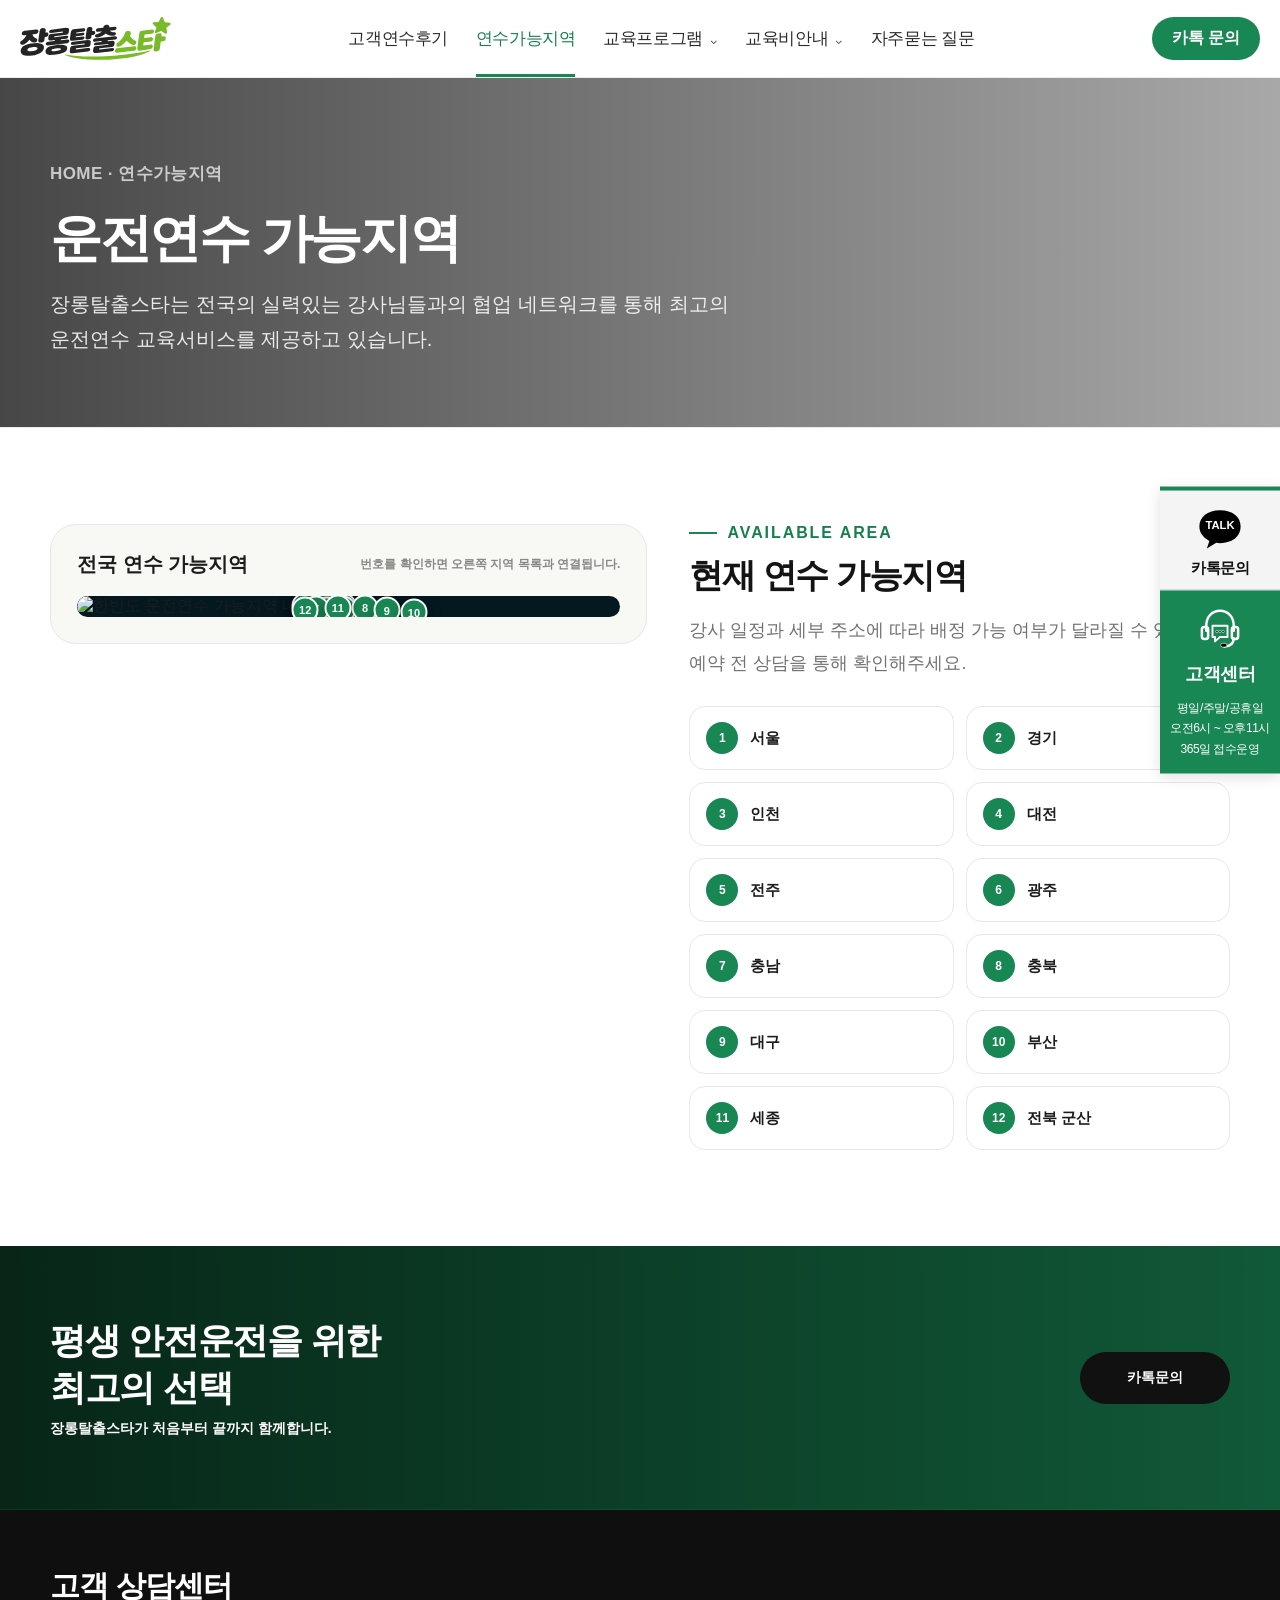
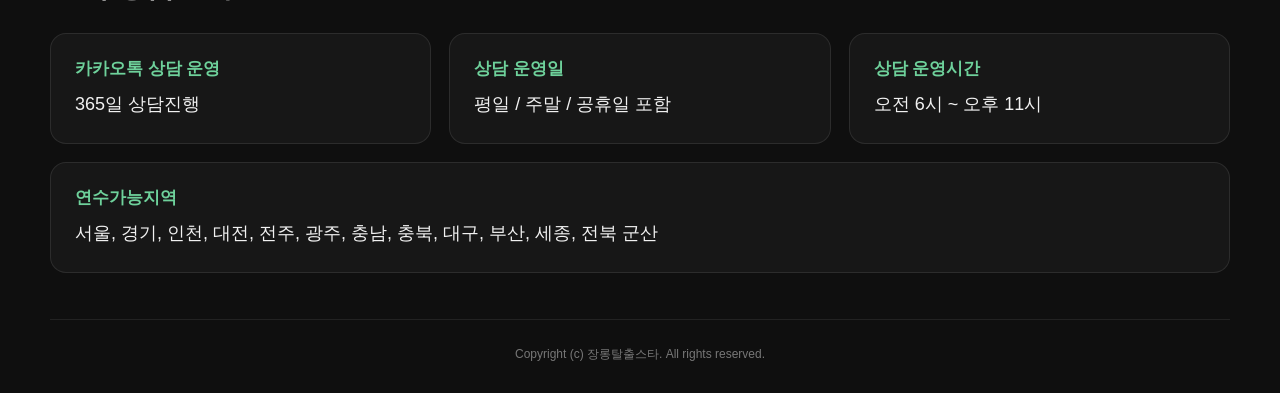
==== commit 5431d3e0: "Refresh site styles on areas.html" ====
--- a/areas.html
+++ b/areas.html
@@ -1,6 +1,6 @@
 <!DOCTYPE html>
 
-<html lang="ko"><head><meta charset="utf-8"/><meta content="width=device-width,initial-scale=1.0" name="viewport"/><meta content="방문운전연수, 도로주행, 운전연수, 초보운전, 도로운전" name="description"/><title>운전연수 가능지역 | 장롱탈출스타</title><link href="style.css?v=20261110c" rel="stylesheet"/></head><body><header id="gd-header"><div class="gd-header-inner"><a class="gd-logo" href="index.html"><img alt="장롱탈출스타" class="gd-logo-img" src="images/logo-star.svg"/></a><nav class="gd-nav"><div class="gd-nav-item"><a class="gd-nav-link" href="reviews.html">고객연수후기</a></div><div class="gd-nav-item"><a class="gd-nav-link active" href="areas.html">연수가능지역</a></div><div class="gd-nav-item"><a class="gd-nav-link" href="program.html">교육프로그램 <span>⌄</span></a><div class="gd-dropdown"><a href="program-3day.html">3일반</a><a href="program-4day.html">4일반</a><a href="program-weekend.html">주말반</a><a href="program-supplement.html">보완반</a></div></div><div class="gd-nav-item"><a class="gd-nav-link" href="price.html">교육비안내 <span>⌄</span></a><div class="gd-dropdown"><a href="price-own.html">자차</a><a href="price-school.html">학원차</a><a href="price-mix.html">자차 + 학원차</a></div></div><div class="gd-nav-item"><a class="gd-nav-link" href="faq.html">자주묻는 질문</a></div></nav><a class="gd-header-cta" href="https://open.kakao.com/o/sKCo1fQi" rel="noopener noreferrer" target="_blank">카톡 문의</a><button class="gd-mobile-btn" type="button"><span></span><span></span><span></span></button></div></header><div class="gd-mobile-panel"><a href="reviews.html">고객연수후기</a><a href="areas.html">연수가능지역</a><div class="gd-mobile-label">교육프로그램</div><div class="gd-mobile-sub"><a href="program.html">전체보기</a><a href="program-3day.html">3일반</a><a href="program-4day.html">4일반</a><a href="program-weekend.html">주말반</a><a href="program-supplement.html">보완반</a></div><div class="gd-mobile-label">교육비안내</div><div class="gd-mobile-sub"><a href="price.html">전체보기</a><a href="price-own.html">자차</a><a href="price-school.html">학원차</a><a href="price-mix.html">자차 + 학원차</a></div><a href="faq.html">자주묻는 질문</a></div><section class="gd-page-hero gd-page-hero-image gd-page-hero-area"><div class="gd-inner"><div class="gd-breadcrumb">HOME · 연수가능지역</div><h1>운전연수 가능지역</h1><p>장롱탈출스타는 전국의 실력있는 강사님들과의 협업 네트워크를 통해 최고의 운전연수 교육서비스를 제공하고 있습니다.</p></div></section><main><section class="gd-section"><div class="gd-inner"><div class="gd-area-layout"><div class="gd-map-card"><div class="gd-map-title"><strong>전국 연수 가능지역</strong><span>번호를 확인하면 오른쪽 지역 목록과 연결됩니다.</span></div><div class="gd-map-visual"><img alt="한반도 운전연수 가능지역 네트워크 지도" class="gd-korea-map-image" src="images/area-network.jpg"/><span class="gd-map-pin" data-label="서울" style="left:46%;top:49%!important;" title="서울">1</span><span class="gd-map-pin" data-label="경기" style="left:49%;top:46%!important;" title="경기">2</span><span class="gd-map-pin" data-label="인천" style="left:42%;top:50%!important;" title="인천">3</span><span class="gd-map-pin" data-label="대전" style="left:49%;top:60%!important;" title="대전">4</span><span class="gd-map-pin" data-label="전주" style="left:46%;top:66%!important;" title="전주">5</span><span class="gd-map-pin" data-label="광주" style="left:43%;top:76%!important;" title="광주">6</span><span class="gd-map-pin" data-label="충남" style="left:44%;top:60%!important;" title="충남">7</span><span class="gd-map-pin" data-label="충북" style="left:53%;top:57%!important;" title="충북">8</span><span class="gd-map-pin" data-label="대구" style="left:57%;top:69%!important;" title="대구">9</span><span class="gd-map-pin" data-label="부산" style="left:62%;top:77%!important;" title="부산">10</span><span class="gd-map-pin" data-label="세종" style="left:48%;top:57%!important;" title="세종">11</span><span class="gd-map-pin" data-label="군산" style="left:42%;top:66%!important;" title="군산">12</span></div></div><div><div class="gd-kicker">AVAILABLE AREA</div><h2 class="gd-title" style="font-size:34px!important">현재 연수 가능지역</h2><p class="gd-desc">강사 일정과 세부 주소에 따라 배정 가능 여부가 달라질 수 있으므로 예약 전 상담을 통해 확인해주세요.</p><div style="height:26px"></div><div class="gd-area-list"><div class="gd-area-item"><span class="gd-area-num">1</span><strong>서울</strong></div><div class="gd-area-item"><span class="gd-area-num">2</span><strong>경기</strong></div><div class="gd-area-item"><span class="gd-area-num">3</span><strong>인천</strong></div><div class="gd-area-item"><span class="gd-area-num">4</span><strong>대전</strong></div><div class="gd-area-item"><span class="gd-area-num">5</span><strong>전주</strong></div><div class="gd-area-item"><span class="gd-area-num">6</span><strong>광주</strong></div><div class="gd-area-item"><span class="gd-area-num">7</span><strong>충남</strong></div><div class="gd-area-item"><span class="gd-area-num">8</span><strong>충북</strong></div><div class="gd-area-item"><span class="gd-area-num">9</span><strong>대구</strong></div><div class="gd-area-item"><span class="gd-area-num">10</span><strong>부산</strong></div><div class="gd-area-item"><span class="gd-area-num">11</span><strong>세종</strong></div><div class="gd-area-item"><span class="gd-area-num">12</span><strong>전북 군산</strong></div></div></div></div></div></section></main><section id="gd-cta"><div class="gd-inner gd-cta-layout"><div><h2>평생 안전운전을 위한<br>최고의 선택</h2><p>장롱탈출스타가 처음부터 끝까지 함께합니다.</p></div><div class="gd-cta-buttons"><a class="gd-btn gd-btn-dark" href="https://open.kakao.com/o/sKCo1fQi" rel="noopener noreferrer" target="_blank">카톡문의</a></div></div></section><footer id="gd-footer"><div class="gd-inner"><div class="gd-footer-contact"><div class="gd-footer-contact-title">고객 상담센터</div><div class="gd-footer-contact-grid"><div class="gd-footer-contact-item"><strong>카카오톡 상담 운영</strong><span>365일 상담진행</span></div><div class="gd-footer-contact-item"><strong>상담 운영일</strong><span>평일 / 주말 / 공휴일 포함</span></div><div class="gd-footer-contact-item"><strong>상담 운영시간</strong><span>오전 6시 ~ 오후 11시</span></div><div class="gd-footer-contact-item gd-footer-contact-area"><strong>연수가능지역</strong><span>서울, 경기, 인천, 대전, 전주, 광주, 충남, 충북, 대구, 부산, 세종, 전북 군산</span></div></div></div><div class="gd-footer-bottom"><div class="gd-footer-copy">Copyright (c) 장롱탈출스타. All rights reserved.</div></div></div></footer><div id="muv-side-floating">
+<html lang="ko"><head><meta charset="utf-8"/><meta content="width=device-width,initial-scale=1.0" name="viewport"/><meta content="방문운전연수, 도로주행, 운전연수, 초보운전, 도로운전" name="description"/><title>운전연수 가능지역 | 장롱탈출스타</title><link href="style.css?v=20261119-board-v2" rel="stylesheet"/></head><body><header id="gd-header"><div class="gd-header-inner"><a class="gd-logo" href="index.html"><img alt="장롱탈출스타" class="gd-logo-img" src="images/logo-star.svg"/></a><nav class="gd-nav"><div class="gd-nav-item"><a class="gd-nav-link" href="reviews.html">고객연수후기</a></div><div class="gd-nav-item"><a class="gd-nav-link active" href="areas.html">연수가능지역</a></div><div class="gd-nav-item"><a class="gd-nav-link" href="program.html">교육프로그램 <span>⌄</span></a><div class="gd-dropdown"><a href="program-3day.html">3일반</a><a href="program-4day.html">4일반</a><a href="program-weekend.html">주말반</a><a href="program-supplement.html">보완반</a></div></div><div class="gd-nav-item"><a class="gd-nav-link" href="price.html">교육비안내 <span>⌄</span></a><div class="gd-dropdown"><a href="price-own.html">자차</a><a href="price-school.html">학원차</a><a href="price-mix.html">자차 + 학원차</a></div></div><div class="gd-nav-item"><a class="gd-nav-link" href="faq.html">자주묻는 질문</a></div></nav><a class="gd-header-cta" href="https://open.kakao.com/o/sKCo1fQi" rel="noopener noreferrer" target="_blank">카톡 문의</a><button class="gd-mobile-btn" type="button"><span></span><span></span><span></span></button></div></header><div class="gd-mobile-panel"><a href="reviews.html">고객연수후기</a><a href="areas.html">연수가능지역</a><div class="gd-mobile-label">교육프로그램</div><div class="gd-mobile-sub"><a href="program.html">전체보기</a><a href="program-3day.html">3일반</a><a href="program-4day.html">4일반</a><a href="program-weekend.html">주말반</a><a href="program-supplement.html">보완반</a></div><div class="gd-mobile-label">교육비안내</div><div class="gd-mobile-sub"><a href="price.html">전체보기</a><a href="price-own.html">자차</a><a href="price-school.html">학원차</a><a href="price-mix.html">자차 + 학원차</a></div><a href="faq.html">자주묻는 질문</a></div><section class="gd-page-hero gd-page-hero-image gd-page-hero-area"><div class="gd-inner"><div class="gd-breadcrumb">HOME · 연수가능지역</div><h1>운전연수 가능지역</h1><p>장롱탈출스타는 전국의 실력있는 강사님들과의 협업 네트워크를 통해 최고의 운전연수 교육서비스를 제공하고 있습니다.</p></div></section><main><section class="gd-section"><div class="gd-inner"><div class="gd-area-layout"><div class="gd-map-card"><div class="gd-map-title"><strong>전국 연수 가능지역</strong><span>번호를 확인하면 오른쪽 지역 목록과 연결됩니다.</span></div><div class="gd-map-visual"><img alt="한반도 운전연수 가능지역 네트워크 지도" class="gd-korea-map-image" src="images/area-network.jpg"/><span class="gd-map-pin" data-label="서울" style="left:46%;top:49%!important;" title="서울">1</span><span class="gd-map-pin" data-label="경기" style="left:49%;top:46%!important;" title="경기">2</span><span class="gd-map-pin" data-label="인천" style="left:42%;top:50%!important;" title="인천">3</span><span class="gd-map-pin" data-label="대전" style="left:49%;top:60%!important;" title="대전">4</span><span class="gd-map-pin" data-label="전주" style="left:46%;top:66%!important;" title="전주">5</span><span class="gd-map-pin" data-label="광주" style="left:43%;top:76%!important;" title="광주">6</span><span class="gd-map-pin" data-label="충남" style="left:44%;top:60%!important;" title="충남">7</span><span class="gd-map-pin" data-label="충북" style="left:53%;top:57%!important;" title="충북">8</span><span class="gd-map-pin" data-label="대구" style="left:57%;top:69%!important;" title="대구">9</span><span class="gd-map-pin" data-label="부산" style="left:62%;top:77%!important;" title="부산">10</span><span class="gd-map-pin" data-label="세종" style="left:48%;top:57%!important;" title="세종">11</span><span class="gd-map-pin" data-label="군산" style="left:42%;top:66%!important;" title="군산">12</span></div></div><div><div class="gd-kicker">AVAILABLE AREA</div><h2 class="gd-title" style="font-size:34px!important">현재 연수 가능지역</h2><p class="gd-desc">강사 일정과 세부 주소에 따라 배정 가능 여부가 달라질 수 있으므로 예약 전 상담을 통해 확인해주세요.</p><div style="height:26px"></div><div class="gd-area-list"><div class="gd-area-item"><span class="gd-area-num">1</span><strong>서울</strong></div><div class="gd-area-item"><span class="gd-area-num">2</span><strong>경기</strong></div><div class="gd-area-item"><span class="gd-area-num">3</span><strong>인천</strong></div><div class="gd-area-item"><span class="gd-area-num">4</span><strong>대전</strong></div><div class="gd-area-item"><span class="gd-area-num">5</span><strong>전주</strong></div><div class="gd-area-item"><span class="gd-area-num">6</span><strong>광주</strong></div><div class="gd-area-item"><span class="gd-area-num">7</span><strong>충남</strong></div><div class="gd-area-item"><span class="gd-area-num">8</span><strong>충북</strong></div><div class="gd-area-item"><span class="gd-area-num">9</span><strong>대구</strong></div><div class="gd-area-item"><span class="gd-area-num">10</span><strong>부산</strong></div><div class="gd-area-item"><span class="gd-area-num">11</span><strong>세종</strong></div><div class="gd-area-item"><span class="gd-area-num">12</span><strong>전북 군산</strong></div></div></div></div></div></section></main><section id="gd-cta"><div class="gd-inner gd-cta-layout"><div><h2>평생 안전운전을 위한<br>최고의 선택</h2><p>장롱탈출스타가 처음부터 끝까지 함께합니다.</p></div><div class="gd-cta-buttons"><a class="gd-btn gd-btn-dark" href="https://open.kakao.com/o/sKCo1fQi" rel="noopener noreferrer" target="_blank">카톡문의</a></div></div></section><footer id="gd-footer"><div class="gd-inner"><div class="gd-footer-contact"><div class="gd-footer-contact-title">고객 상담센터</div><div class="gd-footer-contact-grid"><div class="gd-footer-contact-item"><strong>카카오톡 상담 운영</strong><span>365일 상담진행</span></div><div class="gd-footer-contact-item"><strong>상담 운영일</strong><span>평일 / 주말 / 공휴일 포함</span></div><div class="gd-footer-contact-item"><strong>상담 운영시간</strong><span>오전 6시 ~ 오후 11시</span></div><div class="gd-footer-contact-item gd-footer-contact-area"><strong>연수가능지역</strong><span>서울, 경기, 인천, 대전, 전주, 광주, 충남, 충북, 대구, 부산, 세종, 전북 군산</span></div></div></div><div class="gd-footer-bottom"><div class="gd-footer-copy">Copyright (c) 장롱탈출스타. All rights reserved.</div></div></div></footer><div id="muv-side-floating">
 <a class="muv-side-item muv-side-kakao" href="https://open.kakao.com/o/sKCo1fQi" rel="noopener noreferrer" target="_blank">
 <div class="muv-side-icon">
 <svg aria-hidden="true" viewbox="0 0 80 65">
--- a/style.css
+++ b/style.css
@@ -836,3 +836,61 @@
 #gd-footer .gd-footer-brand{padding:8px 12px!important}
 @media(max-width:820px){#gd-header .gd-logo-img,#gd-footer .gd-footer-logo-img{height:38px!important;max-width:210px!important}}
 @media(max-width:600px){#gd-header .gd-logo-img,#gd-footer .gd-footer-logo-img{height:34px!important;max-width:190px!important}}
+
+
+#gd-footer .gd-footer-bottom{display:flex!important;justify-content:center!important;align-items:center!important;text-align:center!important}
+#gd-footer .gd-footer-copy{width:100%!important;text-align:center!important}
+#gd-footer .gd-footer-contact-title{color:#ffffff!important;-webkit-text-fill-color:#ffffff!important}
+#gd-footer .gd-footer-contact-item strong{color:#6ed19b!important;-webkit-text-fill-color:#6ed19b!important}
+#gd-footer .gd-footer-contact-item span{color:#f1f1f1!important;-webkit-text-fill-color:#f1f1f1!important}
+@media(max-width:820px){#gd-footer .gd-footer-bottom{align-items:center!important;justify-content:center!important}}
+
+
+#gd-header~.gd-page-hero .gd-breadcrumb,.gd-page-hero .gd-breadcrumb{font-size:17px!important;line-height:1.6!important;letter-spacing:.025em!important;font-weight:700!important}
+.gd-page-hero p,.gd-page-hero-image p{font-size:20px!important;line-height:1.75!important;font-weight:500!important}
+.gd-page-hero .gd-subnav a,.gd-page-hero-image .gd-subnav a{font-size:17px!important;font-weight:700!important}
+.gd-footer-contact-item strong,#gd-footer .gd-footer-contact-item strong{font-size:17px!important;line-height:1.5!important;font-weight:800!important}
+.gd-footer-contact-item span,#gd-footer .gd-footer-contact-item span,#gd-footer .gd-footer-contact-area span{font-size:18px!important;line-height:1.8!important;font-weight:500!important}
+.gd-home-stats .gd-stats-box{background:rgba(35,39,42,.5)!important;box-shadow:0 16px 48px rgba(0,0,0,.16)!important;backdrop-filter:blur(12px)!important;-webkit-backdrop-filter:blur(12px)!important}
+.gd-home-stats .gd-stats-box .gd-stat,.gd-home-stats .gd-stats-box .gd-stat strong,.gd-home-stats .gd-stats-box .gd-stat span{color:#fff!important;-webkit-text-fill-color:#fff!important}
+.gd-home-stats .gd-stats-box .gd-stat{border-color:rgba(255,255,255,.2)!important}
+@media(max-width:820px){.gd-page-hero .gd-breadcrumb{font-size:15px!important}.gd-page-hero p,.gd-page-hero-image p{font-size:17px!important}.gd-page-hero .gd-subnav a,.gd-page-hero-image .gd-subnav a{font-size:16px!important}.gd-footer-contact-item strong,#gd-footer .gd-footer-contact-item strong{font-size:16px!important}.gd-footer-contact-item span,#gd-footer .gd-footer-contact-item span,#gd-footer .gd-footer-contact-area span{font-size:16px!important}}
+
+
+#gd-review-board-page .gd-review-board-section{padding-top:95px!important;padding-bottom:105px!important;background:#f7f9f7!important}
+.gd-review-board-heading{display:flex!important;justify-content:space-between!important;align-items:end!important;gap:24px!important;margin-bottom:42px!important}
+.gd-review-board-heading .gd-title{margin:10px 0 12px!important}
+.gd-review-board-heading p{font-size:16px!important;color:#6a716e!important;line-height:1.8!important}
+.gd-review-board-count{display:flex!important;flex-direction:column!important;text-align:right!important;gap:1px!important;flex:none!important}
+.gd-review-board-count strong{font-family:inherit!important;font-size:56px!important;font-weight:900!important;line-height:1!important;color:#198754!important}
+.gd-review-board-count span{font-size:10px!important;letter-spacing:.13em!important;color:#89918c!important;font-weight:700!important}
+.gd-review-board-toolbar{display:flex!important;align-items:center!important;justify-content:space-between!important;gap:20px!important;margin-bottom:14px!important;scroll-margin-top:100px!important}
+.gd-review-board-summary{font-size:14px!important;color:#58625c!important;font-weight:600!important}
+.gd-review-board-summary strong{color:#198754!important;font-weight:900!important}
+.gd-board-status-dot{display:inline-block!important;width:7px!important;height:7px!important;border-radius:50%!important;background:#198754!important;margin-right:8px!important}
+.gd-review-board-search{display:flex!important;align-items:center!important;gap:12px!important;min-width:300px!important;padding:0 16px!important;height:48px!important;border:1px solid #dce3de!important;border-radius:10px!important;background:#fff!important}
+.gd-review-board-search>span{font-size:25px!important;color:#198754!important;line-height:1!important}
+.gd-review-board-search input{outline:none!important;width:100%!important;border:0!important;background:transparent!important;font-family:inherit!important;font-size:14px!important;font-weight:500!important;color:#192b20!important}
+.gd-review-board-table{border-top:2px solid #19261e!important;background:#fff!important}
+.gd-board-row{display:grid!important;grid-template-columns:90px minmax(0,1fr) 110px 125px 88px!important;gap:14px!important;align-items:center!important;padding:0 24px!important;text-align:center!important}
+.gd-board-head{height:57px!important;border-bottom:1px solid #e0e5e1!important;background:#f1f4f2!important;color:#4b5850!important;font-size:13px!important;font-weight:800!important}
+.gd-board-entry{border-bottom:1px solid #e9ecea!important;background:#fff!important}
+.gd-board-item{cursor:pointer!important;min-height:76px!important;transition:background .2s!important;list-style:none!important}
+.gd-board-item::-webkit-details-marker{display:none!important}
+.gd-board-item:hover,.gd-board-entry[open]>.gd-board-item{background:#f4faf6!important}
+.gd-board-number,.gd-board-author,.gd-board-date,.gd-board-views{font-size:14px!important;color:#828c85!important;font-weight:500!important}
+.gd-board-title{display:flex!important;align-items:center!important;justify-content:space-between!important;gap:16px!important;text-align:left!important;min-width:0!important;color:#18241c!important;font-size:16px!important;font-weight:700!important;line-height:1.45!important;letter-spacing:-.02em!important}
+.gd-board-expand{flex:none!important;font-size:23px!important;color:#849289!important;font-weight:400!important;transition:transform .2s!important}
+.gd-board-entry[open] .gd-board-expand{transform:rotate(45deg)!important;color:#198754!important}
+.gd-board-content{background:#f9fbf9!important;border-top:1px solid #e9eeea!important;padding:30px max(24px,7%) 38px!important}
+.gd-board-content h3{font-size:20px!important;color:#17251b!important;line-height:1.5!important;font-weight:800!important;margin:0 0 19px!important}
+.gd-board-content p{font-size:15px!important;line-height:2.05!important;color:#46544b!important;white-space:pre-line!important;overflow-wrap:anywhere!important;margin:0!important}
+.gd-board-empty{text-align:center!important;padding:70px 20px!important;color:#7d8780!important}
+.gd-board-empty[hidden]{display:none!important}
+.gd-board-pagination{display:flex!important;gap:7px!important;justify-content:center!important;margin:36px 0 20px!important}
+.gd-board-pagination button{width:42px!important;height:42px!important;border:1px solid #dce4df!important;border-radius:9px!important;background:#fff!important;color:#48564d!important;font-family:inherit!important;font-size:14px!important;font-weight:700!important;cursor:pointer!important}
+.gd-board-pagination button.active{color:#fff!important;background:#198754!important;border-color:#198754!important}
+.gd-board-pagination button:disabled{opacity:.4!important;cursor:not-allowed!important}
+.gd-review-board-source{margin:24px 0 0!important;padding-top:20px!important;border-top:1px solid #e0e7e1!important;color:#778078!important;font-size:12px!important;line-height:1.8!important}
+@media(max-width:820px){#gd-review-board-page .gd-review-board-section{padding-top:70px!important}.gd-review-board-heading{align-items:center!important}.gd-review-board-count strong{font-size:42px!important}.gd-board-row{grid-template-columns:52px minmax(0,1fr) 90px 100px!important;gap:8px!important;padding:0 12px!important}.gd-board-head>span:last-child,.gd-board-views{display:none!important}.gd-board-item{min-height:72px!important}.gd-board-title{font-size:15px!important}.gd-board-number,.gd-board-author,.gd-board-date{font-size:12px!important}}
+@media(max-width:600px){.gd-review-board-heading{gap:10px!important;margin-bottom:28px!important}.gd-review-board-heading .gd-title{font-size:33px!important}.gd-review-board-heading p{font-size:13px!important}.gd-review-board-count strong{font-size:34px!important}.gd-review-board-count span{font-size:8px!important}.gd-review-board-toolbar{flex-direction:column!important;align-items:stretch!important;gap:13px!important}.gd-review-board-search{min-width:0!important;width:100%!important}.gd-board-row{grid-template-columns:32px minmax(0,1fr) 65px!important;gap:8px!important;padding:0 11px!important}.gd-board-head>span:nth-child(4),.gd-board-date{display:none!important}.gd-board-head{height:46px!important}.gd-board-head>span:nth-child(3){text-align:right!important}.gd-board-author{text-align:right!important}.gd-board-title{font-size:14px!important}.gd-board-number{font-size:11px!important}.gd-board-expand{font-size:18px!important}.gd-board-content{padding:23px 17px 29px!important}.gd-board-content h3{font-size:18px!important}.gd-board-content p{font-size:14px!important}.gd-board-pagination button{width:36px!important;height:36px!important}}
